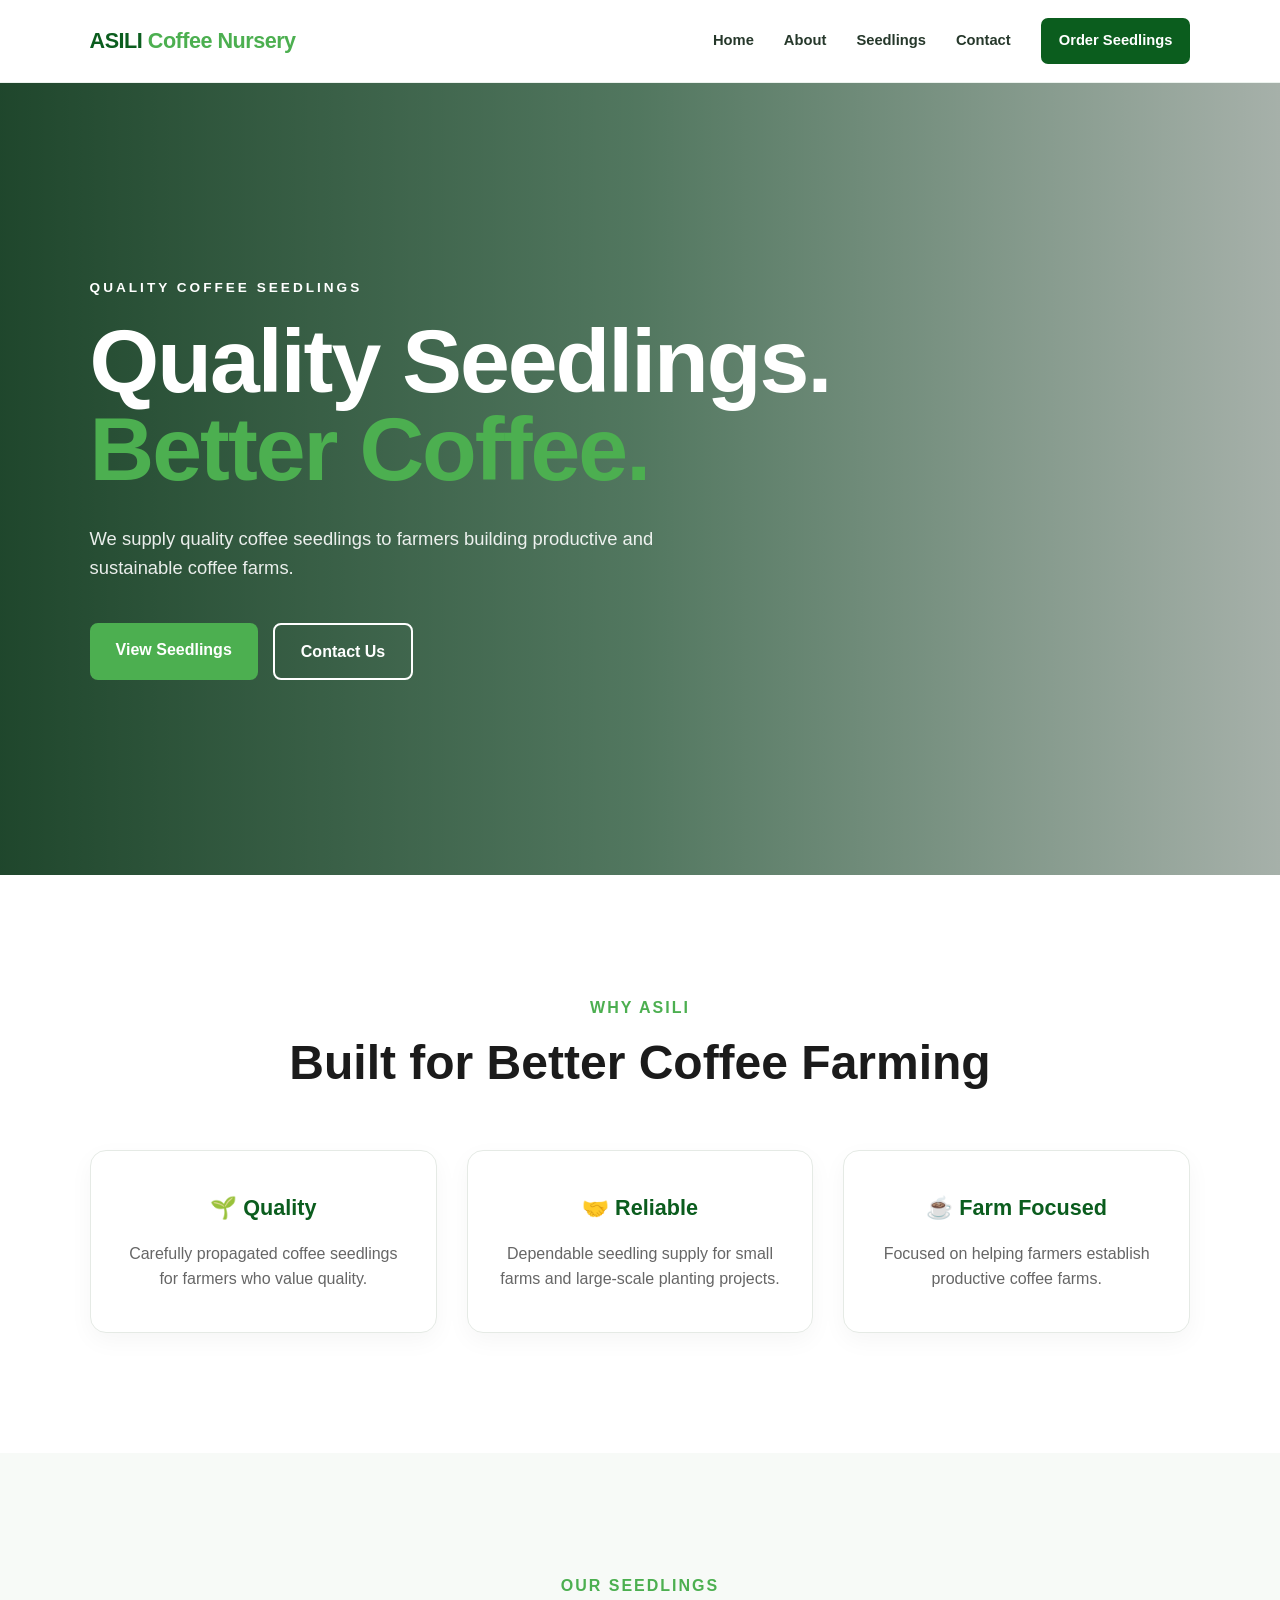
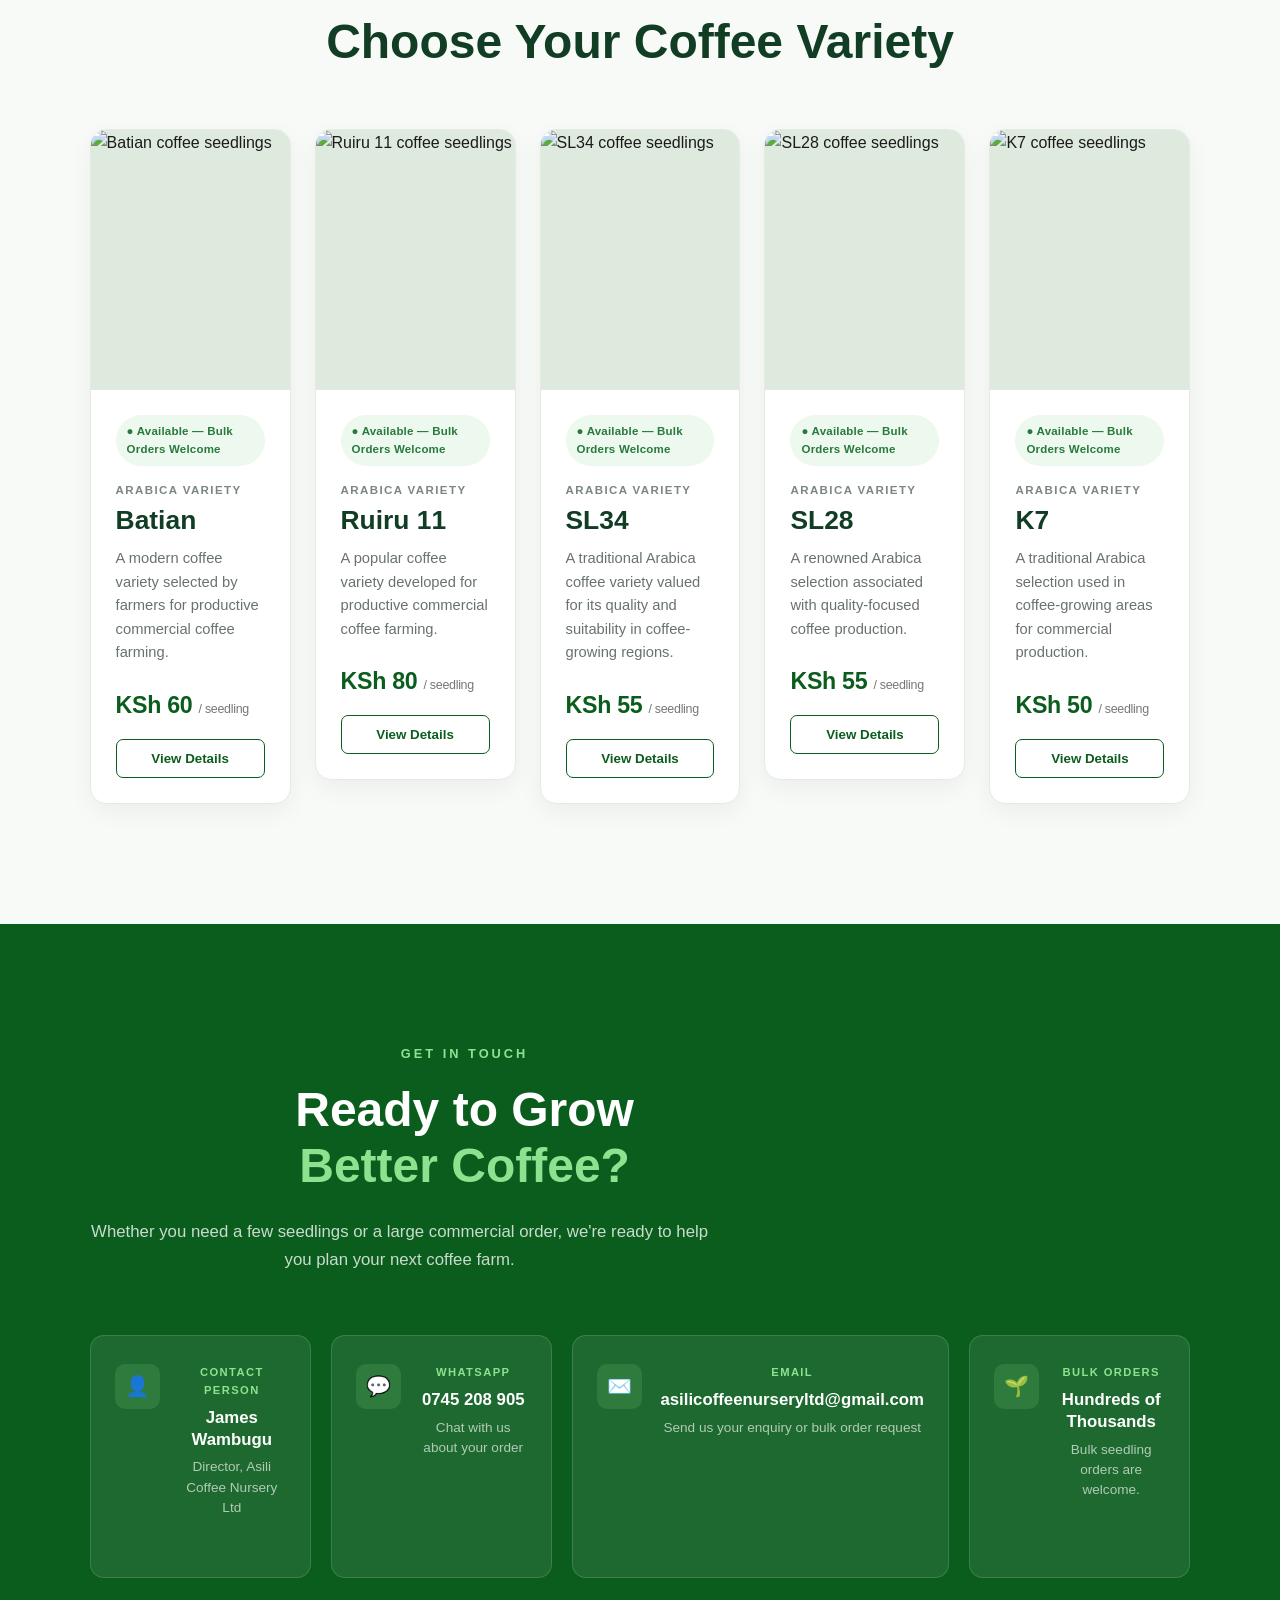
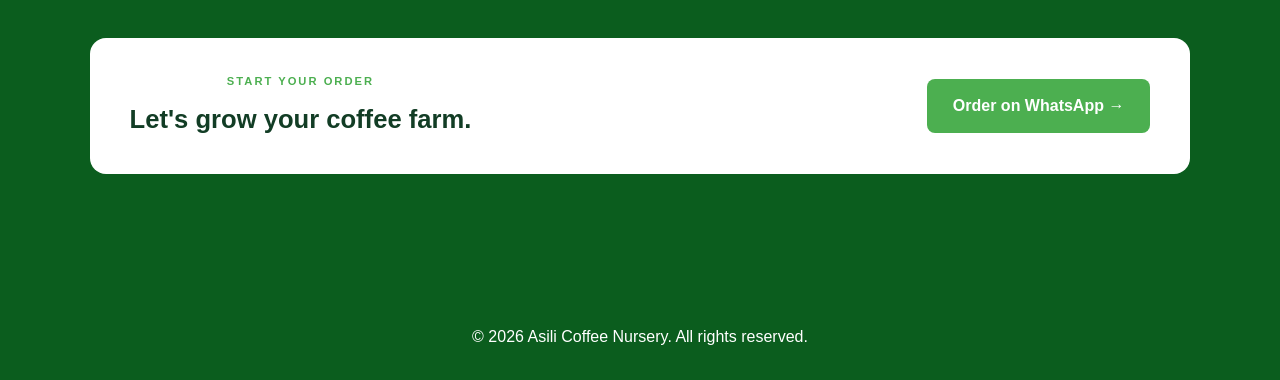
==== index.html @ 29f23409 "Complete responsive navigation and mobile menu" ====
<!DOCTYPE html>
<html lang="en">

<head>
    <meta charset="UTF-8">
    <meta name="viewport" content="width=device-width, initial-scale=1.0">

    <title>Asili Coffee Nursery | Quality Seedlings. Better Coffee.</title>

    <link rel="stylesheet" href="style.css">
</head>

<body>

    <!-- Navigation -->
    <nav class="navbar">

    <a href="#home" class="logo">
        ASILI <span>Coffee Nursery</span>
    </a>

    <div class="nav-links">

        <a href="#home">Home</a>
        <a href="#about">About</a>
        <a href="#products">Seedlings</a>
        <a href="#contact">Contact</a>

        <a href="#products" class="nav-order-btn">
            Order Seedlings
        </a>

    </div>

    <button class="menu-toggle" aria-label="Open navigation menu">
        ☰
    </button>

</nav>


    <!-- Hero Section -->
    <main>

        <section id="home" class="hero">

            <div class="hero-content">

                <p class="eyebrow">QUALITY COFFEE SEEDLINGS</p>

                <h1>
                    Quality Seedlings.<br>
                    <span>Better Coffee.</span>
                </h1>

                <p class="hero-text">
                    We supply quality coffee seedlings to farmers
                    building productive and sustainable coffee farms.
                </p>

                <div class="hero-buttons">
                    <a href="#products" class="btn primary">
                        View Seedlings
                    </a>

                    <a href="#contact" class="btn secondary">
                        Contact Us
                    </a>
                </div>

            </div>

        </section>


        <!-- Why Asili -->
        <section id="about" class="why-asili">

            <p class="eyebrow">WHY ASILI</p>

            <h2>Built for Better Coffee Farming</h2>

            <div class="features">

                <div class="feature">
                    <h3>🌱 Quality</h3>
                    <p>
                        Carefully propagated coffee seedlings
                        for farmers who value quality.
                    </p>
                </div>

                <div class="feature">
                    <h3>🤝 Reliable</h3>
                    <p>
                        Dependable seedling supply for small
                        farms and large-scale planting projects.
                    </p>
                </div>

                <div class="feature">
                    <h3>☕ Farm Focused</h3>
                    <p>
                        Focused on helping farmers establish
                        productive coffee farms.
                    </p>
                </div>

            </div>

        </section>


        <!-- Products -->
        <!-- Products -->
<section id="products" class="products">

    <p class="eyebrow">OUR SEEDLINGS</p>

    <h2>Choose Your Coffee Variety</h2>

    <div class="product-grid">

        <!-- Batian -->
        <article class="product-card">
            <div class="product-image">
                <img src="https://images.unsplash.com/photo-1524350876685-274059d2e891"
                     alt="Batian coffee seedlings">
            </div>

            <div class="product-content">

                <span class="product-status">
                    ● Available — Bulk Orders Welcome
                </span>

                <span class="variety-label">Arabica Variety</span>

                <h3>Batian</h3>

                <p>
                    A modern coffee variety selected by farmers
                    for productive commercial coffee farming.
                </p>

                <div class="product-bottom">
                    <span class="product-price">
                        KSh 60 <small>/ seedling</small>
                    </span>

                    <button class="expand-btn">
                        View Details
                    </button>
                </div>

                <div class="product-details">

    <p>
        Batian is a compact Arabica coffee variety
        developed for commercial coffee production.
        It is well suited to farmers looking to
        establish productive coffee farms.
    </p>

    <label for="quantity-batian">
        Quantity of seedlings
    </label>

    <input
        type="number"
        id="quantity-batian"
        class="quantity-input"
        min="1"
        placeholder="e.g. 1000"
    >

    <div class="order-summary">
    <span>Estimated total</span>
    <strong class="order-total">KSh 0</strong>
</div>

    <button
        class="btn primary order-btn"
        data-variety="Batian"
        data-price="60"
    >
        Order Batian
    </button>

</div>

            </div>
        </article>


        <!-- Ruiru 11 -->
        <article class="product-card">
            <div class="product-image">
                <img src="https://images.unsplash.com/photo-1495474472287-4d71bcdd2085"
                     alt="Ruiru 11 coffee seedlings">
            </div>

            <div class="product-content">

                <span class="product-status">
                    ● Available — Bulk Orders Welcome
                </span>

                <span class="variety-label">Arabica Variety</span>

                <h3>Ruiru 11</h3>

                <p>
                    A popular coffee variety developed for
                    productive commercial coffee farming.
                </p>

                <div class="product-bottom">
                    <span class="product-price">
                        KSh 80 <small>/ seedling</small>
                    </span>

                    <button class="expand-btn">
                        View Details
                    </button>
                </div>

                <div class="product-details">

    <p>
        Ruiru 11 is a widely grown Arabica coffee
        variety known for its suitability in
        commercial coffee production.
    </p>

    <label for="quantity-ruiru">
        Quantity of seedlings
    </label>

    <input
        type="number"
        id="quantity-ruiru"
        class="quantity-input"
        min="1"
        placeholder="e.g. 1000"
    >

    <div class="order-summary">
    <span>Estimated total</span>
    <strong class="order-total">KSh 0</strong>
</div>

    <button
        class="btn primary order-btn"
        data-variety="Ruiru 11"
        data-price="80"
    >
        Order Ruiru 11
    </button>

</div>
            </div>
        </article>


        <!-- SL34 -->
        <article class="product-card">
            <div class="product-image">
                <img src="https://images.unsplash.com/photo-1501339847302-ac426a4a7cbb"
                     alt="SL34 coffee seedlings">
            </div>

            <div class="product-content">

                <span class="product-status">
                    ● Available — Bulk Orders Welcome
                </span>

                <span class="variety-label">Arabica Variety</span>

                <h3>SL34</h3>

                <p>
                    A traditional Arabica coffee variety valued
                    for its quality and suitability in coffee-growing regions.
                </p>

                <div class="product-bottom">
                    <span class="product-price">
                        KSh 55 <small>/ seedling</small>
                    </span>

                    <button class="expand-btn">
                        View Details
                    </button>
                </div>

                <div class="product-details">

    <p>
        SL34 is a traditional Arabica selection
        associated with quality coffee production
        and established coffee-growing areas.
    </p>

    <label for="quantity-sl34">
        Quantity of seedlings
    </label>

    <input
        type="number"
        id="quantity-sl34"
        class="quantity-input"
        min="1"
        placeholder="e.g. 1000"
    >

    <div class="order-summary">
    <span>Estimated total</span>
    <strong class="order-total">KSh 0</strong>
</div>

    <button
        class="btn primary order-btn"
        data-variety="SL34"
        data-price="55"
    >
        Order SL34
    </button>

</div>

            </div>
        </article>


        <!-- SL28 -->
        <article class="product-card">
            <div class="product-image">
                <img src="https://images.unsplash.com/photo-1447933601403-0c6688de566e"
                     alt="SL28 coffee seedlings">
            </div>

            <div class="product-content">

                <span class="product-status">
                    ● Available — Bulk Orders Welcome
                </span>

                <span class="variety-label">Arabica Variety</span>

                <h3>SL28</h3>

                <p>
                    A renowned Arabica selection associated with
                    quality-focused coffee production.
                </p>

                <div class="product-bottom">
                    <span class="product-price">
                        KSh 55 <small>/ seedling</small>
                    </span>

                    <button class="expand-btn">
                        View Details
                    </button>
                </div>

                <div class="product-details">

    <p>
        SL28 is a well-known Arabica selection,
        particularly associated with quality-oriented
        coffee production.
    </p>

    <label for="quantity-sl28">
        Quantity of seedlings
    </label>

    <input
        type="number"
        id="quantity-sl28"
        class="quantity-input"
        min="1"
        placeholder="e.g. 1000"
    >

    <div class="order-summary">
    <span>Estimated total</span>
    <strong class="order-total">KSh 0</strong>
</div>

    <button
        class="btn primary order-btn"
        data-variety="SL28"
        data-price="55"
    >
        Order SL28
    </button>

</div>
            </div>
        </article>


        <!-- K7 -->
        <article class="product-card">
            <div class="product-image">
                <img src="https://images.unsplash.com/photo-1514432324607-a09d9b4aefdd"
                     alt="K7 coffee seedlings">
            </div>

            <div class="product-content">

                <span class="product-status">
                    ● Available — Bulk Orders Welcome
                </span>

                <span class="variety-label">Arabica Variety</span>

                <h3>K7</h3>

                <p>
                    A traditional Arabica selection used in
                    coffee-growing areas for commercial production.
                </p>

                <div class="product-bottom">
                    <span class="product-price">
                        KSh 50 <small>/ seedling</small>
                    </span>

                    <button class="expand-btn">
                        View Details
                    </button>
                </div>

                <div class="product-details">

    <p>
        K7 is a traditional Arabica coffee selection
        used by farmers as part of commercial coffee
        production systems.
    </p>

    <label for="quantity-k7">
        Quantity of seedlings
    </label>

    <input
        type="number"
        id="quantity-k7"
        class="quantity-input"
        min="1"
        placeholder="e.g. 1000"
    >

    <div class="order-summary">
    <span>Estimated total</span>
    <strong class="order-total">KSh 0</strong>
</div>

    <button
        class="btn primary order-btn"
        data-variety="K7"
        data-price="50"
    >
        Order K7
    </button>

</div>

            </div>
        </article>

    </div>

</section>


        <!-- Contact -->
        <section id="contact" class="contact">

    <div class="contact-heading">
        <span class="eyebrow">GET IN TOUCH</span>

        <h2>
            Ready to Grow<br>
            <span>Better Coffee?</span>
        </h2>

        <p>
            Whether you need a few seedlings or a large commercial order,
            we're ready to help you plan your next coffee farm.
        </p>
    </div>

    <div class="contact-grid">

        <!-- Contact Person -->
        <div class="contact-card">
            <div class="contact-icon">👤</div>

            <div>
                <span>CONTACT PERSON</span>
                <h3>James Wambugu</h3>
                <p>Director, Asili Coffee Nursery Ltd</p>
            </div>
        </div>

        <!-- WhatsApp -->
        <a
            href="https://wa.me/254745208905"
            target="_blank"
            class="contact-card contact-link"
        >
            <div class="contact-icon">💬</div>

            <div>
                <span>WHATSAPP</span>
                <h3>0745 208 905</h3>
                <p>Chat with us about your order</p>
            </div>
        </a>

        <!-- Email -->
        <a
            href="mailto:asilicoffeenurseryltd@gmail.com"
            class="contact-card contact-link"
        >
            <div class="contact-icon">✉️</div>

            <div>
                <span>EMAIL</span>
                <h3>asilicoffeenurseryltd@gmail.com</h3>
                <p>Send us your enquiry or bulk order request</p>
            </div>
        </a>

        <!-- Bulk Orders -->
        <div class="contact-card">
            <div class="contact-icon">🌱</div>

            <div>
                <span>BULK ORDERS</span>
                <h3>Hundreds of Thousands</h3>
                <p>Bulk seedling orders are welcome.</p>
            </div>
        </div>

    </div>

    <div class="contact-cta">

        <div>
            <span class="eyebrow">START YOUR ORDER</span>

            <h3>
                Let's grow your coffee farm.
            </h3>
        </div>

        <a
            href="https://wa.me/254745208905?text=Hello%20Asili%20Coffee%20Nursery%2C%20I%20would%20like%20to%20make%20an%20enquiry."
            target="_blank"
            class="btn primary"
        >
            Order on WhatsApp →
        </a>

    </div>

</section>

    </main>


    <!-- Footer -->
    <footer>

        <p>
            © 2026 Asili Coffee Nursery.
            All rights reserved.
        </p>

    </footer>


    <script src="script.js"></script>

</body>

</html>
---- style.css ----
/* =========================
   GENERAL
========================= */
html {
    scroll-behavior: smooth;
}

* {
    margin: 0;
    padding: 0;
    box-sizing: border-box;
}

html {
    scroll-behavior: smooth;
}

body {
    font-family: Arial, sans-serif;
    color: #1b1b1b;
    background: #ffffff;
    line-height: 1.6;
}

a {
    text-decoration: none;
}


/* ================================
   NAVBAR
================================ */

.navbar {
    position: sticky;
    top: 0;
    z-index: 1000;

    width: 100%;

    display: flex;
    align-items: center;
    justify-content: space-between;

    padding: 18px 7%;

    background: rgba(255, 255, 255, 0.96);
    backdrop-filter: blur(12px);

    border-bottom: 1px solid rgba(11, 93, 30, 0.08);

    transition: 0.3s ease;
}

.logo {
    color: #0B5D1E;
    font-size: 1.35rem;
    font-weight: 900;
    letter-spacing: -0.5px;
    text-decoration: none;
}

.logo span {
    color: #4CAF50;
}

.nav-links {
    display: flex;
    align-items: center;
    gap: 30px;
}

.nav-links a {
    position: relative;

    color: #26382b;
    font-size: 0.92rem;
    font-weight: 700;

    text-decoration: none;

    transition: 0.3s ease;
}

.nav-links a:hover {
    color: #0B5D1E;
}

/* Animated underline */

.nav-links a:not(.nav-order-btn)::after {
    content: "";

    position: absolute;
    left: 0;
    bottom: -7px;

    width: 0;
    height: 2px;

    background: #4CAF50;

    transition: width 0.3s ease;
}

.nav-links a:not(.nav-order-btn):hover::after {
    width: 100%;
}

/* ORDER BUTTON */

.nav-order-btn {
    background: #0B5D1E;
    color: white !important;

    padding: 11px 18px;

    border-radius: 7px;

    font-weight: 800 !important;

    transition: 0.3s ease;
}

.nav-order-btn:hover {
    background: #4CAF50;
    transform: translateY(-2px);
}


/* =========================
   HERO
========================= */

.hero {
    min-height: 88vh;

    display: flex;
    align-items: center;

    padding: 100px 7%;

    background:
        linear-gradient(
            90deg,
            rgba(0, 45, 15, 0.88) 0%,
            rgba(0, 55, 20, 0.68) 50%,
            rgba(0, 30, 10, 0.35) 100%
        ),
        url("https://images.unsplash.com/photo-1447933601403-0c6688de566e")
        center/cover;

    position: relative;
}

.hero-content {
    max-width: 780px;
    color: white;
    position: relative;
    z-index: 2;
}

.eyebrow {
    color: #4CAF50;
    font-weight: 800;
    letter-spacing: 2px;
    margin-bottom: 15px;
}

.hero .eyebrow {
    color: #ffffff;
    font-size: 0.85rem;
    letter-spacing: 3px;
    margin-bottom: 20px;
}

.hero h1 {
    font-size: clamp(3.2rem, 7vw, 6.5rem);
    line-height: 0.98;
    letter-spacing: -2px;
    margin-bottom: 30px;
}
.hero h1 span {
    color: #4CAF50;
    display: inline-block;
}

.hero-text {
    font-size: 1.15rem;
    max-width: 620px;
    margin-bottom: 40px;
    color: rgba(255, 255, 255, 0.9);
}


/* =========================
   BUTTONS
========================= */

.hero-buttons {
    display: flex;
    gap: 15px;
    flex-wrap: wrap;
}

.btn {
    display: inline-block;

    padding: 14px 26px;

    border-radius: 8px;

    font-weight: 700;

    transition: 0.3s ease;
}

.primary {
    background: #4CAF50;
    color: white;
}

.primary:hover {
    transform: translateY(-3px);
    box-shadow: 0 10px 25px rgba(0, 0, 0, 0.2);
}

.secondary {
    border: 2px solid white;
    color: white;
}

.secondary:hover {
    background: white;
    color: #0B5D1E;
    transform: translateY(-3px);
}


/* =========================
   WHY ASILI
========================= */

.why-asili {
    padding: 120px 7%;
    text-align: center;
    background: #ffffff;
}

.why-asili h2,
.products h2,
.contact h2 {
    font-size: clamp(2rem, 4vw, 3rem);
    line-height: 1.15;
    margin-bottom: 60px;
}

.features {
    display: grid;

    grid-template-columns:
        repeat(3, 1fr);

    gap: 30px;

    max-width: 1100px;

    margin: auto;
}

.feature {
    padding: 40px 30px;

    border: 1px solid #e5eae5;

    border-radius: 16px;

    background: #ffffff;

    transition: 0.3s ease;

    box-shadow: 0 8px 25px rgba(0, 0, 0, 0.04);
}
.feature:hover {
    transform: translateY(-8px);

    box-shadow: 0 18px 40px rgba(0, 0, 0, 0.08);

    border-color: #4CAF50;
}

.feature h3 {
    margin-bottom: 15px;

    color: #0B5D1E;

    font-size: 1.35rem;
}
.feature p {
    color: #666666;
    max-width: 280px;
    margin: auto;
}


/* =========================
   PRODUCTS
========================= */

.products {
    padding: 120px 7%;
    background: #f7faf7;
    text-align: center;
}

.products > .eyebrow {
    margin-bottom: 15px;
}

.products h2 {
    margin-bottom: 60px;
    color: #123d25;
}


/* PRODUCT GRID */

.product-grid {
    max-width: 1350px;
    margin: auto;

    display: grid;
    grid-template-columns: repeat(5, minmax(0, 1fr));

    gap: 24px;

    align-items: start;
}


/* PRODUCT CARD */

.product-card {
    position: relative;

    background: #ffffff;

    border-radius: 16px;

    overflow: hidden;

    border: 1px solid #e3ebe3;

    box-shadow: 0 8px 25px rgba(0, 0, 0, 0.05);

    text-align: left;

    transition:
        transform 0.35s ease,
        box-shadow 0.35s ease,
        border-color 0.35s ease;

    cursor: pointer;
}


/* CARD HOVER */

.product-card:hover {
    transform: translateY(-10px);

    box-shadow:
        0 20px 45px rgba(0, 0, 0, 0.10);

    border-color: #4CAF50;
}


/* PRODUCT IMAGE */

.product-image {
    width: 100%;
    height: 260px;

    overflow: hidden;

    background: #dfeadf;
}

.product-image img {
    width: 100%;
    height: 100%;

    object-fit: cover;

    display: block;

    transition:
        transform 0.6s ease,
        filter 0.6s ease;
}

.product-card:hover .product-image img {
    transform: scale(1.06);

    filter: saturate(1.08);
}


/* PRODUCT CONTENT */

.product-content {
    padding: 25px;
}


/* AVAILABILITY */

.product-status {
    display: inline-block;

    font-size: 0.72rem;

    font-weight: 700;

    color: #287a3d;

    background: #edf8ee;

    padding: 7px 11px;

    border-radius: 50px;

    margin-bottom: 15px;

    letter-spacing: 0.2px;
}


/* PRODUCT NAME */

.product-card h3 {
    color: #123d25;

    font-size: 1.65rem;

    line-height: 1.1;

    margin-bottom: 12px;
}


/* PRODUCT DESCRIPTION */

.product-card > .product-content > p {
    color: #68736b;

    font-size: 0.92rem;

    line-height: 1.6;

    margin-bottom: 22px;
}


/* PRICE + BUTTON ROW */

.product-bottom {
    display: flex;

    flex-direction: column;

    gap: 15px;
}


/* PRICE */

.product-price {
    color: #0B5D1E;

    font-size: 1.45rem;

    font-weight: 800;

    letter-spacing: -0.3px;
}

.product-price small {
    font-size: 0.78rem;

    color: #777;

    font-weight: 500;
}


/* VIEW DETAILS BUTTON */

.expand-btn {
    width: 100%;

    padding: 11px 15px;

    border: 1px solid #0B5D1E;

    border-radius: 7px;

    background: white;

    color: #0B5D1E;

    font-weight: 700;

    cursor: pointer;

    transition: 0.3s ease;
}

.expand-btn:hover {
    background: #0B5D1E;

    color: white;
}


/* EXPANDED DETAILS */

.product-details {
    max-height: 0;

    overflow: hidden;

    opacity: 0;

    transition:
        max-height 0.45s ease,
        opacity 0.3s ease,
        margin-top 0.3s ease;
}

.product-details p {
    color: #68736b;

    font-size: 0.9rem;

    line-height: 1.65;

    margin-bottom: 20px;
}
/* ORDER FORM */

.product-details label {
    display: block;

    margin-bottom: 7px;

    color: #123d25;

    font-size: 0.85rem;

    font-weight: 700;
}

.quantity-input {
    width: 100%;

    padding: 12px 14px;

    margin-bottom: 15px;

    border: 1px solid #d7e2d7;

    border-radius: 7px;

    background: #f9fbf9;

    color: #123d25;

    font-size: 0.95rem;

    outline: none;

    transition: 0.3s ease;
}

.quantity-input:focus {
    border-color: #4CAF50;

    background: white;

    box-shadow: 0 0 0 3px rgba(76, 175, 80, 0.12);
}

/* ORDER SUMMARY */

.order-summary {
    display: flex;
    justify-content: space-between;
    align-items: center;

    margin-bottom: 15px;
    padding: 12px 14px;

    background: #f1f8f2;

    border-radius: 8px;

    border: 1px solid #dcebdd;
}

.order-summary span {
    font-size: 0.8rem;
    color: #68736b;
}

.order-total {
    color: #0B5D1E;
    font-size: 1rem;
    font-weight: 800;
}

.order-btn {
    width: 100%;

    border: none;

    cursor: pointer;

    text-align: center;
}

.order-btn {
    display: block;

    width: 100%;

    padding: 14px 18px;

    border: none;

    border-radius: 8px;

    background: #0B5D1E;

    color: white;

    font-weight: 800;

    cursor: pointer;

    transition: 0.3s ease;
}

.order-btn:hover {
    background: #4CAF50;

    transform: translateY(-2px);

    box-shadow: 0 8px 20px rgba(0, 0, 0, 0.12);
}


/* ACTIVE / EXPANDED CARD */

.product-card.active {
    transform: translateY(-8px) scale(1.02);

    border-color: #4CAF50;

    box-shadow:
        0 25px 55px rgba(0, 0, 0, 0.12);

    z-index: 5;
}

.product-card.active .product-details {
    max-height: 600px;

    opacity: 1;

    margin-top: 20px;
}


/* ACTIVE BUTTON */

.product-card.active .expand-btn {
    background: #0B5D1E;

    color: white;
}


/* =========================
   PRODUCT MOBILE
========================= */

@media (max-width: 1100px) {

    .product-grid {
        grid-template-columns: repeat(3, 1fr);
    }

}


@media (max-width: 768px) {

    .products {
        padding: 90px 6%;
    }

    .product-grid {
        grid-template-columns: 1fr;
        max-width: 500px;
    }

    .product-image {
        height: 240px;
    }

    .product-card h3 {
        font-size: 1.6rem;
    }

} 


/* =========================
   CONTACT
========================= */

.contact {
    padding: 100px 7%;
    text-align: center;
}

.contact p {
    margin-bottom: 30px;
}


/* =========================
   FOOTER
========================= */

footer {
    padding: 30px;

    text-align: center;

    background: #0B5D1E;

    color: white;
}


/* =========================
   MOBILE
========================= */

@media (max-width: 768px) {
    .hero {
    min-height: 78vh;
    padding: 80px 7%;
}

.hero h1 {
    font-size: clamp(2.8rem, 13vw, 4.5rem);
    letter-spacing: -1px;
}

.hero-text {
    font-size: 1rem;
}

    .navbar {
        flex-direction: column;
        gap: 15px;
    }

    nav {
        gap: 15px;
        flex-wrap: wrap;
        justify-content: center;
    }

    .hero {
        min-height: 70vh;
    }

    .features {
        grid-template-columns: 1fr;
    }

    .product-card {
        flex-direction: column;
        align-items: flex-start;
    }

}

.variety-label {
    display: block;

    margin-bottom: 7px;

    color: #7b877e;

    font-size: 0.72rem;

    font-weight: 700;

    text-transform: uppercase;

    letter-spacing: 1.4px;
}

/* ================================
   CONTACT SECTION
================================ */

.contact {
    padding: 120px 7%;
    background: #0B5D1E;
    color: white;
}

.contact-heading {
    max-width: 750px;
    margin-bottom: 60px;
}

.contact-heading .eyebrow {
    display: block;
    margin-bottom: 18px;
    color: #8ee28f;
    font-size: 0.8rem;
    font-weight: 800;
    letter-spacing: 3px;
}

.contact-heading h2 {
    margin-bottom: 25px;
    color: white;
}

.contact-heading h2 span {
    color: #8ee28f;
}

.contact-heading p {
    max-width: 620px;
    color: rgba(255, 255, 255, 0.78);
    font-size: 1.05rem;
    line-height: 1.7;
}

/* CONTACT CARDS */

.contact-grid {
    max-width: 1350px;
    margin: auto;
    display: grid;
    grid-template-columns: repeat(4, 1fr);
    gap: 20px;
}

.contact-card {
    display: flex;
    align-items: flex-start;
    gap: 18px;
    padding: 28px 24px;
    min-height: 150px;

    background: rgba(255, 255, 255, 0.08);
    border: 1px solid rgba(255, 255, 255, 0.14);
    border-radius: 14px;

    color: white;
    transition: 0.3s ease;
}

.contact-card:hover {
    transform: translateY(-6px);
    background: rgba(255, 255, 255, 0.13);
    border-color: #8ee28f;
}

.contact-icon {
    width: 45px;
    height: 45px;

    display: flex;
    align-items: center;
    justify-content: center;

    flex-shrink: 0;

    background: rgba(142, 226, 143, 0.15);
    border-radius: 10px;

    font-size: 1.25rem;
}

.contact-card span {
    display: block;
    margin-bottom: 7px;

    color: #8ee28f;
    font-size: 0.7rem;
    font-weight: 800;
    letter-spacing: 1.4px;
}

.contact-card h3 {
    margin-bottom: 7px;

    color: white;
    font-size: 1.05rem;
    line-height: 1.3;
}

.contact-card p {
    color: rgba(255, 255, 255, 0.65);
    font-size: 0.85rem;
    line-height: 1.5;
}

.contact-link {
    text-decoration: none;
}

/* CTA */

.contact-cta {
    max-width: 1350px;
    margin: 60px auto 0;

    padding: 35px 40px;

    display: flex;
    align-items: center;
    justify-content: space-between;
    gap: 30px;

    background: white;
    border-radius: 16px;

    color: #123d25;
}

.contact-cta .eyebrow {
    display: block;
    margin-bottom: 8px;

    color: #4CAF50;
    font-size: 0.7rem;
    font-weight: 800;
    letter-spacing: 2px;
}

.contact-cta h3 {
    font-size: 1.6rem;
}

/* MOBILE */

@media (max-width: 1100px) {

    .contact-grid {
        grid-template-columns: repeat(2, 1fr);
    }

}

@media (max-width: 768px) {

    .contact {
        padding: 90px 6%;
    }

    .contact-heading h2 {
        font-size: 2.4rem;
    }

    .contact-grid {
        grid-template-columns: 1fr;
    }

    .contact-cta {
        padding: 28px;
        flex-direction: column;
        align-items: flex-start;
    }

    .contact-cta .btn {
        width: 100%;
        text-align: center;
    }

}

/* MOBILE MENU BUTTON */

.menu-toggle {
    display: none;

    background: transparent;
    border: none;

    color: #0B5D1E;
    font-size: 1.8rem;

    cursor: pointer;

    padding: 5px;
}


/* MOBILE NAVIGATION */

@media (max-width: 768px) {

    .navbar {
        padding: 16px 6%;
    }

    .logo {
        font-size: 1.05rem;
    }

    .menu-toggle {
        display: block;
    }

    .nav-links {
        position: absolute;

        top: 100%;
        left: 0;

        width: 100%;

        display: flex;
        flex-direction: column;
        align-items: stretch;

        gap: 0;

        background: white;

        border-bottom: 1px solid #e3ebe3;

        box-shadow: 0 15px 30px rgba(0, 0, 0, 0.08);

        max-height: 0;
        overflow: hidden;

        opacity: 0;

        transition:
            max-height 0.35s ease,
            opacity 0.25s ease;
    }

    .nav-links.active {
        max-height: 400px;
        opacity: 1;
    }

    .nav-links a {
        width: 100%;

        padding: 16px 6%;

        border-bottom: 1px solid #edf1ed;
    }

    .nav-links a:not(.nav-order-btn)::after {
        display: none;
    }

    .nav-order-btn {
        margin: 14px 6%;

        width: auto !important;

        text-align: center;
    }
}
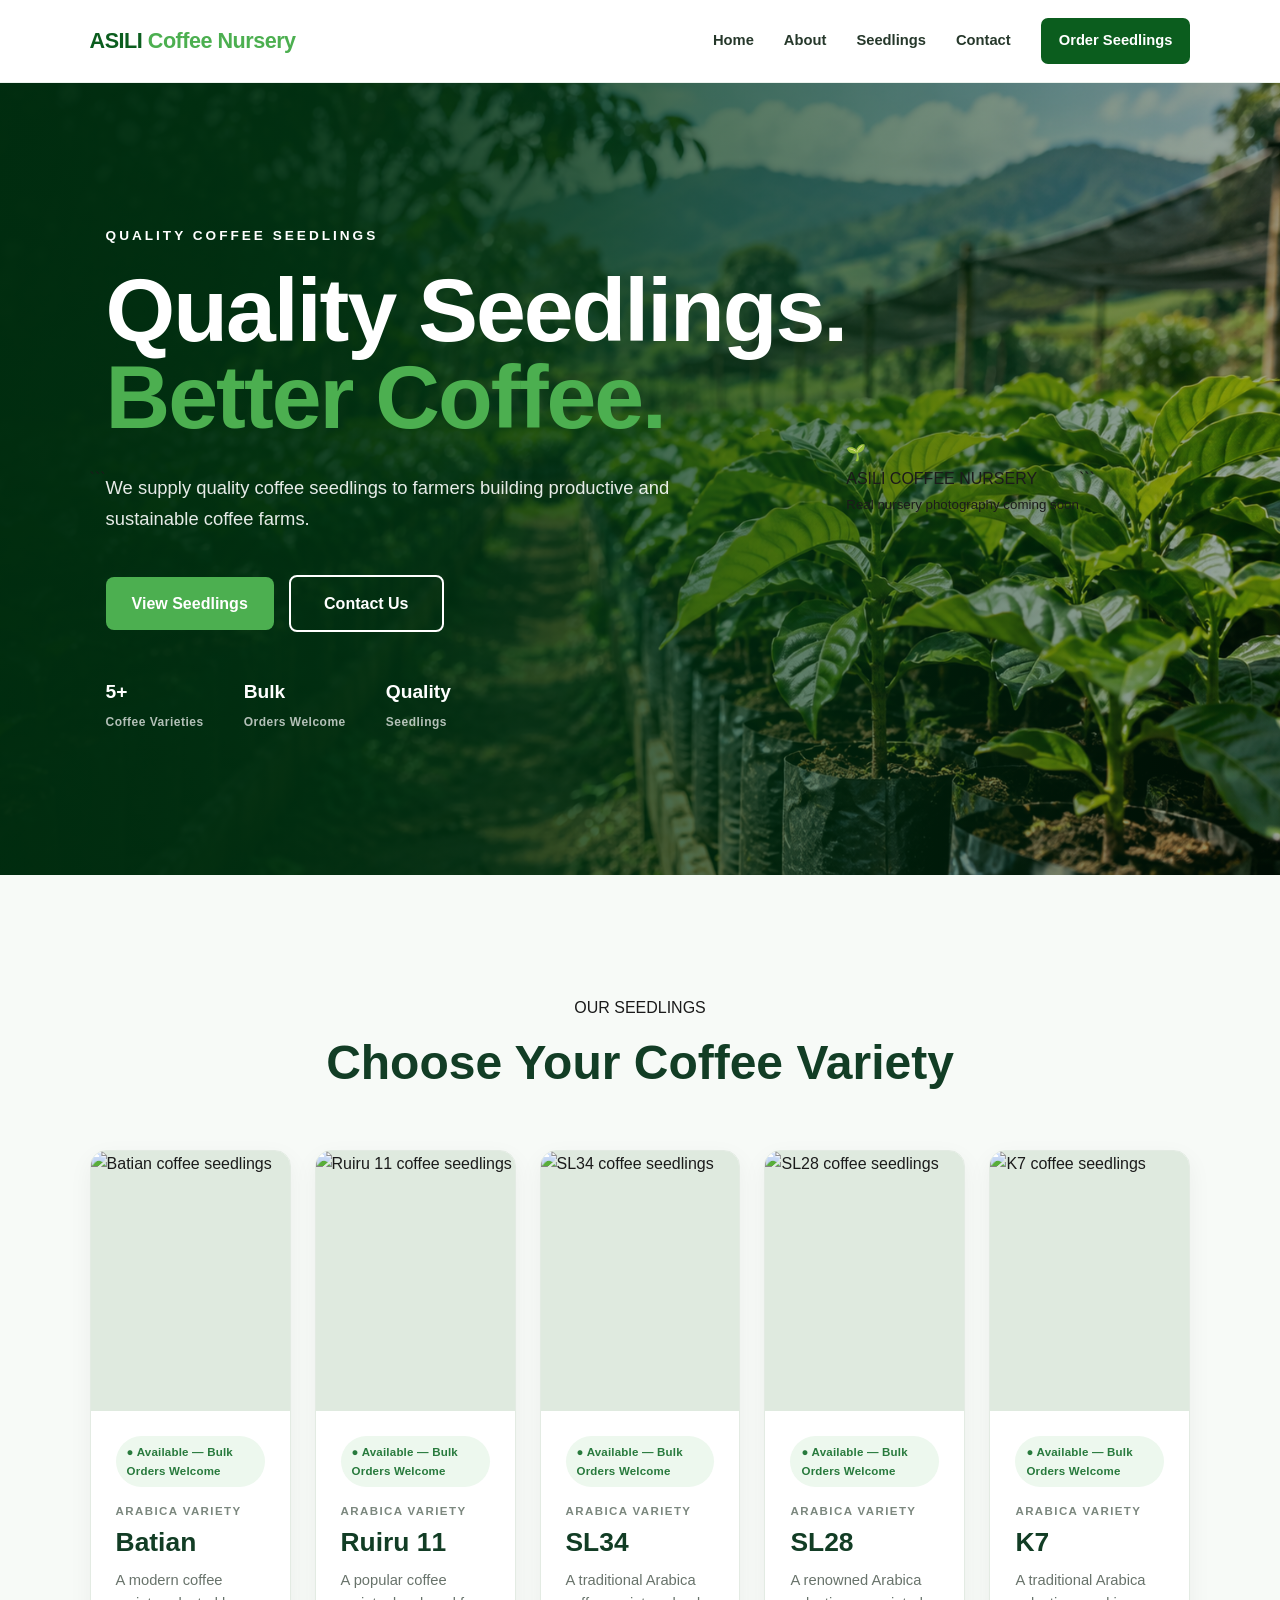
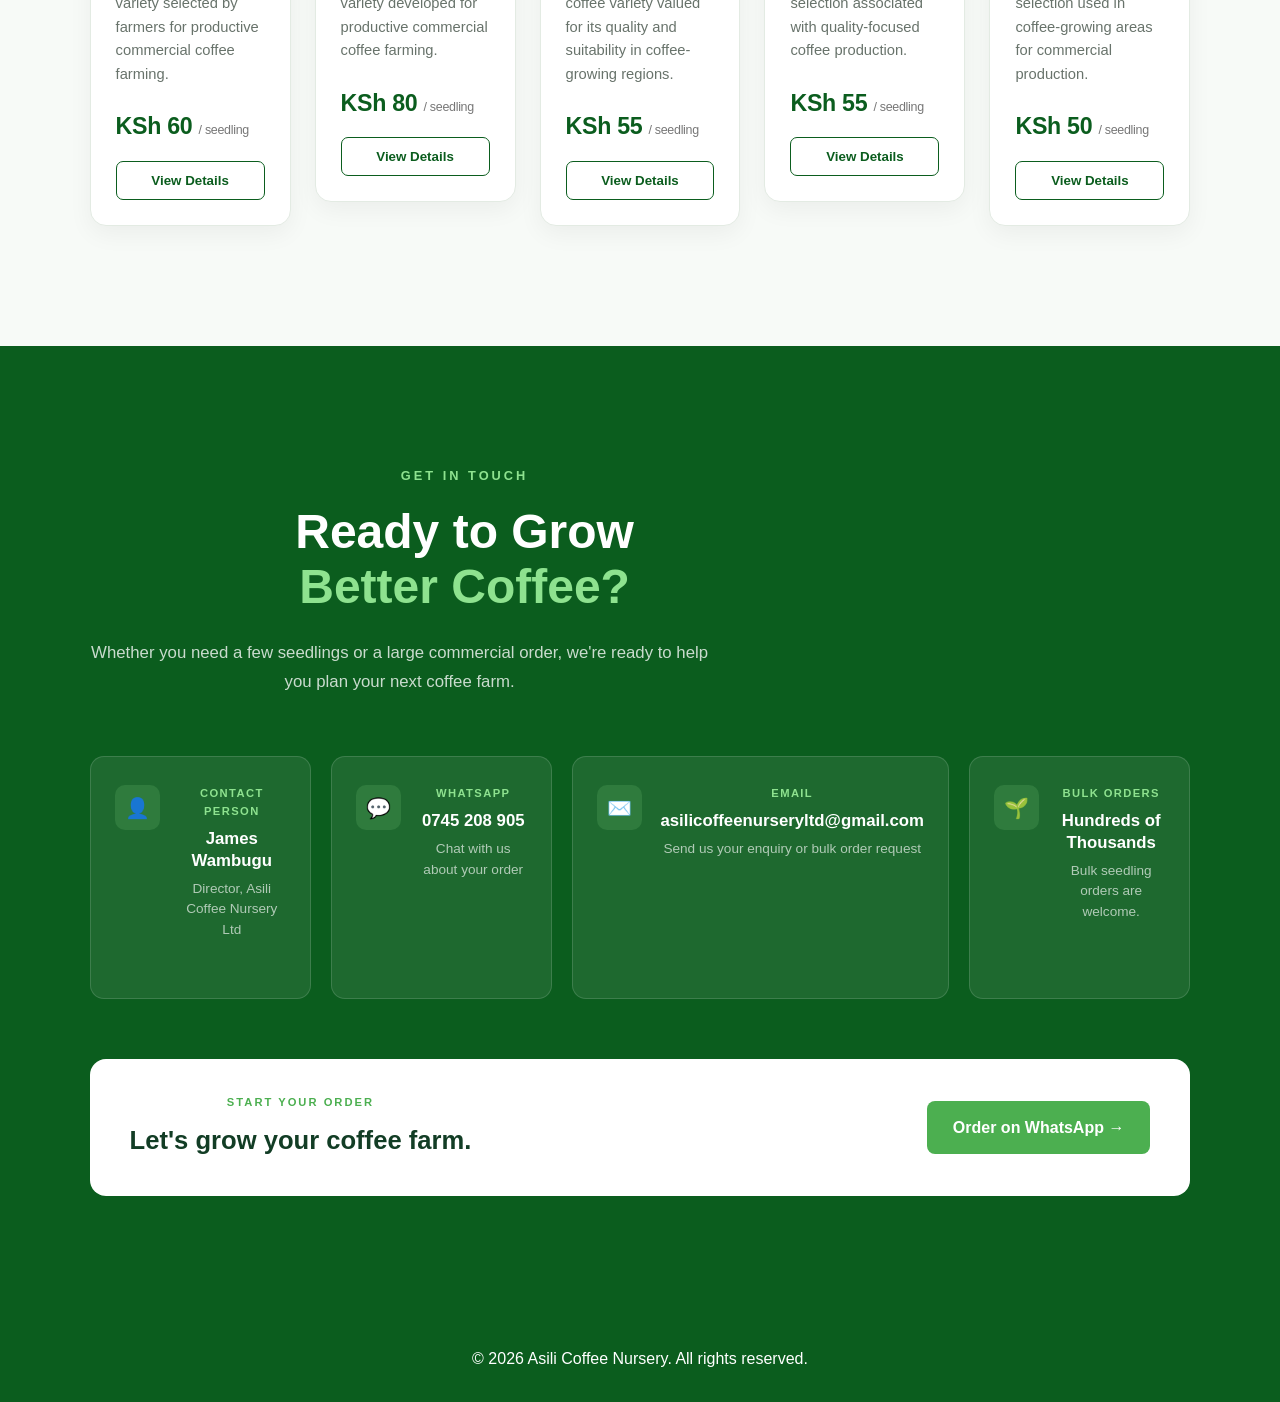
==== commit df6ac754: "Add professional coffee nursery hero image" ====
--- a/index.html
+++ b/index.html
@@ -39,76 +39,69 @@
 </nav>
 
 
-    <!-- Hero Section -->
-    <main>
-
-        <section id="home" class="hero">
-
-            <div class="hero-content">
-
-                <p class="eyebrow">QUALITY COFFEE SEEDLINGS</p>
-
-                <h1>
-                    Quality Seedlings.<br>
-                    <span>Better Coffee.</span>
-                </h1>
-
-                <p class="hero-text">
-                    We supply quality coffee seedlings to farmers
-                    building productive and sustainable coffee farms.
-                </p>
-
-                <div class="hero-buttons">
-                    <a href="#products" class="btn primary">
-                        View Seedlings
-                    </a>
-
-                    <a href="#contact" class="btn secondary">
-                        Contact Us
-                    </a>
-                </div>
-
-            </div>
-
-        </section>
-
-
-        <!-- Why Asili -->
-        <section id="about" class="why-asili">
-
-            <p class="eyebrow">WHY ASILI</p>
-
-            <h2>Built for Better Coffee Farming</h2>
-
-            <div class="features">
-
-                <div class="feature">
-                    <h3>🌱 Quality</h3>
-                    <p>
-                        Carefully propagated coffee seedlings
-                        for farmers who value quality.
-                    </p>
-                </div>
-
-                <div class="feature">
-                    <h3>🤝 Reliable</h3>
-                    <p>
-                        Dependable seedling supply for small
-                        farms and large-scale planting projects.
-                    </p>
-                </div>
-
-                <div class="feature">
-                    <h3>☕ Farm Focused</h3>
-                    <p>
-                        Focused on helping farmers establish
-                        productive coffee farms.
-                    </p>
-                </div>
-
-            </div>
-
-        </section>
+  <section id="home" class="hero">
+
+```
+<div class="hero-content">
+
+    <p class="eyebrow">QUALITY COFFEE SEEDLINGS</p>
+
+    <h1>
+        Quality Seedlings.<br>
+        <span>Better Coffee.</span>
+    </h1>
+
+    <p class="hero-text">
+        We supply quality coffee seedlings to farmers
+        building productive and sustainable coffee farms.
+    </p>
+
+    <div class="hero-buttons">
+
+        <a href="#products" class="btn primary">
+            View Seedlings
+        </a>
+
+        <a href="#contact" class="btn secondary">
+            Contact Us
+        </a>
+
+    </div>
+
+    <div class="hero-stats">
+
+        <div class="hero-stat">
+            <strong>5+</strong>
+            <span>Coffee Varieties</span>
+        </div>
+
+        <div class="hero-stat">
+            <strong>Bulk</strong>
+            <span>Orders Welcome</span>
+        </div>
+
+        <div class="hero-stat">
+            <strong>Quality</strong>
+            <span>Seedlings</span>
+        </div>
+
+    </div>
+
+</div>
+
+<div class="hero-visual">
+
+    <div class="hero-image-placeholder">
+        <span>🌱</span>
+        <p>ASILI COFFEE NURSERY</p>
+        <small>Real nursery photography coming soon</small>
+    </div>
+
+</div>
+```
+
+</section>
+
 
 
         <!-- Products -->
--- a/style.css
+++ b/style.css
@@ -132,6 +132,10 @@
    HERO
 ========================= */
 
+/* =========================
+   HERO SECTION
+========================= */
+
 .hero {
     min-height: 88vh;
 
@@ -143,53 +147,226 @@
     background:
         linear-gradient(
             90deg,
-            rgba(0, 45, 15, 0.88) 0%,
-            rgba(0, 55, 20, 0.68) 50%,
-            rgba(0, 30, 10, 0.35) 100%
+            rgba(0, 45, 15, 0.90) 0%,
+            rgba(0, 55, 20, 0.72) 48%,
+            rgba(0, 30, 10, 0.38) 100%
         ),
-        url("https://images.unsplash.com/photo-1447933601403-0c6688de566e")
+        url("hero-coffee-nursery.png")
         center/cover;
+
+    background-position: center;
+    background-repeat: no-repeat;
 
     position: relative;
 }
 
 .hero-content {
     max-width: 780px;
+
     color: white;
+
     position: relative;
     z-index: 2;
 }
 
-.eyebrow {
-    color: #4CAF50;
-    font-weight: 800;
-    letter-spacing: 2px;
-    margin-bottom: 15px;
-}
-
 .hero .eyebrow {
     color: #ffffff;
+
     font-size: 0.85rem;
+    font-weight: 800;
+
     letter-spacing: 3px;
+
     margin-bottom: 20px;
 }
 
 .hero h1 {
+    margin-bottom: 30px;
+
+    color: white;
+
     font-size: clamp(3.2rem, 7vw, 6.5rem);
+
+    font-weight: 900;
+
     line-height: 0.98;
+
     letter-spacing: -2px;
-    margin-bottom: 30px;
-}
+}
+
 .hero h1 span {
     color: #4CAF50;
+
     display: inline-block;
 }
 
 .hero-text {
+    max-width: 620px;
+
+    margin-bottom: 40px;
+
+    color: rgba(255, 255, 255, 0.9);
+
     font-size: 1.15rem;
-    max-width: 620px;
-    margin-bottom: 40px;
-    color: rgba(255, 255, 255, 0.9);
+
+    line-height: 1.7;
+}
+
+
+/* =========================
+   HERO BUTTONS
+========================= */
+
+.hero-buttons {
+    display: flex;
+    align-items: center;
+
+    gap: 15px;
+
+    margin-bottom: 45px;
+}
+
+.hero-buttons .btn {
+    min-width: 155px;
+
+    text-align: center;
+}
+
+
+/* =========================
+   HERO STATS
+========================= */
+
+.hero-stats {
+    display: flex;
+    align-items: center;
+
+    gap: 40px;
+}
+
+.hero-stat {
+    display: flex;
+    flex-direction: column;
+
+    gap: 5px;
+}
+
+.hero-stat strong {
+    color: white;
+
+    font-size: 1.2rem;
+    font-weight: 900;
+}
+
+.hero-stat span {
+    color: rgba(255, 255, 255, 0.7);
+
+    font-size: 0.75rem;
+    font-weight: 700;
+
+    letter-spacing: 0.5px;
+}
+
+
+/* =========================
+   HERO RESPONSIVE
+========================= */
+
+@media (max-width: 768px) {
+
+    .hero {
+        min-height: 82vh;
+
+        padding: 80px 6%;
+
+        background-position: center;
+    }
+
+    .hero-content {
+        max-width: 100%;
+    }
+
+    .hero h1 {
+        font-size: clamp(3rem, 12vw, 4.5rem);
+
+        letter-spacing: -2px;
+    }
+
+    .hero-text {
+        font-size: 1rem;
+
+        max-width: 550px;
+    }
+
+    .hero-buttons {
+        flex-direction: column;
+
+        align-items: stretch;
+
+        max-width: 320px;
+    }
+
+    .hero-buttons .btn {
+        width: 100%;
+    }
+
+    .hero-stats {
+        gap: 25px;
+
+        flex-wrap: wrap;
+    }
+}
+
+
+@media (max-width: 480px) {
+
+    .hero {
+        min-height: 85vh;
+
+        padding: 70px 6%;
+    }
+
+    .hero h1 {
+        font-size: 3rem;
+
+        line-height: 1;
+    }
+
+    .hero .eyebrow {
+        font-size: 0.72rem;
+
+        letter-spacing: 2px;
+    }
+
+    .hero-text {
+        font-size: 0.95rem;
+
+        line-height: 1.65;
+    }
+
+    .hero-buttons {
+        max-width: 100%;
+    }
+
+    .hero-stats {
+        width: 100%;
+
+        justify-content: space-between;
+
+        gap: 15px;
+    }
+
+    .hero-stat {
+        text-align: center;
+    }
+
+    .hero-stat strong {
+        font-size: 1rem;
+    }
+
+    .hero-stat span {
+        font-size: 0.65rem;
+    }
 }
 
 
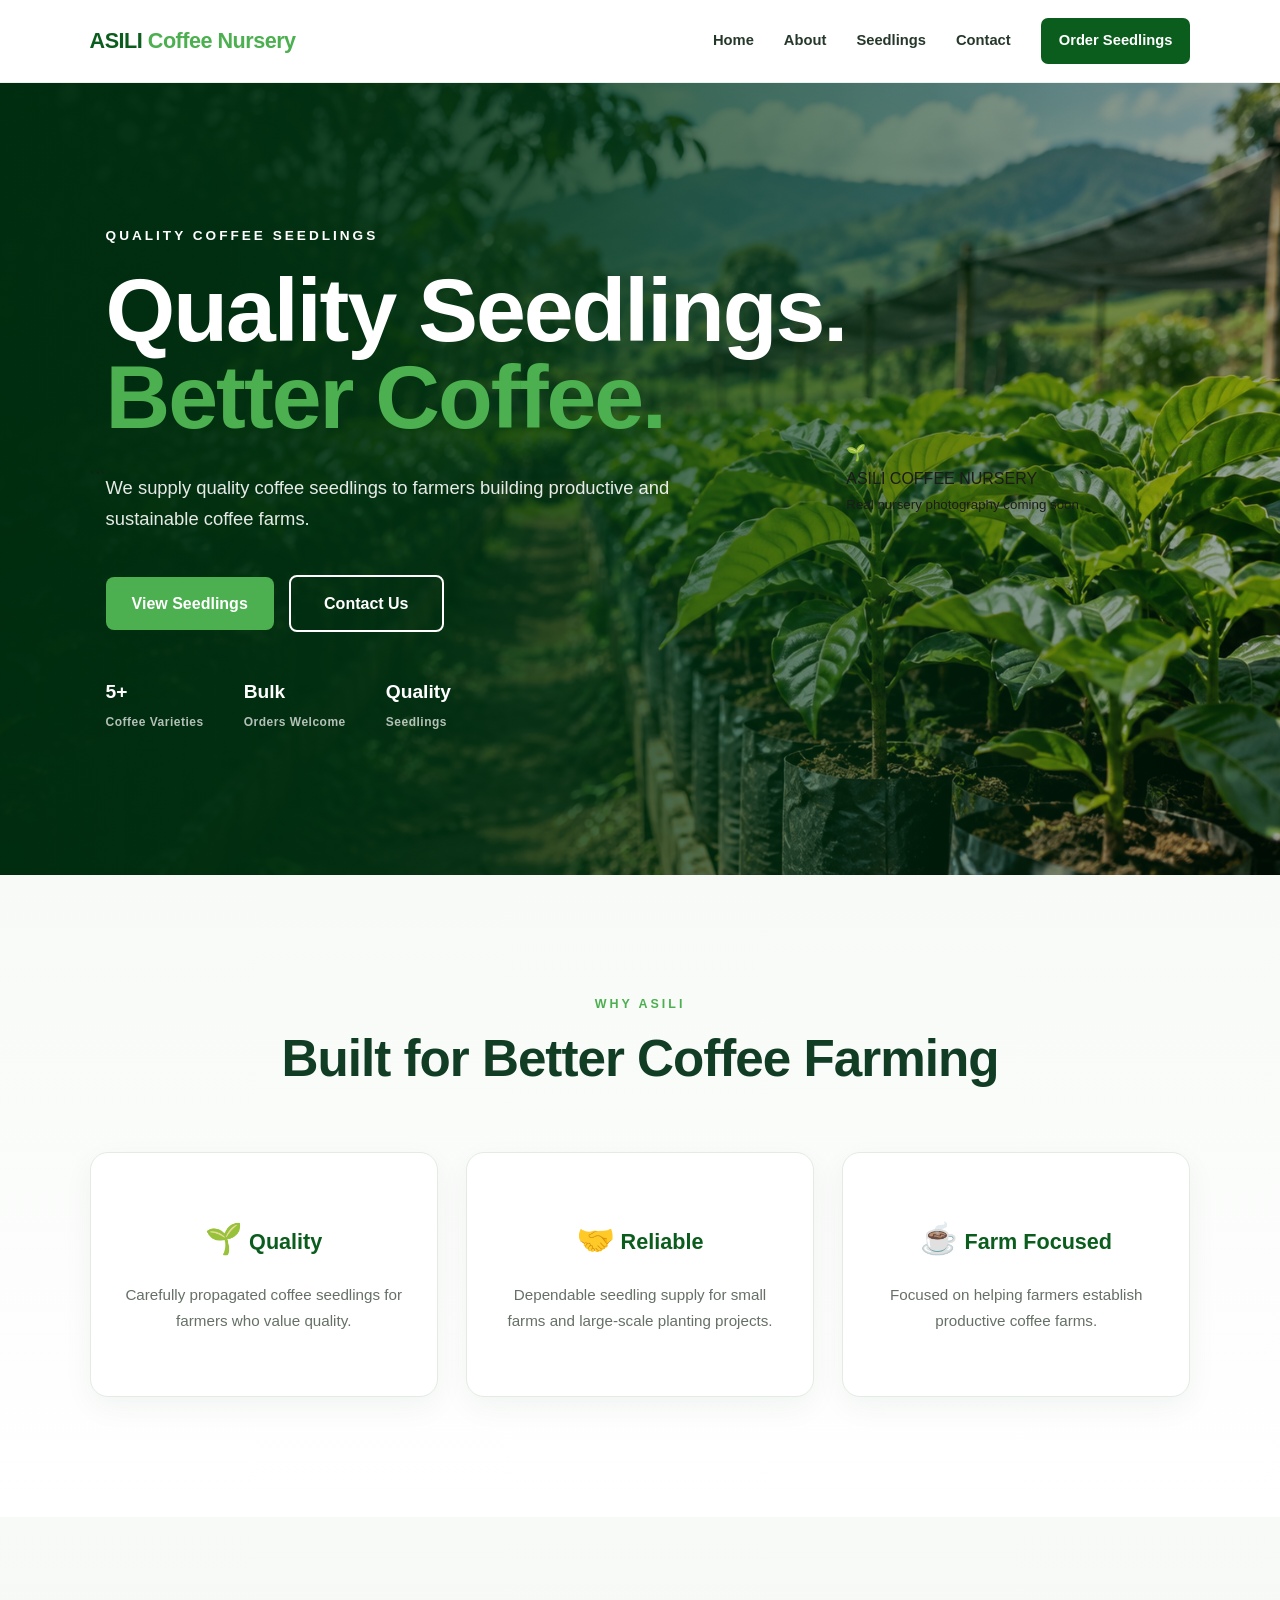
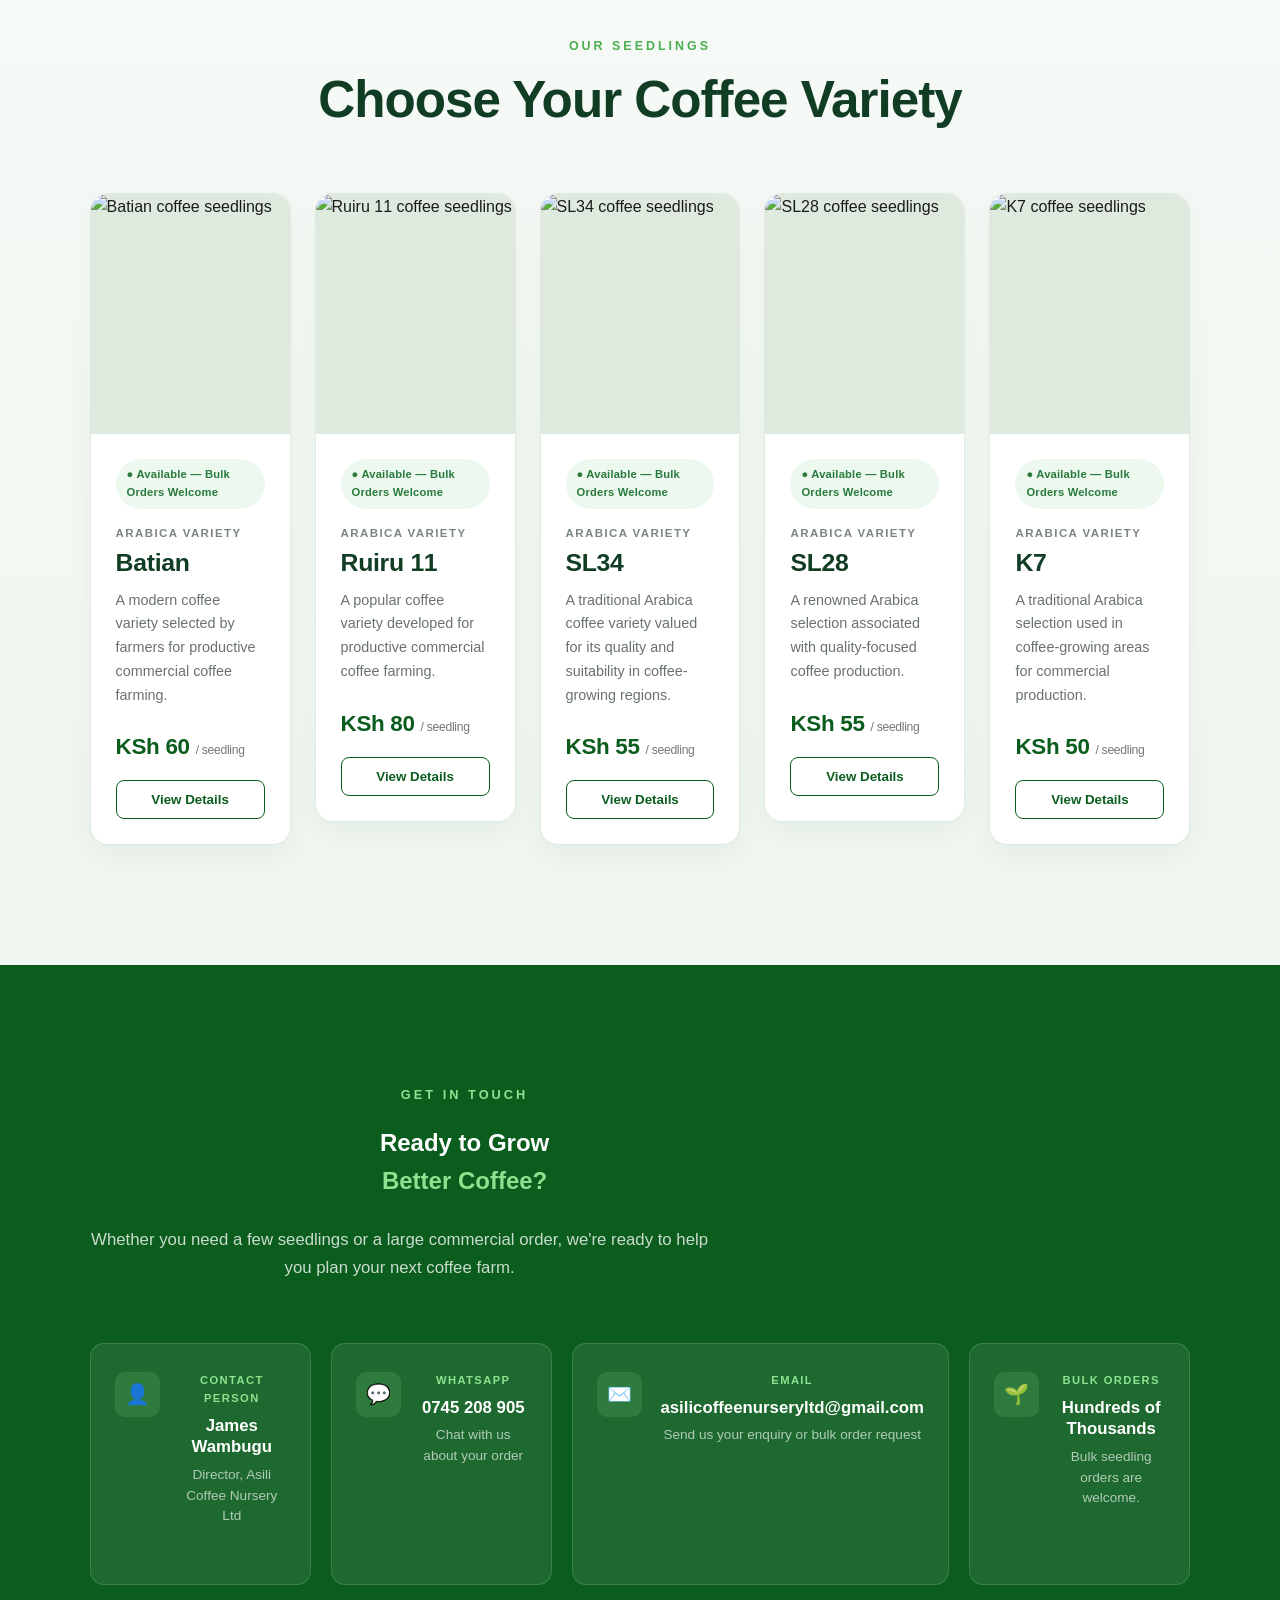
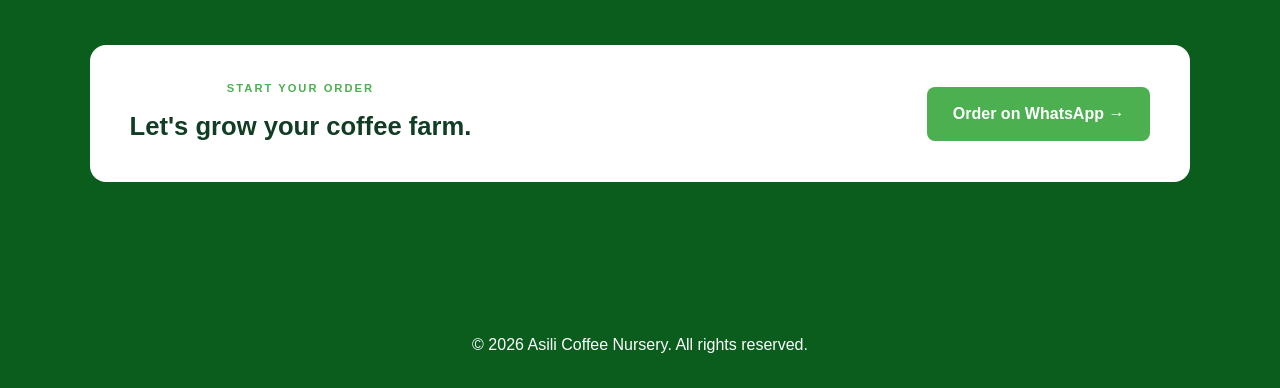
==== commit 26e668e1: "Upgrade products section styling" ====
--- a/index.html
+++ b/index.html
@@ -103,9 +103,45 @@
 </section>
 
 
-
-        <!-- Products -->
-        <!-- Products -->
+<!-- Why Asili -->
+<section id="about" class="why-asili">
+
+    <p class="eyebrow">WHY ASILI</p>
+
+    <h2>Built for Better Coffee Farming</h2>
+
+    <div class="features">
+
+        <div class="feature">
+            <h3>🌱 Quality</h3>
+            <p>
+                Carefully propagated coffee seedlings
+                for farmers who value quality.
+            </p>
+        </div>
+
+        <div class="feature">
+            <h3>🤝 Reliable</h3>
+            <p>
+                Dependable seedling supply for small
+                farms and large-scale planting projects.
+            </p>
+        </div>
+
+        <div class="feature">
+            <h3>☕ Farm Focused</h3>
+            <p>
+                Focused on helping farmers establish
+                productive coffee farms.
+            </p>
+        </div>
+
+    </div>
+
+</section>
+
+
+<!-- Products -->
 <section id="products" class="products">
 
     <p class="eyebrow">OUR SEEDLINGS</p>
--- a/style.css
+++ b/style.css
@@ -420,63 +420,202 @@
 
 .why-asili {
     padding: 120px 7%;
+
     text-align: center;
-    background: #ffffff;
-}
-
-.why-asili h2,
-.products h2,
-.contact h2 {
-    font-size: clamp(2rem, 4vw, 3rem);
-    line-height: 1.15;
-    margin-bottom: 60px;
-}
+
+    background:
+        linear-gradient(
+            180deg,
+            #f7faf7 0%,
+            #ffffff 100%
+        );
+}
+
+.why-asili .eyebrow {
+    display: block;
+
+    margin-bottom: 16px;
+
+    color: #4CAF50;
+
+    font-size: 0.78rem;
+    font-weight: 800;
+
+    letter-spacing: 3px;
+}
+
+.why-asili h2 {
+    max-width: 750px;
+
+    margin: 0 auto 65px;
+
+    color: #123d25;
+
+    font-size: clamp(2.2rem, 4vw, 3.4rem);
+
+    line-height: 1.1;
+
+    letter-spacing: -1px;
+}
+
+
+/* =========================
+   FEATURE GRID
+========================= */
 
 .features {
     display: grid;
 
-    grid-template-columns:
-        repeat(3, 1fr);
-
-    gap: 30px;
-
-    max-width: 1100px;
+    grid-template-columns: repeat(3, 1fr);
+
+    gap: 28px;
+
+    max-width: 1200px;
 
     margin: auto;
 }
 
+
+/* =========================
+   FEATURE CARD
+========================= */
+
 .feature {
-    padding: 40px 30px;
-
-    border: 1px solid #e5eae5;
-
-    border-radius: 16px;
+    position: relative;
+
+    padding: 45px 32px;
+
+    min-height: 245px;
+
+    display: flex;
+    flex-direction: column;
+    align-items: center;
+    justify-content: center;
 
     background: #ffffff;
 
-    transition: 0.3s ease;
-
-    box-shadow: 0 8px 25px rgba(0, 0, 0, 0.04);
-}
+    border: 1px solid #e3ebe3;
+
+    border-radius: 18px;
+
+    box-shadow:
+        0 10px 30px rgba(18, 61, 37, 0.05);
+
+    transition:
+        transform 0.3s ease,
+        box-shadow 0.3s ease,
+        border-color 0.3s ease;
+}
+
 .feature:hover {
     transform: translateY(-8px);
 
-    box-shadow: 0 18px 40px rgba(0, 0, 0, 0.08);
-
     border-color: #4CAF50;
-}
+
+    box-shadow:
+        0 20px 45px rgba(18, 61, 37, 0.10);
+}
+
+
+/* =========================
+   FEATURE ICON
+========================= */
 
 .feature h3 {
-    margin-bottom: 15px;
+    margin-bottom: 18px;
 
     color: #0B5D1E;
 
     font-size: 1.35rem;
-}
+
+    font-weight: 800;
+}
+
+.feature h3::first-letter {
+    font-size: 1.4em;
+}
+
+
+/* =========================
+   FEATURE DESCRIPTION
+========================= */
+
 .feature p {
-    color: #666666;
-    max-width: 280px;
-    margin: auto;
+    max-width: 290px;
+
+    margin: 0 auto;
+
+    color: #667067;
+
+    font-size: 0.95rem;
+
+    line-height: 1.7;
+}
+
+
+/* =========================
+   WHY ASILI RESPONSIVE
+========================= */
+
+@media (max-width: 900px) {
+
+    .features {
+        grid-template-columns: 1fr;
+
+        max-width: 650px;
+    }
+
+    .feature {
+        min-height: 210px;
+    }
+}
+
+
+@media (max-width: 768px) {
+
+    .why-asili {
+        padding: 90px 6%;
+    }
+
+    .why-asili h2 {
+        margin-bottom: 45px;
+
+        font-size: 2.4rem;
+    }
+
+    .features {
+        gap: 20px;
+    }
+
+    .feature {
+        padding: 38px 25px;
+    }
+}
+
+
+@media (max-width: 480px) {
+
+    .why-asili {
+        padding: 75px 6%;
+    }
+
+    .why-asili h2 {
+        font-size: 2.1rem;
+    }
+
+    .feature {
+        padding: 35px 22px;
+
+        min-height: 200px;
+    }
+
+    .feature h3 {
+        font-size: 1.2rem;
+    }
+
+    .feature p {
+        font-size: 0.9rem;
+    }
 }
 
 
@@ -486,27 +625,56 @@
 
 .products {
     padding: 120px 7%;
-    background: #f7faf7;
+
+    background:
+        linear-gradient(
+            180deg,
+            #f7faf7 0%,
+            #eef6ef 100%
+        );
+
     text-align: center;
 }
 
 .products > .eyebrow {
+    display: block;
+
     margin-bottom: 15px;
+
+    color: #4CAF50;
+
+    font-size: 0.78rem;
+    font-weight: 800;
+
+    letter-spacing: 3px;
 }
 
 .products h2 {
-    margin-bottom: 60px;
+    max-width: 800px;
+
+    margin: 0 auto 65px;
+
     color: #123d25;
-}
-
-
-/* PRODUCT GRID */
+
+    font-size: clamp(2.2rem, 4vw, 3.4rem);
+
+    line-height: 1.1;
+
+    letter-spacing: -1px;
+}
+
+
+/* =========================
+   PRODUCT GRID
+========================= */
 
 .product-grid {
     max-width: 1350px;
+
     margin: auto;
 
     display: grid;
+
     grid-template-columns: repeat(5, minmax(0, 1fr));
 
     gap: 24px;
@@ -515,20 +683,23 @@
 }
 
 
-/* PRODUCT CARD */
+/* =========================
+   PRODUCT CARD
+========================= */
 
 .product-card {
     position: relative;
 
     background: #ffffff;
 
-    border-radius: 16px;
+    border-radius: 18px;
 
     overflow: hidden;
 
-    border: 1px solid #e3ebe3;
-
-    box-shadow: 0 8px 25px rgba(0, 0, 0, 0.05);
+    border: 1px solid #e1e9e1;
+
+    box-shadow:
+        0 8px 25px rgba(18, 61, 37, 0.05);
 
     text-align: left;
 
@@ -540,28 +711,30 @@
     cursor: pointer;
 }
 
-
-/* CARD HOVER */
-
 .product-card:hover {
     transform: translateY(-10px);
 
+    border-color: #4CAF50;
+
     box-shadow:
-        0 20px 45px rgba(0, 0, 0, 0.10);
-
-    border-color: #4CAF50;
-}
-
-
-/* PRODUCT IMAGE */
+        0 22px 48px rgba(18, 61, 37, 0.11);
+}
+
+
+/* =========================
+   PRODUCT IMAGE
+========================= */
 
 .product-image {
     width: 100%;
-    height: 260px;
+
+    height: 240px;
 
     overflow: hidden;
 
     background: #dfeadf;
+
+    position: relative;
 }
 
 .product-image img {
@@ -578,69 +751,102 @@
 }
 
 .product-card:hover .product-image img {
-    transform: scale(1.06);
+    transform: scale(1.07);
 
     filter: saturate(1.08);
 }
 
 
-/* PRODUCT CONTENT */
+/* =========================
+   PRODUCT CONTENT
+========================= */
 
 .product-content {
     padding: 25px;
 }
 
 
-/* AVAILABILITY */
+/* =========================
+   VARIETY LABEL
+========================= */
+
+.variety-label {
+    display: block;
+
+    margin-bottom: 8px;
+
+    color: #4CAF50;
+
+    font-size: 0.68rem;
+
+    font-weight: 800;
+
+    letter-spacing: 1.5px;
+
+    text-transform: uppercase;
+}
+
+
+/* =========================
+   AVAILABILITY
+========================= */
 
 .product-status {
     display: inline-block;
 
-    font-size: 0.72rem;
+    margin-bottom: 15px;
+
+    padding: 7px 11px;
+
+    border-radius: 50px;
+
+    background: #edf8ee;
+
+    color: #287a3d;
+
+    font-size: 0.7rem;
 
     font-weight: 700;
 
-    color: #287a3d;
-
-    background: #edf8ee;
-
-    padding: 7px 11px;
-
-    border-radius: 50px;
-
-    margin-bottom: 15px;
-
     letter-spacing: 0.2px;
 }
 
 
-/* PRODUCT NAME */
+/* =========================
+   PRODUCT NAME
+========================= */
 
 .product-card h3 {
+    margin-bottom: 12px;
+
     color: #123d25;
 
-    font-size: 1.65rem;
+    font-size: 1.55rem;
 
     line-height: 1.1;
 
-    margin-bottom: 12px;
-}
-
-
-/* PRODUCT DESCRIPTION */
+    letter-spacing: -0.3px;
+}
+
+
+/* =========================
+   PRODUCT DESCRIPTION
+========================= */
 
 .product-card > .product-content > p {
+    margin-bottom: 22px;
+
     color: #68736b;
 
-    font-size: 0.92rem;
-
-    line-height: 1.6;
-
-    margin-bottom: 22px;
-}
-
-
-/* PRICE + BUTTON ROW */
+    font-size: 0.9rem;
+
+    line-height: 1.65;
+}
+
+
+/* =========================
+   PRICE + BUTTON AREA
+========================= */
 
 .product-bottom {
     display: flex;
@@ -651,12 +857,14 @@
 }
 
 
-/* PRICE */
+/* =========================
+   PRICE
+========================= */
 
 .product-price {
     color: #0B5D1E;
 
-    font-size: 1.45rem;
+    font-size: 1.4rem;
 
     font-weight: 800;
 
@@ -664,15 +872,17 @@
 }
 
 .product-price small {
-    font-size: 0.78rem;
-
     color: #777;
 
+    font-size: 0.76rem;
+
     font-weight: 500;
 }
 
 
-/* VIEW DETAILS BUTTON */
+/* =========================
+   VIEW DETAILS BUTTON
+========================= */
 
 .expand-btn {
     width: 100%;
@@ -681,9 +891,9 @@
 
     border: 1px solid #0B5D1E;
 
-    border-radius: 7px;
-
-    background: white;
+    border-radius: 8px;
+
+    background: #ffffff;
 
     color: #0B5D1E;
 
@@ -691,17 +901,24 @@
 
     cursor: pointer;
 
-    transition: 0.3s ease;
+    transition:
+        background 0.3s ease,
+        color 0.3s ease,
+        transform 0.3s ease;
 }
 
 .expand-btn:hover {
     background: #0B5D1E;
 
-    color: white;
-}
-
-
-/* EXPANDED DETAILS */
+    color: #ffffff;
+
+    transform: translateY(-2px);
+}
+
+
+/* =========================
+   EXPANDED DETAILS
+========================= */
 
 .product-details {
     max-height: 0;
@@ -717,15 +934,19 @@
 }
 
 .product-details p {
+    margin-bottom: 20px;
+
     color: #68736b;
 
     font-size: 0.9rem;
 
     line-height: 1.65;
-
-    margin-bottom: 20px;
-}
-/* ORDER FORM */
+}
+
+
+/* =========================
+   ORDER FORM
+========================= */
 
 .product-details label {
     display: block;
@@ -734,7 +955,7 @@
 
     color: #123d25;
 
-    font-size: 0.85rem;
+    font-size: 0.84rem;
 
     font-weight: 700;
 }
@@ -748,7 +969,7 @@
 
     border: 1px solid #d7e2d7;
 
-    border-radius: 7px;
+    border-radius: 8px;
 
     background: #f9fbf9;
 
@@ -764,48 +985,53 @@
 .quantity-input:focus {
     border-color: #4CAF50;
 
-    background: white;
-
-    box-shadow: 0 0 0 3px rgba(76, 175, 80, 0.12);
-}
-
-/* ORDER SUMMARY */
+    background: #ffffff;
+
+    box-shadow:
+        0 0 0 3px rgba(76, 175, 80, 0.12);
+}
+
+
+/* =========================
+   ORDER SUMMARY
+========================= */
 
 .order-summary {
     display: flex;
+
     justify-content: space-between;
+
     align-items: center;
 
     margin-bottom: 15px;
+
     padding: 12px 14px;
 
     background: #f1f8f2;
 
+    border: 1px solid #dcebdd;
+
     border-radius: 8px;
-
-    border: 1px solid #dcebdd;
 }
 
 .order-summary span {
-    font-size: 0.8rem;
     color: #68736b;
+
+    font-size: 0.78rem;
 }
 
 .order-total {
     color: #0B5D1E;
+
     font-size: 1rem;
+
     font-weight: 800;
 }
 
-.order-btn {
-    width: 100%;
-
-    border: none;
-
-    cursor: pointer;
-
-    text-align: center;
-}
+
+/* =========================
+   ORDER BUTTON
+========================= */
 
 .order-btn {
     display: block;
@@ -820,13 +1046,18 @@
 
     background: #0B5D1E;
 
-    color: white;
+    color: #ffffff;
 
     font-weight: 800;
 
     cursor: pointer;
 
-    transition: 0.3s ease;
+    text-align: center;
+
+    transition:
+        background 0.3s ease,
+        transform 0.3s ease,
+        box-shadow 0.3s ease;
 }
 
 .order-btn:hover {
@@ -834,11 +1065,14 @@
 
     transform: translateY(-2px);
 
-    box-shadow: 0 8px 20px rgba(0, 0, 0, 0.12);
-}
-
-
-/* ACTIVE / EXPANDED CARD */
+    box-shadow:
+        0 8px 20px rgba(18, 61, 37, 0.15);
+}
+
+
+/* =========================
+   ACTIVE / EXPANDED CARD
+========================= */
 
 .product-card.active {
     transform: translateY(-8px) scale(1.02);
@@ -846,13 +1080,13 @@
     border-color: #4CAF50;
 
     box-shadow:
-        0 25px 55px rgba(0, 0, 0, 0.12);
+        0 25px 55px rgba(18, 61, 37, 0.13);
 
     z-index: 5;
 }
 
 .product-card.active .product-details {
-    max-height: 600px;
+    max-height: 700px;
 
     opacity: 1;
 
@@ -860,17 +1094,19 @@
 }
 
 
-/* ACTIVE BUTTON */
+/* =========================
+   ACTIVE DETAILS BUTTON
+========================= */
 
 .product-card.active .expand-btn {
     background: #0B5D1E;
 
-    color: white;
-}
-
-
-/* =========================
-   PRODUCT MOBILE
+    color: #ffffff;
+}
+
+
+/* =========================
+   PRODUCT RESPONSIVE
 ========================= */
 
 @media (max-width: 1100px) {
@@ -888,20 +1124,48 @@
         padding: 90px 6%;
     }
 
+    .products h2 {
+        margin-bottom: 45px;
+
+        font-size: 2.4rem;
+    }
+
     .product-grid {
         grid-template-columns: 1fr;
+
         max-width: 500px;
+    }
+
+    .product-image {
+        height: 260px;
+    }
+
+    .product-card h3 {
+        font-size: 1.6rem;
+    }
+
+}
+
+
+@media (max-width: 480px) {
+
+    .products {
+        padding: 75px 6%;
+    }
+
+    .products h2 {
+        font-size: 2.1rem;
+    }
+
+    .product-content {
+        padding: 22px;
     }
 
     .product-image {
         height: 240px;
     }
 
-    .product-card h3 {
-        font-size: 1.6rem;
-    }
-
-} 
+}
 
 
 /* =========================
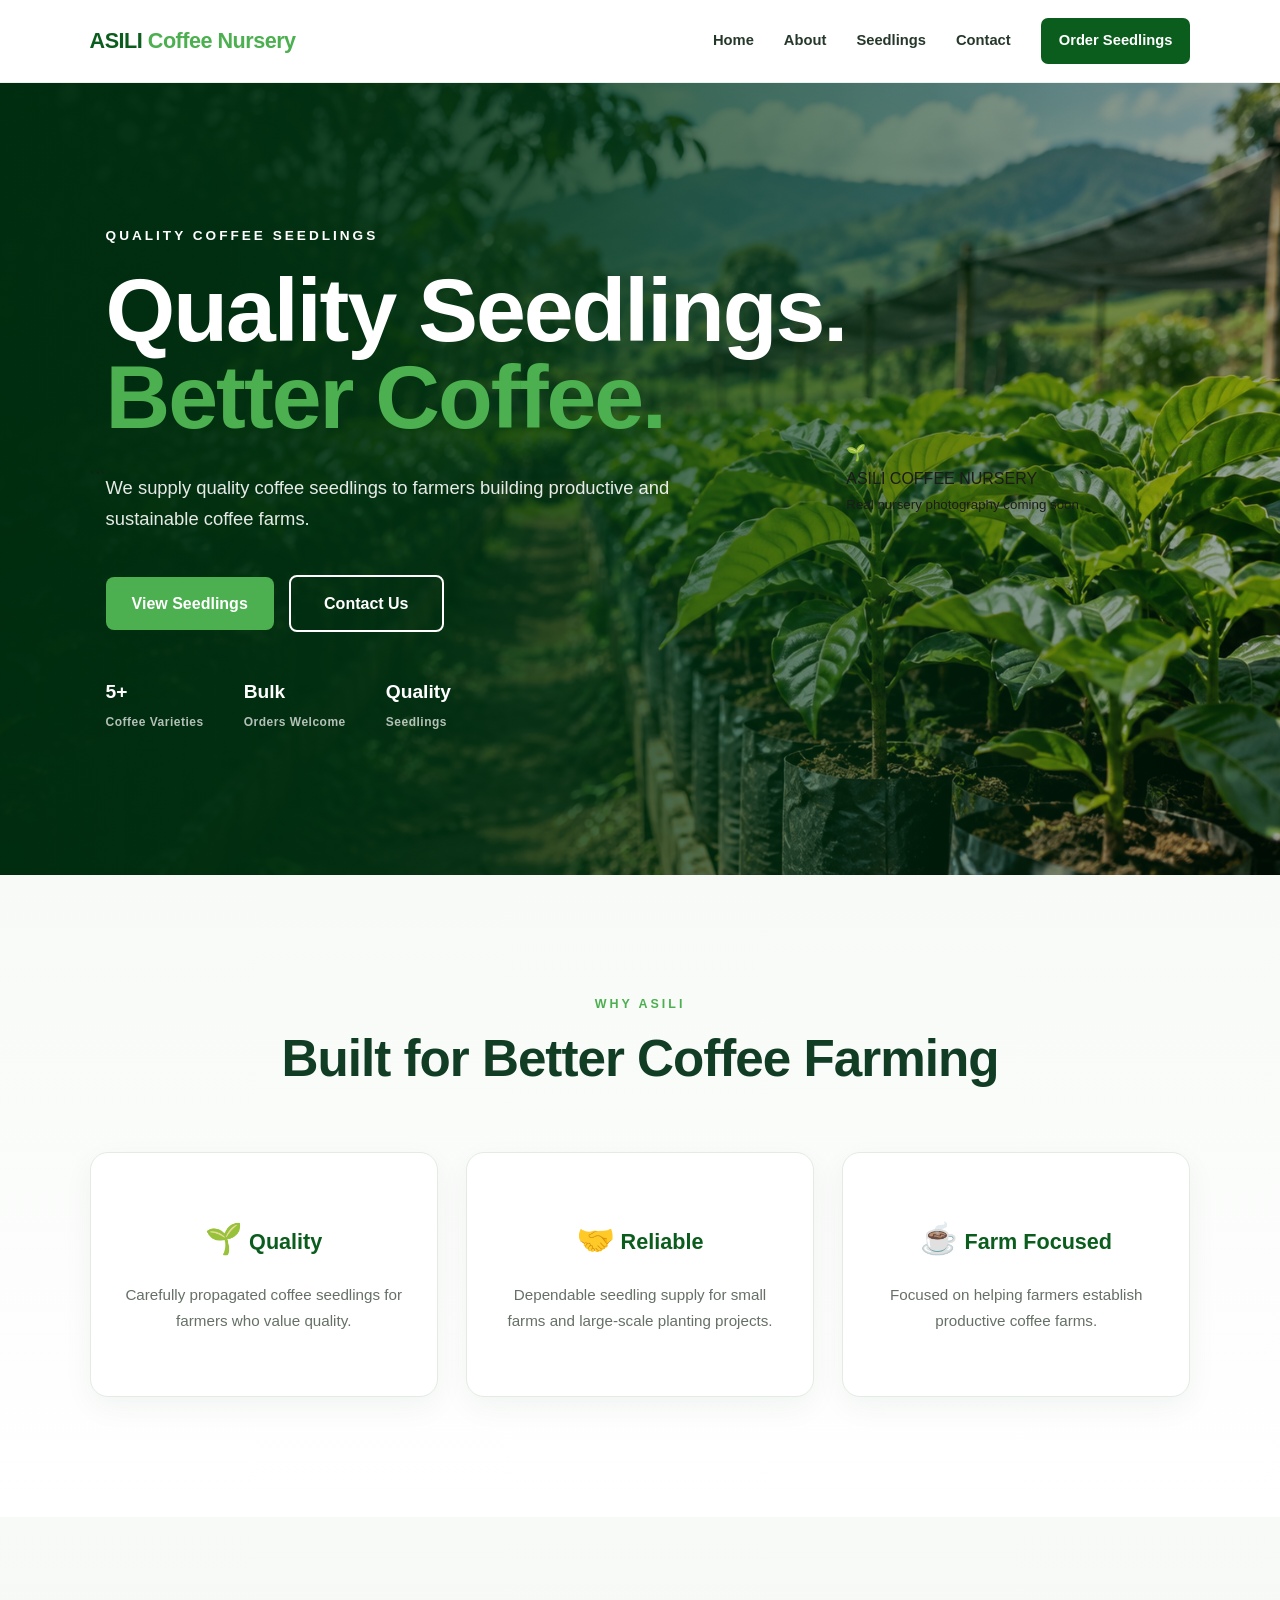
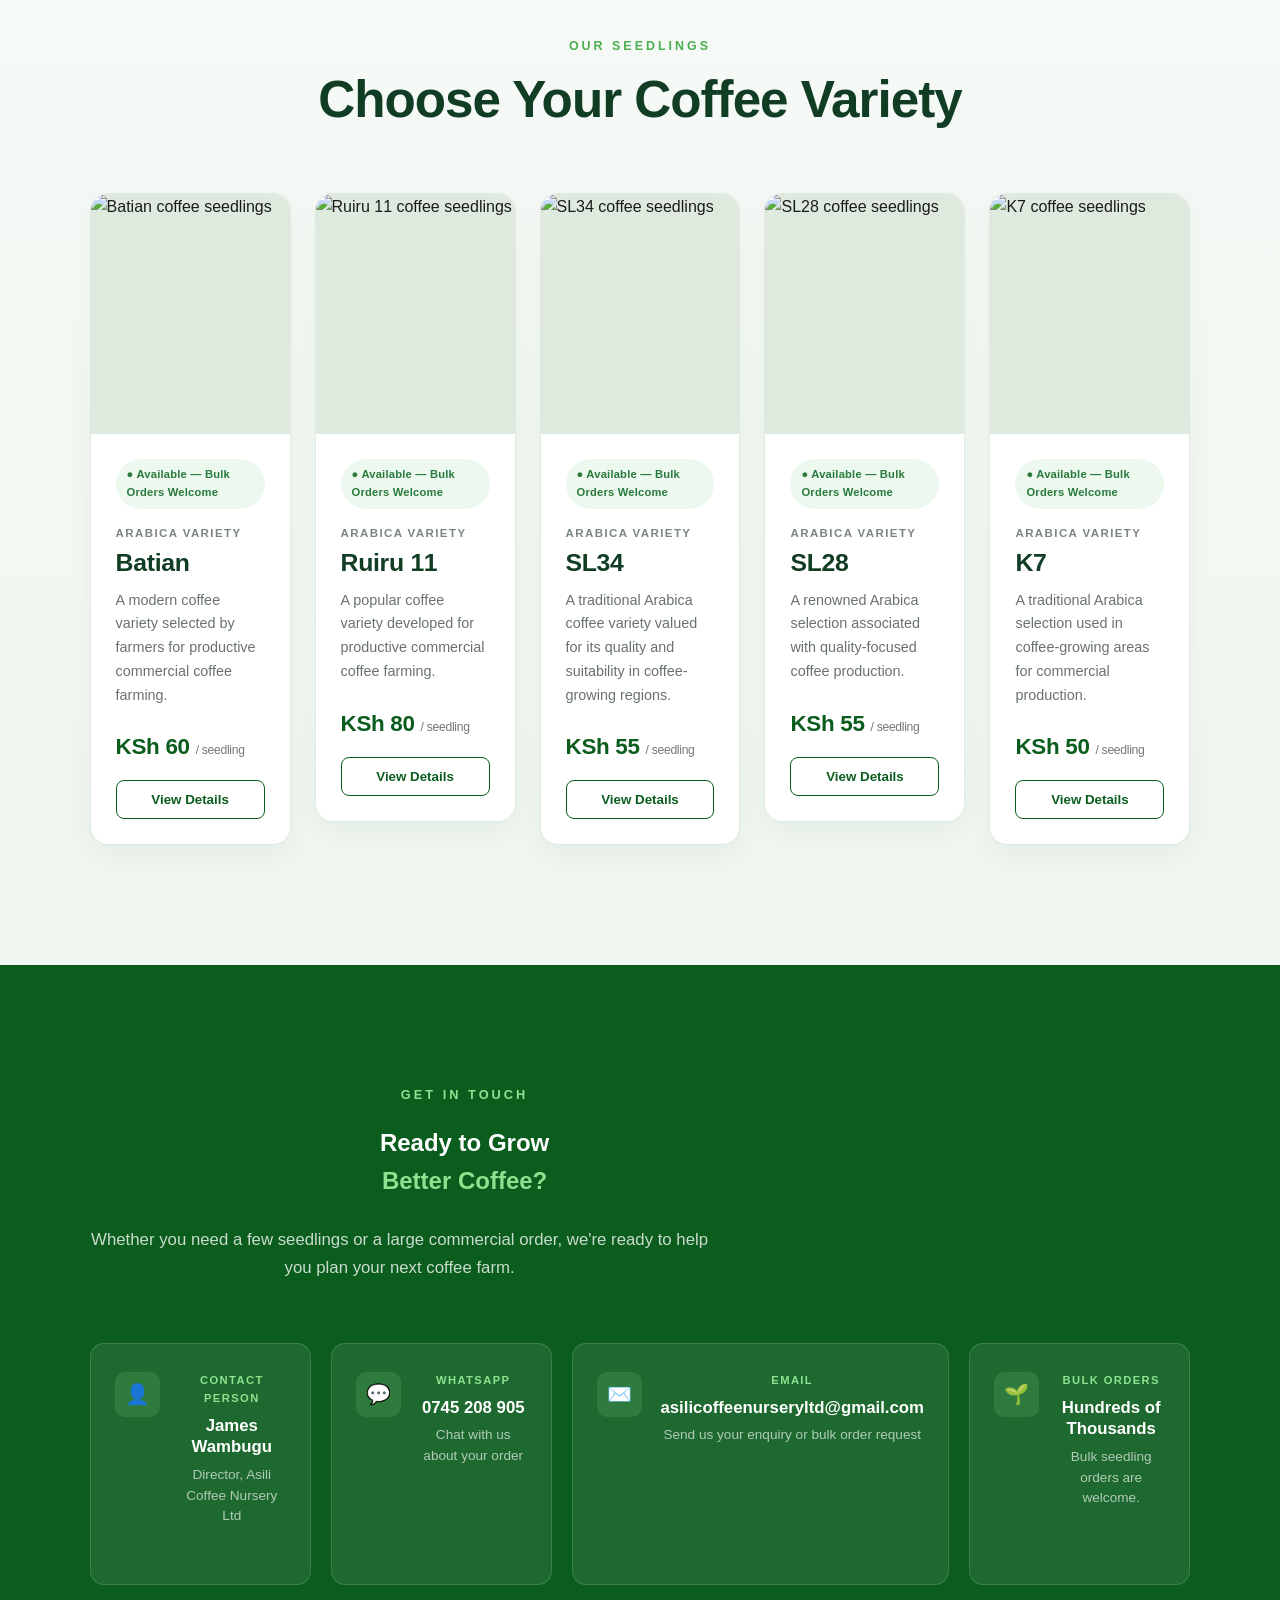
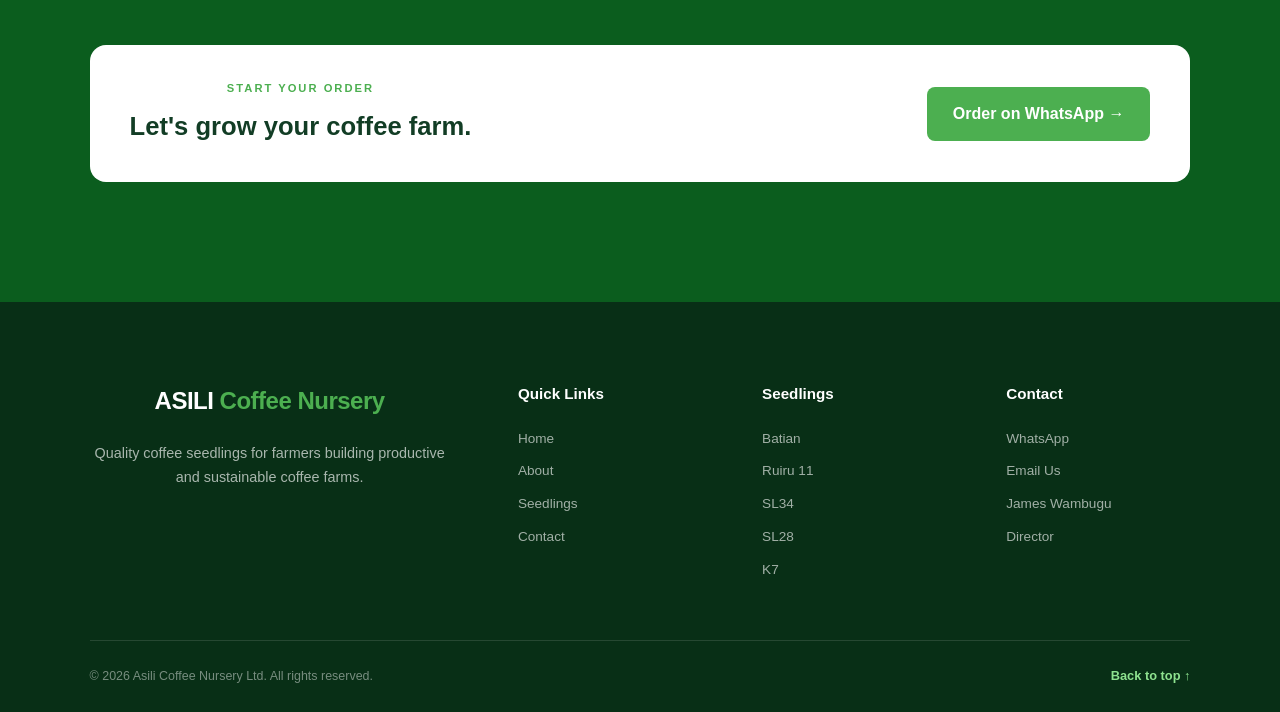
==== commit 4e0a648c: "Build professional footer" ====
--- a/index.html
+++ b/index.html
@@ -605,19 +605,92 @@
     </main>
 
 
-    <!-- Footer -->
-    <footer>
+<!-- Footer -->
+<footer class="footer">
+
+    <div class="footer-main">
+
+        <!-- Brand -->
+        <div class="footer-brand">
+
+            <a href="#home" class="footer-logo">
+                ASILI <span>Coffee Nursery</span>
+            </a>
+
+            <p>
+                Quality coffee seedlings for farmers
+                building productive and sustainable
+                coffee farms.
+            </p>
+
+        </div>
+
+
+        <!-- Quick Links -->
+        <div class="footer-column">
+
+            <h3>Quick Links</h3>
+
+            <a href="#home">Home</a>
+            <a href="#about">About</a>
+            <a href="#products">Seedlings</a>
+            <a href="#contact">Contact</a>
+
+        </div>
+
+
+        <!-- Seedlings -->
+        <div class="footer-column">
+
+            <h3>Seedlings</h3>
+
+            <a href="#products">Batian</a>
+            <a href="#products">Ruiru 11</a>
+            <a href="#products">SL34</a>
+            <a href="#products">SL28</a>
+            <a href="#products">K7</a>
+
+        </div>
+
+
+        <!-- Contact -->
+        <div class="footer-column">
+
+            <h3>Contact</h3>
+
+            <a
+                href="https://wa.me/254745208905"
+                target="_blank"
+            >
+                WhatsApp
+            </a>
+
+            <a href="mailto:asilicoffeenurseryltd@gmail.com">
+                Email Us
+            </a>
+
+            <span>James Wambugu</span>
+            <span>Director</span>
+
+        </div>
+
+    </div>
+
+
+    <!-- Footer Bottom -->
+    <div class="footer-bottom">
 
         <p>
-            © 2026 Asili Coffee Nursery.
-            All rights reserved.
+            © 2026 Asili Coffee Nursery Ltd. All rights reserved.
         </p>
 
-    </footer>
-
-
-    <script src="script.js"></script>
-
-</body>
-
-</html>+        <a href="#home">
+            Back to top ↑
+        </a>
+
+    </div>
+
+</footer>
+
+
+<script src="script.js"></script>
--- a/style.css
+++ b/style.css
@@ -1530,4 +1530,203 @@
 
         text-align: center;
     }
+}
+
+/* =========================
+   FOOTER
+========================= */
+
+.footer {
+    background: #082f16;
+
+    color: white;
+
+    padding: 80px 7% 25px;
+}
+
+
+/* =========================
+   FOOTER MAIN
+========================= */
+
+.footer-main {
+    max-width: 1350px;
+
+    margin: auto;
+
+    display: grid;
+
+    grid-template-columns: 2fr 1fr 1fr 1fr;
+
+    gap: 60px;
+
+    padding-bottom: 60px;
+}
+
+
+/* =========================
+   FOOTER BRAND
+========================= */
+
+.footer-brand {
+    max-width: 360px;
+}
+
+.footer-logo {
+    display: inline-block;
+
+    margin-bottom: 20px;
+
+    color: white;
+
+    font-size: 1.5rem;
+
+    font-weight: 900;
+
+    letter-spacing: -0.5px;
+
+    text-decoration: none;
+}
+
+.footer-logo span {
+    color: #4CAF50;
+}
+
+.footer-brand p {
+    color: rgba(255, 255, 255, 0.65);
+
+    font-size: 0.9rem;
+
+    line-height: 1.7;
+}
+
+
+/* =========================
+   FOOTER COLUMNS
+========================= */
+
+.footer-column {
+    display: flex;
+
+    flex-direction: column;
+
+    align-items: flex-start;
+
+    gap: 11px;
+}
+
+.footer-column h3 {
+    margin-bottom: 10px;
+
+    color: white;
+
+    font-size: 0.95rem;
+
+    font-weight: 800;
+}
+
+.footer-column a,
+.footer-column span {
+    color: rgba(255, 255, 255, 0.62);
+
+    font-size: 0.85rem;
+
+    text-decoration: none;
+
+    transition: 0.3s ease;
+}
+
+.footer-column a:hover {
+    color: #8ee28f;
+
+    transform: translateX(3px);
+}
+
+
+/* =========================
+   FOOTER BOTTOM
+========================= */
+
+.footer-bottom {
+    max-width: 1350px;
+
+    margin: auto;
+
+    padding-top: 25px;
+
+    display: flex;
+
+    align-items: center;
+
+    justify-content: space-between;
+
+    gap: 20px;
+
+    border-top: 1px solid rgba(255, 255, 255, 0.12);
+}
+
+.footer-bottom p {
+    color: rgba(255, 255, 255, 0.45);
+
+    font-size: 0.78rem;
+}
+
+.footer-bottom a {
+    color: #8ee28f;
+
+    font-size: 0.8rem;
+
+    font-weight: 700;
+
+    text-decoration: none;
+
+    transition: 0.3s ease;
+}
+
+.footer-bottom a:hover {
+    color: white;
+}
+
+
+/* =========================
+   FOOTER RESPONSIVE
+========================= */
+
+@media (max-width: 900px) {
+
+    .footer-main {
+        grid-template-columns: 1fr 1fr;
+
+        gap: 45px;
+    }
+
+}
+
+
+@media (max-width: 600px) {
+
+    .footer {
+        padding: 65px 6% 25px;
+    }
+
+    .footer-main {
+        grid-template-columns: 1fr;
+
+        gap: 35px;
+
+        padding-bottom: 45px;
+    }
+
+    .footer-brand {
+        max-width: 100%;
+    }
+
+    .footer-bottom {
+        flex-direction: column;
+
+        align-items: flex-start;
+
+        gap: 12px;
+    }
+
 }
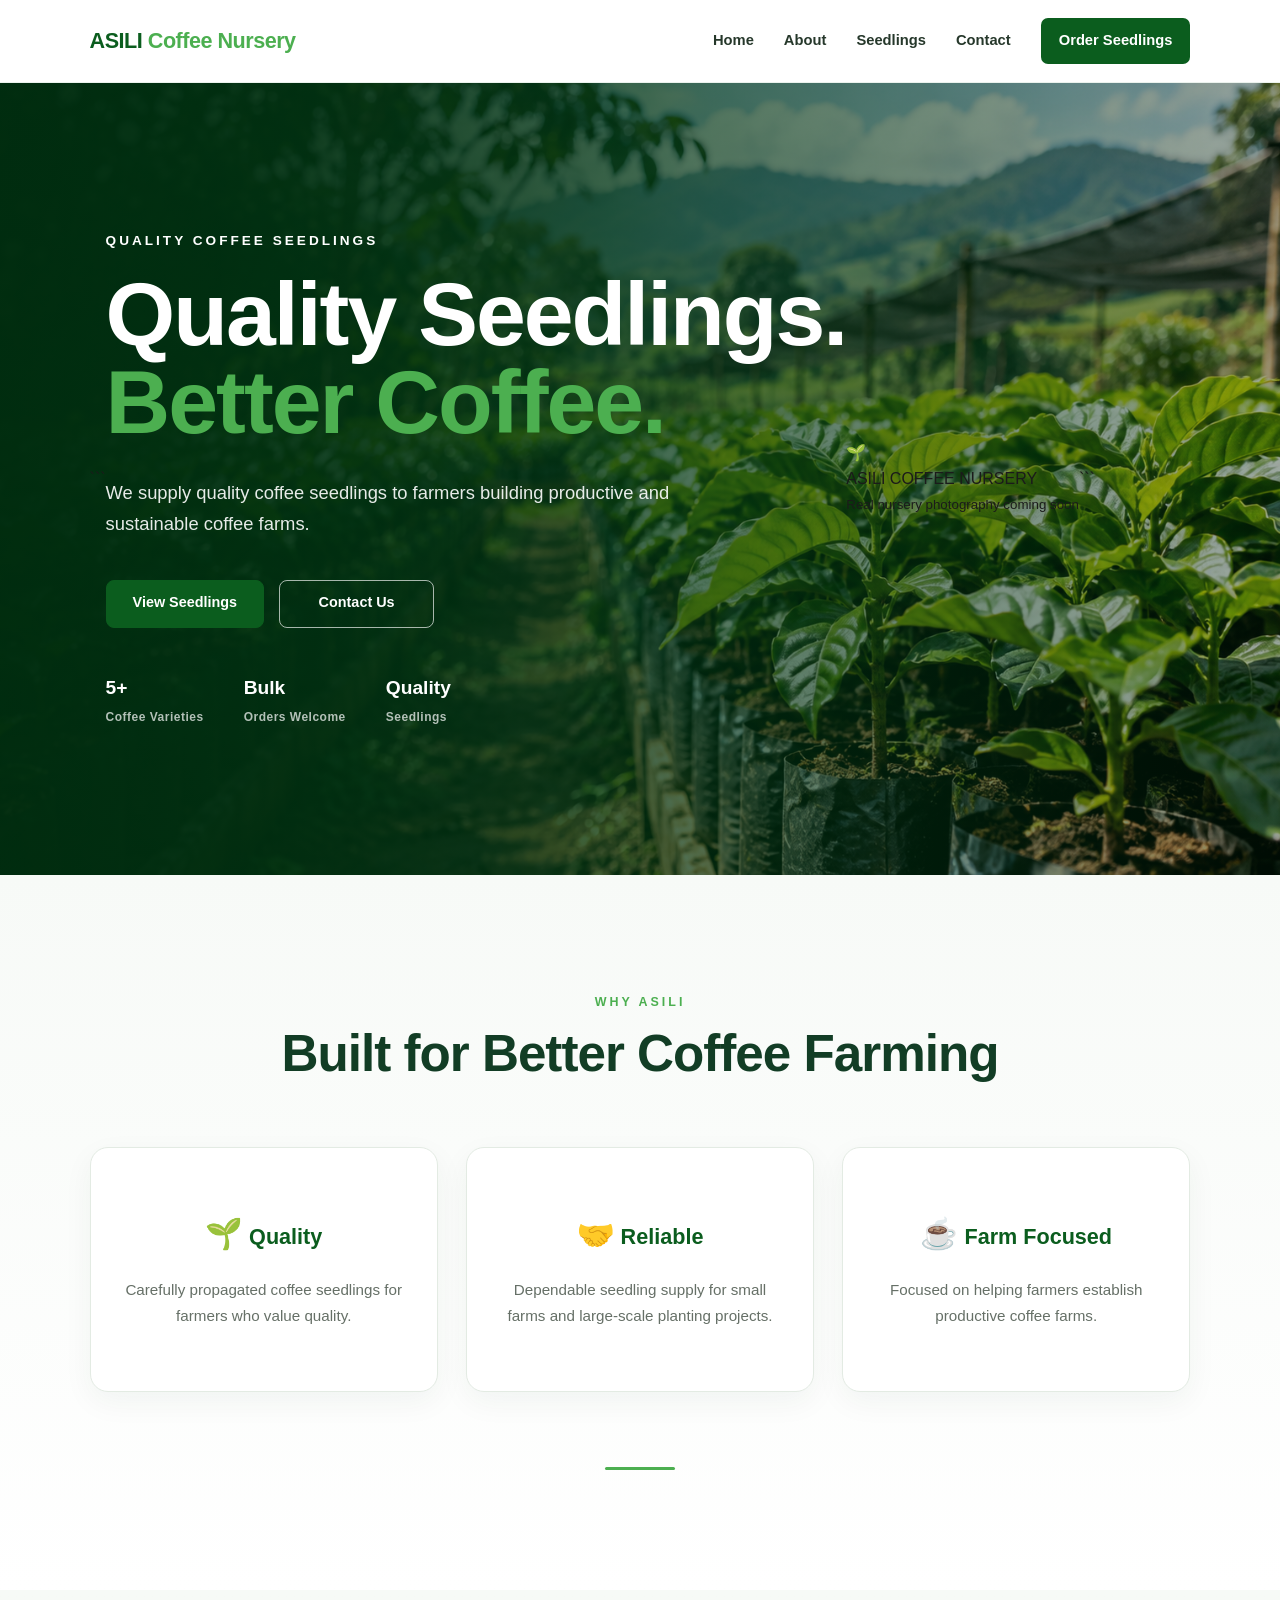
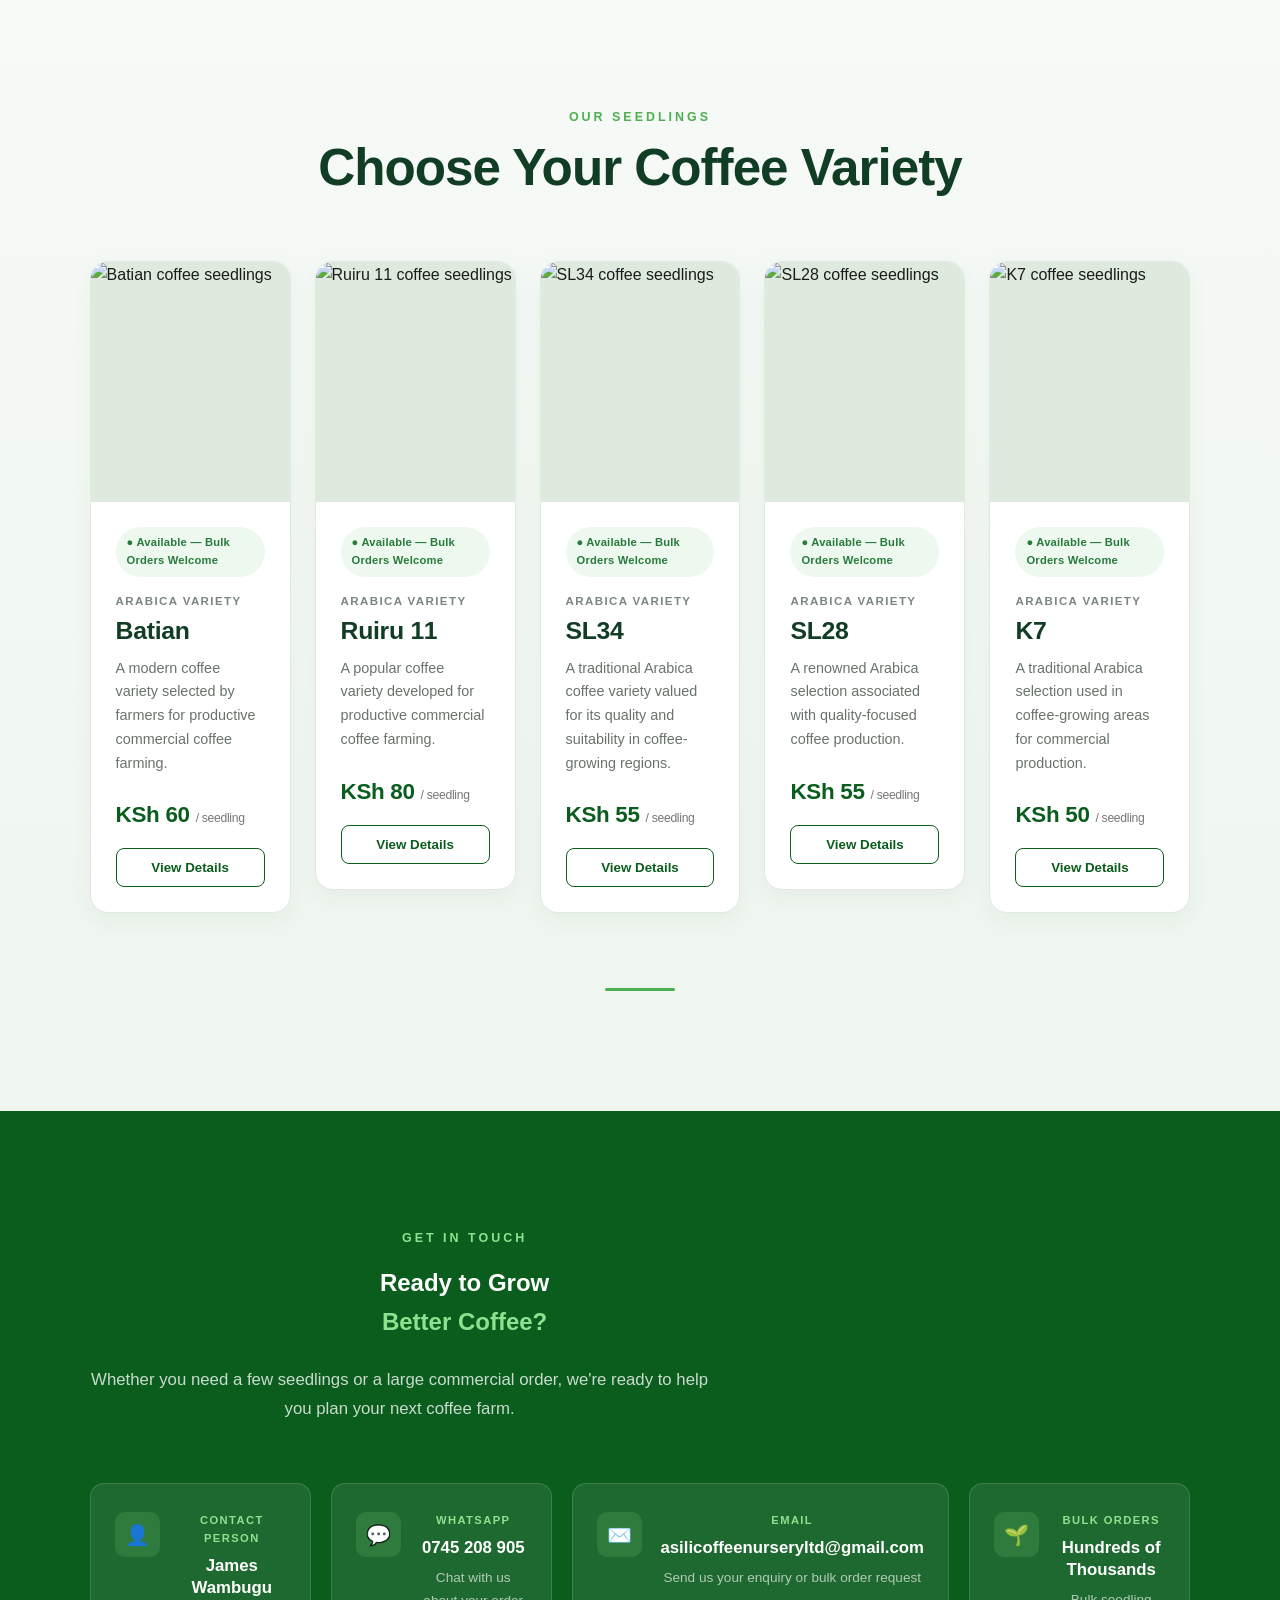
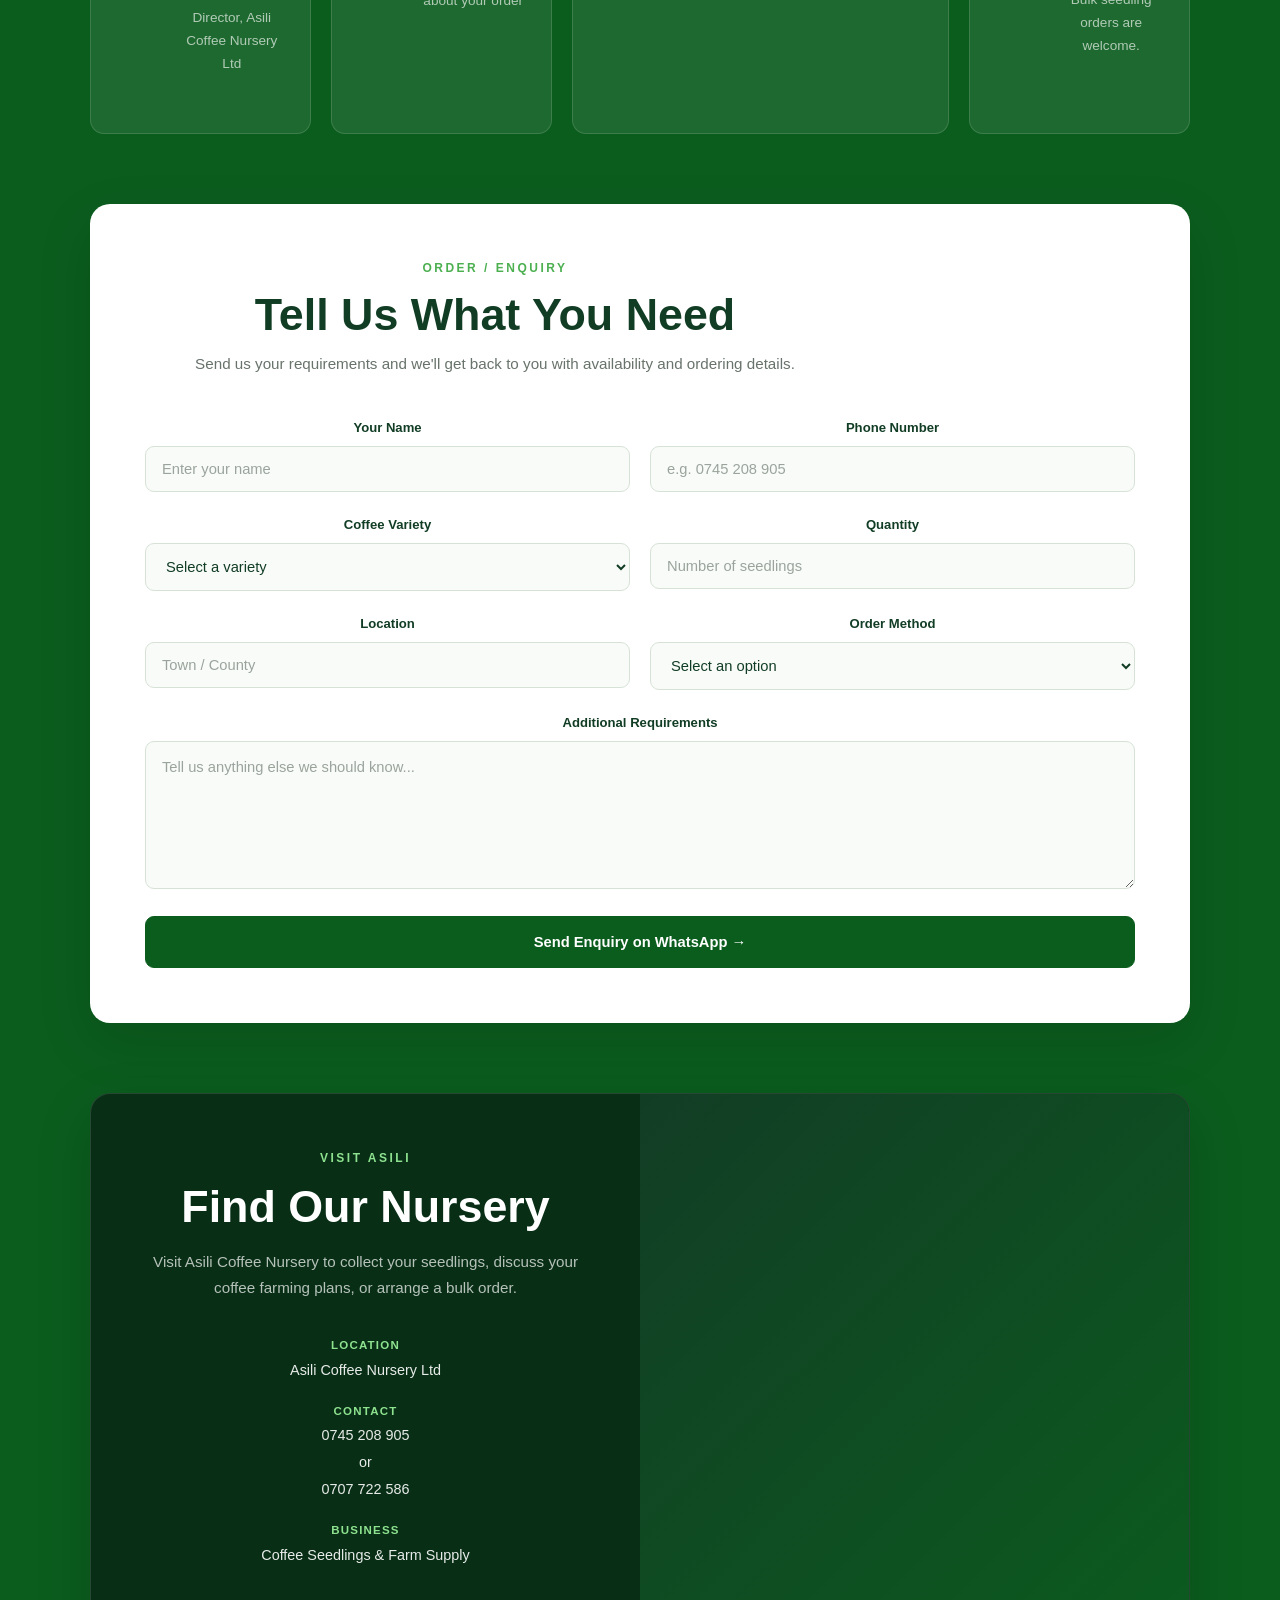
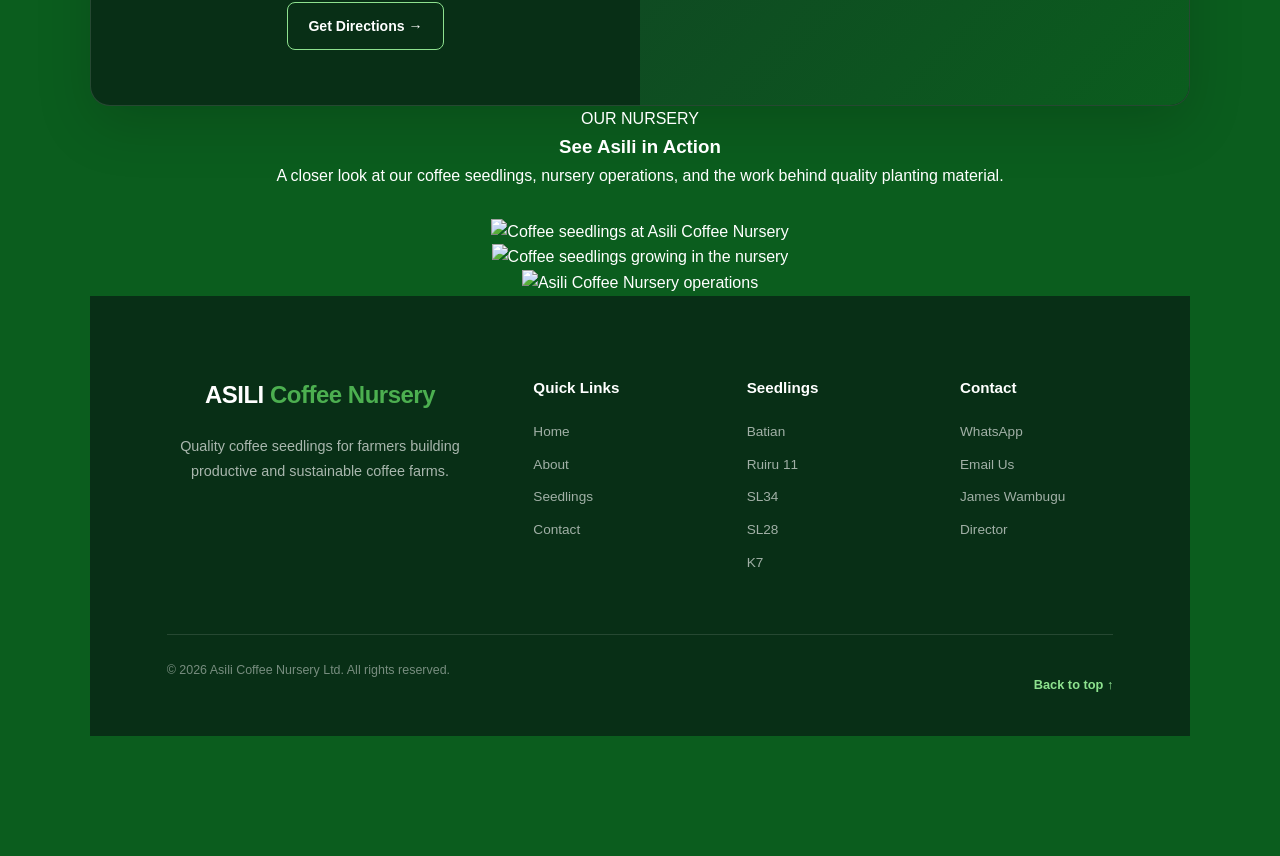
==== commit f6631e45: "Improve WhatsApp seedling orders" ====
--- a/index.html
+++ b/index.html
@@ -580,27 +580,346 @@
 
     </div>
 
-    <div class="contact-cta">
-
-        <div>
-            <span class="eyebrow">START YOUR ORDER</span>
+    <!-- Order Form -->
+    <div class="order-form-section">
+
+        <div class="order-form-heading">
+
+            <span class="eyebrow">ORDER / ENQUIRY</span>
+
+            <h3>Tell Us What You Need</h3>
+
+            <p>
+                Send us your requirements and we'll get back to you
+                with availability and ordering details.
+            </p>
+
+        </div>
+
+
+
+        <form id="orderForm" class="order-form">
+
+            <div class="form-row">
+
+                <div class="form-group">
+
+                    <label for="customerName">
+                        Your Name
+                    </label>
+
+                    <input
+                        type="text"
+                        id="customerName"
+                        name="customerName"
+                        placeholder="Enter your name"
+                        required
+                    >
+
+                </div>
+
+
+                <div class="form-group">
+
+                    <label for="customerPhone">
+                        Phone Number
+                    </label>
+
+                    <input
+                        type="tel"
+                        id="customerPhone"
+                        name="customerPhone"
+                        placeholder="e.g. 0745 208 905"
+                        required
+                    >
+
+                </div>
+
+            </div>
+
+
+            <div class="form-row">
+
+                <div class="form-group">
+
+                    <label for="customerVariety">
+                        Coffee Variety
+                    </label>
+
+                    <select
+                        id="customerVariety"
+                        name="customerVariety"
+                        required
+                    >
+
+                        <option value="">
+                            Select a variety
+                        </option>
+
+                        <option value="Batian">
+                            Batian — KSh 60
+                        </option>
+
+                        <option value="Ruiru 11">
+                            Ruiru 11 — KSh 80
+                        </option>
+
+                        <option value="SL34">
+                            SL34 — KSh 55
+                        </option>
+
+                        <option value="SL28">
+                            SL28 — KSh 55
+                        </option>
+
+                        <option value="K7">
+                            K7 — KSh 50
+                        </option>
+
+                    </select>
+
+                </div>
+
+
+                <div class="form-group">
+
+                    <label for="customerQuantity">
+                        Quantity
+                    </label>
+
+                    <input
+                        type="number"
+                        id="customerQuantity"
+                        name="customerQuantity"
+                        min="1"
+                        placeholder="Number of seedlings"
+                        required
+                    >
+
+                </div>
+
+            </div>
+
+
+            <div class="form-row">
+
+                <div class="form-group">
+
+                    <label for="customerLocation">
+                        Location
+                    </label>
+
+                    <input
+                        type="text"
+                        id="customerLocation"
+                        name="customerLocation"
+                        placeholder="Town / County"
+                        required
+                    >
+
+                </div>
+
+
+                <div class="form-group">
+
+                    <label for="orderMethod">
+                        Order Method
+                    </label>
+
+                    <select
+                        id="orderMethod"
+                        name="orderMethod"
+                        required
+                    >
+
+                        <option value="">
+                            Select an option
+                        </option>
+
+                        <option value="Delivery">
+                            Delivery
+                        </option>
+
+                        <option value="Pickup">
+                            Pickup from nursery
+                        </option>
+
+                        <option value="Not sure yet">
+                            Not sure yet
+                        </option>
+
+                    </select>
+
+                </div>
+
+            </div>
+
+
+            <div class="form-group">
+
+                <label for="customerMessage">
+                    Additional Requirements
+                </label>
+
+                <textarea
+                    id="customerMessage"
+                    name="customerMessage"
+                    rows="5"
+                    placeholder="Tell us anything else we should know..."
+                ></textarea>
+
+            </div>
+
+
+            <button
+                type="submit"
+                class="order-form-btn"
+            >
+                Send Enquiry on WhatsApp →
+            </button>
+
+        </form>
+
+    </div>
+
+        <!-- Nursery Location -->
+    <div class="nursery-location">
+
+        <div class="location-content">
+
+            <span class="eyebrow">
+                VISIT ASILI
+            </span>
 
             <h3>
-                Let's grow your coffee farm.
+                Find Our Nursery
             </h3>
-        </div>
-
-        <a
-            href="https://wa.me/254745208905?text=Hello%20Asili%20Coffee%20Nursery%2C%20I%20would%20like%20to%20make%20an%20enquiry."
-            target="_blank"
-            class="btn primary"
-        >
-            Order on WhatsApp →
-        </a>
-
-    </div>
-
-</section>
+
+            <p>
+                Visit Asili Coffee Nursery to collect your seedlings,
+                discuss your coffee farming plans, or arrange a bulk order.
+            </p>
+
+
+            <div class="location-details">
+
+                <div class="location-detail">
+
+                    <strong>Location</strong>
+
+                    <span>
+                        Asili Coffee Nursery Ltd
+                    </span>
+
+                </div>
+
+
+                <div class="location-detail">
+
+                    <strong>Contact</strong>
+
+                    <span>
+                        0745 208 905
+                    </span>
+                    <span>
+                       or
+                    </span>
+                    <span>
+                        0707 722 586
+                    </span>
+
+                </div>
+
+
+                <div class="location-detail">
+
+                    <strong>Business</strong>
+
+                    <span>
+                        Coffee Seedlings &amp; Farm Supply
+                    </span>
+
+                </div>
+
+            </div>
+
+
+            <a
+    href="https://www.google.com/maps/dir/?api=1&destination=0.366732,36.283859"
+    target="_blank"
+    rel="noopener noreferrer"
+    class="location-btn"
+    id="mapButton"
+>
+    Get Directions →
+</a>
+
+        </div>
+
+
+        <div class="location-visual">
+
+    <iframe
+        src="https://www.google.com/maps?q=0.366732,36.283859&z=15&output=embed"
+        width="100%"
+        height="100%"
+        style="border:0;"
+        allowfullscreen=""
+        loading="lazy"
+        referrerpolicy="no-referrer-when-downgrade"
+        title="Asili Coffee Nursery location"
+    ></iframe>
+
+</div>
+
+    </div>
+
+    <!-- Nursery Gallery -->
+<div class="nursery-gallery">
+
+    <div class="gallery-heading">
+
+        <span class="eyebrow">
+            OUR NURSERY
+        </span>
+
+        <h3>
+            See Asili in Action
+        </h3>
+
+        <p>
+            A closer look at our coffee seedlings, nursery operations,
+            and the work behind quality planting material.
+        </p>
+
+    </div>
+
+    <div class="gallery-grid">
+
+        <div class="gallery-item gallery-large">
+            <img
+                src="nrsery-1.jpg"
+                alt="Coffee seedlings at Asili Coffee Nursery"
+            >
+        </div>
+
+        <div class="gallery-item">
+            <img
+                src="nursery-2.jpg"
+                alt="Coffee seedlings growing in the nursery"
+            >
+        </div>
+
+        <div class="gallery-item">
+            <img
+                src="nursery-3.jpg"
+                alt="Asili Coffee Nursery operations"
+            >
+        </div>
+
+    </div>
+
+</div>
 
     </main>
 
--- a/style.css
+++ b/style.css
@@ -4,26 +4,139 @@
 html {
     scroll-behavior: smooth;
 }
+
+/* =========================
+   GLOBAL STYLES
+========================= */
 
 * {
     margin: 0;
     padding: 0;
+
     box-sizing: border-box;
 }
 
 html {
     scroll-behavior: smooth;
+
+    scroll-padding-top: 85px;
 }
 
 body {
     font-family: Arial, sans-serif;
+
     color: #1b1b1b;
+
     background: #ffffff;
+
     line-height: 1.6;
+
+    overflow-x: hidden;
+}
+
+
+/* =========================
+   TYPOGRAPHY
+========================= */
+
+h1,
+h2,
+h3,
+p {
+    margin-top: 0;
+}
+
+h1,
+h2,
+h3 {
+    font-weight: 800;
+}
+
+p {
+    margin-bottom: 0;
 }
 
 a {
     text-decoration: none;
+
+    color: inherit;
+}
+
+
+/* =========================
+   BUTTON FOUNDATION
+========================= */
+
+.btn {
+    display: inline-flex;
+
+    align-items: center;
+
+    justify-content: center;
+
+    min-height: 48px;
+
+    padding: 12px 22px;
+
+    border-radius: 8px;
+
+    font-size: 0.9rem;
+
+    font-weight: 800;
+
+    line-height: 1;
+
+    cursor: pointer;
+
+    transition:
+        background 0.3s ease,
+        color 0.3s ease,
+        border-color 0.3s ease,
+        transform 0.3s ease,
+        box-shadow 0.3s ease;
+}
+
+
+/* PRIMARY BUTTON */
+
+.btn.primary {
+    background: #0B5D1E;
+
+    color: #ffffff;
+
+    border: 1px solid #0B5D1E;
+}
+
+.btn.primary:hover {
+    background: #4CAF50;
+
+    border-color: #4CAF50;
+
+    transform: translateY(-2px);
+
+    box-shadow:
+        0 8px 20px rgba(18, 61, 37, 0.15);
+}
+
+
+/* SECONDARY BUTTON */
+
+.btn.secondary {
+    background: transparent;
+
+    color: #ffffff;
+
+    border: 1px solid rgba(255, 255, 255, 0.65);
+}
+
+.btn.secondary:hover {
+    background: #ffffff;
+
+    color: #0B5D1E;
+
+    border-color: #ffffff;
+
+    transform: translateY(-2px);
 }
 
 
@@ -1729,4 +1842,867 @@
         gap: 12px;
     }
 
+}
+
+/* =========================
+   STEP 17B
+   TYPOGRAPHY & TRANSITIONS
+========================= */
+
+
+/* =========================
+   SHARED SECTION EYEBROWS
+========================= */
+
+.why-asili > .eyebrow,
+.products > .eyebrow,
+.contact-heading > .eyebrow {
+    display: block;
+
+    font-size: 0.78rem;
+
+    font-weight: 800;
+
+    letter-spacing: 3px;
+
+    line-height: 1.2;
+}
+
+
+/* =========================
+   SHARED BODY TEXT
+========================= */
+
+.why-asili p,
+.products p,
+.contact p {
+    line-height: 1.7;
+}
+
+
+/* =========================
+   SECTION TRANSITIONS
+========================= */
+
+/* About → Products */
+
+.why-asili {
+    position: relative;
+}
+
+.why-asili::after {
+    content: "";
+
+    display: block;
+
+    width: 70px;
+    height: 3px;
+
+    margin: 75px auto 0;
+
+    background: #4CAF50;
+
+    border-radius: 50px;
+}
+
+
+/* Products → Contact */
+
+.products {
+    position: relative;
+}
+
+.products::after {
+    content: "";
+
+    display: block;
+
+    width: 70px;
+    height: 3px;
+
+    margin: 75px auto 0;
+
+    background: #4CAF50;
+
+    border-radius: 50px;
+}
+
+
+/* =========================
+   SECTION RHYTHM
+========================= */
+
+.why-asili,
+.products,
+.contact {
+    scroll-margin-top: 85px;
+}
+
+
+/* =========================
+   MOBILE REFINEMENT
+========================= */
+
+@media (max-width: 768px) {
+
+    .why-asili::after,
+    .products::after {
+        margin-top: 55px;
+    }
+
+    .why-asili p,
+    .products p,
+    .contact p {
+        line-height: 1.65;
+    }
+
+}
+
+/* =========================
+   STEP 17C
+   MOBILE POLISH
+========================= */
+
+@media (max-width: 768px) {
+
+    /* =========================
+       GLOBAL MOBILE SPACING
+    ========================= */
+
+    .btn {
+        min-height: 50px;
+
+        padding: 13px 20px;
+
+        font-size: 0.9rem;
+    }
+
+
+    /* =========================
+       HERO
+    ========================= */
+
+    .hero {
+        min-height: 82vh;
+
+        padding-top: 75px;
+        padding-bottom: 75px;
+    }
+
+    .hero-content {
+        width: 100%;
+    }
+
+    .hero h1 {
+        max-width: 650px;
+
+        margin-bottom: 24px;
+    }
+
+    .hero-text {
+        max-width: 560px;
+
+        margin-bottom: 32px;
+    }
+
+    .hero-buttons {
+        width: 100%;
+
+        max-width: 360px;
+
+        gap: 12px;
+
+        margin-bottom: 40px;
+    }
+
+    .hero-stats {
+        width: 100%;
+
+        max-width: 500px;
+    }
+
+
+    /* =========================
+       ABOUT
+    ========================= */
+
+    .why-asili {
+        padding-left: 6%;
+        padding-right: 6%;
+    }
+
+    .feature {
+        width: 100%;
+    }
+
+
+    /* =========================
+       PRODUCTS
+    ========================= */
+
+    .products {
+        padding-left: 6%;
+        padding-right: 6%;
+    }
+
+    .product-card {
+        width: 100%;
+    }
+
+    .product-content {
+        padding: 24px;
+    }
+
+    .product-details {
+        width: 100%;
+    }
+
+    .quantity-input,
+    .order-btn,
+    .expand-btn {
+        min-height: 48px;
+    }
+
+
+    /* =========================
+       CONTACT
+    ========================= */
+
+    .contact {
+        padding-left: 6%;
+        padding-right: 6%;
+    }
+
+    .contact-card {
+        width: 100%;
+    }
+
+    .contact-card h3 {
+        overflow-wrap: anywhere;
+    }
+
+    .contact-cta {
+        width: 100%;
+    }
+
+
+    /* =========================
+       FOOTER
+    ========================= */
+
+    .footer {
+        padding-left: 6%;
+        padding-right: 6%;
+    }
+
+    .footer-brand {
+        width: 100%;
+    }
+
+    .footer-column {
+        width: 100%;
+    }
+
+    .footer-bottom {
+        width: 100%;
+    }
+
+}
+
+
+/* =========================
+   SMALL PHONES
+========================= */
+
+@media (max-width: 480px) {
+
+    /* NAVBAR */
+
+    .navbar {
+        padding: 15px 6%;
+    }
+
+    .logo {
+        font-size: 1rem;
+    }
+
+    .menu-toggle {
+        font-size: 1.7rem;
+    }
+
+
+    /* HERO */
+
+    .hero {
+        min-height: 86vh;
+
+        padding-top: 65px;
+        padding-bottom: 65px;
+    }
+
+    .hero h1 {
+        font-size: 3rem;
+
+        line-height: 1;
+
+        letter-spacing: -1.5px;
+    }
+
+    .hero-text {
+        font-size: 0.95rem;
+
+        line-height: 1.65;
+    }
+
+    .hero-buttons {
+        max-width: 100%;
+    }
+
+    .hero-stats {
+        display: grid;
+
+        grid-template-columns:
+            repeat(3, 1fr);
+
+        gap: 12px;
+    }
+
+    .hero-stat {
+        min-width: 0;
+    }
+
+    .hero-stat strong {
+        font-size: 0.95rem;
+    }
+
+    .hero-stat span {
+        font-size: 0.62rem;
+
+        line-height: 1.3;
+    }
+
+
+    /* ABOUT */
+
+    .why-asili h2 {
+        max-width: 350px;
+    }
+
+    .feature {
+        min-height: 190px;
+
+        padding: 32px 20px;
+    }
+
+
+    /* PRODUCTS */
+
+    .product-image {
+        height: 230px;
+    }
+
+    .product-content {
+        padding: 22px;
+    }
+
+    .product-card h3 {
+        font-size: 1.5rem;
+    }
+
+
+    /* CONTACT */
+
+    .contact-heading h2 {
+        font-size: 2.15rem;
+    }
+
+    .contact-card {
+        padding: 24px 20px;
+    }
+
+    .contact-card h3 {
+        font-size: 1rem;
+    }
+
+    .contact-cta {
+        padding: 25px 22px;
+    }
+
+    .contact-cta h3 {
+        font-size: 1.4rem;
+    }
+
+
+    /* FOOTER */
+
+    .footer {
+        padding-top: 60px;
+    }
+
+    .footer-logo {
+        font-size: 1.3rem;
+    }
+
+    .footer-bottom {
+        align-items: flex-start;
+    }
+
+}
+
+/* =========================
+   STEP 18B
+   ORDER / ENQUIRY FORM
+========================= */
+
+.order-form-section {
+    max-width: 1100px;
+    margin: 70px auto 0;
+    padding: 55px;
+    background: #ffffff;
+    border-radius: 20px;
+    color: #123d25;
+    box-shadow:
+        0 20px 55px rgba(0, 0, 0, 0.12);
+}
+
+.order-form-heading {
+    max-width: 700px;
+    margin-bottom: 40px;
+}
+
+.order-form-heading .eyebrow {
+    display: block;
+    margin-bottom: 12px;
+    color: #4CAF50;
+    font-size: 0.75rem;
+    font-weight: 800;
+    letter-spacing: 2.5px;
+}
+
+.order-form-heading h3 {
+    margin-bottom: 12px;
+    color: #123d25;
+    font-size: clamp(2rem, 4vw, 2.8rem);
+    line-height: 1.1;
+}
+
+.order-form-heading p {
+    color: #68736b;
+    font-size: 0.95rem;
+    line-height: 1.7;
+}
+
+.order-form {
+    display: flex;
+    flex-direction: column;
+    gap: 22px;
+}
+
+.form-row {
+    display: grid;
+    grid-template-columns: repeat(2, 1fr);
+    gap: 20px;
+}
+
+.form-group {
+    display: flex;
+    flex-direction: column;
+}
+
+.form-group label {
+    margin-bottom: 8px;
+    color: #123d25;
+    font-size: 0.82rem;
+    font-weight: 800;
+}
+
+.form-group input,
+.form-group select,
+.form-group textarea {
+    width: 100%;
+    padding: 14px 16px;
+    border: 1px solid #d7e2d7;
+    border-radius: 9px;
+    background: #f9fbf9;
+    color: #123d25;
+    font-family: inherit;
+    font-size: 0.92rem;
+    outline: none;
+    transition:
+        border-color 0.3s ease,
+        background 0.3s ease,
+        box-shadow 0.3s ease;
+}
+
+.form-group input::placeholder,
+.form-group textarea::placeholder {
+    color: #9aa49c;
+}
+
+.form-group input:focus,
+.form-group select:focus,
+.form-group textarea:focus {
+    border-color: #4CAF50;
+    background: #ffffff;
+    box-shadow:
+        0 0 0 3px rgba(76, 175, 80, 0.12);
+}
+
+.form-group textarea {
+    min-height: 130px;
+    resize: vertical;
+    line-height: 1.6;
+}
+
+.form-group select {
+    cursor: pointer;
+}
+
+.order-form-btn {
+    width: 100%;
+    min-height: 52px;
+    margin-top: 5px;
+    padding: 14px 22px;
+    border: 1px solid #0B5D1E;
+    border-radius: 9px;
+    background: #0B5D1E;
+    color: #ffffff;
+    font-family: inherit;
+    font-size: 0.92rem;
+    font-weight: 800;
+    cursor: pointer;
+    transition:
+        background 0.3s ease,
+        border-color 0.3s ease,
+        transform 0.3s ease,
+        box-shadow 0.3s ease;
+}
+
+.order-form-btn:hover {
+    background: #4CAF50;
+    border-color: #4CAF50;
+    transform: translateY(-2px);
+    box-shadow:
+        0 10px 25px rgba(18, 61, 37, 0.16);
+}
+
+.order-form-btn:active {
+    transform: translateY(0);
+}
+
+
+/* =========================
+   ORDER FORM RESPONSIVE
+========================= */
+
+@media (max-width: 768px) {
+
+    .order-form-section {
+        margin-top: 50px;
+        padding: 35px 25px;
+        border-radius: 16px;
+    }
+
+    .order-form-heading {
+        margin-bottom: 30px;
+    }
+
+    .order-form-heading h3 {
+        font-size: 2.2rem;
+    }
+
+    .form-row {
+        grid-template-columns: 1fr;
+        gap: 22px;
+    }
+
+    .order-form {
+        gap: 20px;
+    }
+
+    .form-group input,
+    .form-group select,
+    .form-group textarea {
+        min-height: 50px;
+    }
+
+    .form-group textarea {
+        min-height: 140px;
+    }
+
+    .order-form-btn {
+        min-height: 54px;
+    }
+}
+
+
+@media (max-width: 480px) {
+
+    .order-form-section {
+        margin-top: 40px;
+        padding: 30px 20px;
+    }
+
+    .order-form-heading h3 {
+        font-size: 2rem;
+    }
+
+    .order-form-heading p {
+        font-size: 0.9rem;
+    }
+
+    .form-group input,
+    .form-group select,
+    .form-group textarea {
+        font-size: 0.9rem;
+    }
+
+}
+
+/* =========================
+   STEP 18C
+   NURSERY LOCATION
+========================= */
+
+.nursery-location {
+    max-width: 1100px;
+    margin: 70px auto 0;
+    display: grid;
+    grid-template-columns: 1fr 1fr;
+    overflow: hidden;
+    background: #082f16;
+    border: 1px solid rgba(255, 255, 255, 0.12);
+    border-radius: 20px;
+    box-shadow:
+        0 20px 55px rgba(0, 0, 0, 0.15);
+}
+
+.location-content {
+    padding: 55px;
+}
+
+.location-content .eyebrow {
+    display: block;
+    margin-bottom: 14px;
+    color: #8ee28f;
+    font-size: 0.75rem;
+    font-weight: 800;
+    letter-spacing: 2.5px;
+}
+
+.location-content h3 {
+    margin-bottom: 18px;
+    color: #ffffff;
+    font-size: clamp(2rem, 4vw, 2.8rem);
+    line-height: 1.1;
+}
+
+.location-content > p {
+    max-width: 500px;
+    margin-bottom: 35px;
+    color: rgba(255, 255, 255, 0.7);
+    font-size: 0.95rem;
+    line-height: 1.7;
+}
+
+.location-details {
+    display: flex;
+    flex-direction: column;
+    gap: 20px;
+    margin-bottom: 35px;
+}
+
+.location-detail {
+    display: flex;
+    flex-direction: column;
+    gap: 4px;
+}
+
+.location-detail strong {
+    color: #8ee28f;
+    font-size: 0.72rem;
+    font-weight: 800;
+    letter-spacing: 1.2px;
+    text-transform: uppercase;
+}
+
+.location-detail span {
+    color: rgba(255, 255, 255, 0.9);
+    font-size: 0.9rem;
+}
+
+.location-btn {
+    display: inline-flex;
+    align-items: center;
+    justify-content: center;
+    min-height: 48px;
+    padding: 12px 20px;
+    border: 1px solid #8ee28f;
+    border-radius: 8px;
+    background: transparent;
+    color: #ffffff;
+    font-size: 0.88rem;
+    font-weight: 800;
+    text-decoration: none;
+    transition:
+        background 0.3s ease,
+        color 0.3s ease,
+        transform 0.3s ease;
+}
+
+.location-btn:hover {
+    background: #8ee28f;
+    color: #082f16;
+    transform: translateY(-2px);
+}
+
+
+/* LOCATION VISUAL */
+
+.location-visual {
+    min-height: 100%;
+    background:
+        linear-gradient(
+            135deg,
+            #123d25 0%,
+            #0B5D1E 100%
+        );
+}
+
+.location-placeholder {
+    height: 100%;
+    min-height: 420px;
+    display: flex;
+    flex-direction: column;
+    align-items: center;
+    justify-content: center;
+    padding: 40px;
+    text-align: center;
+}
+
+.location-pin {
+    width: 70px;
+    height: 70px;
+    display: flex;
+    align-items: center;
+    justify-content: center;
+    margin-bottom: 22px;
+    border: 2px solid #8ee28f;
+    border-radius: 50%;
+    color: #8ee28f;
+    font-size: 1.2rem;
+}
+
+.location-placeholder h4 {
+    margin-bottom: 8px;
+    color: #ffffff;
+    font-size: 1.25rem;
+}
+
+.location-placeholder p {
+    color: rgba(255, 255, 255, 0.6);
+    font-size: 0.85rem;
+}
+
+
+/* =========================
+   LOCATION RESPONSIVE
+========================= */
+
+@media (max-width: 768px) {
+
+    .nursery-location {
+        margin-top: 50px;
+        grid-template-columns: 1fr;
+        border-radius: 16px;
+    }
+
+    .location-content {
+        padding: 35px 25px;
+    }
+
+    .location-content h3 {
+        font-size: 2.2rem;
+    }
+
+    .location-visual {
+        min-height: 300px;
+    }
+
+    .location-placeholder {
+        min-height: 300px;
+        padding: 35px 25px;
+    }
+
+    .location-btn {
+        width: 100%;
+    }
+
+}
+
+
+@media (max-width: 480px) {
+
+    .nursery-location {
+        margin-top: 40px;
+    }
+
+    .location-content {
+        padding: 30px 20px;
+    }
+
+    .location-content h3 {
+        font-size: 2rem;
+    }
+
+    .location-content > p {
+        font-size: 0.9rem;
+    }
+
+    .location-placeholder {
+        min-height: 260px;
+    }
+
+}
+
+/* =========================
+   STEP 18D
+   GOOGLE MAP
+========================= */
+
+.location-visual {
+    min-height: 420px;
+    overflow: hidden;
+}
+
+.location-visual iframe {
+    display: block;
+    width: 100%;
+    height: 100%;
+    min-height: 420px;
+    border: 0;
+}
+
+@media (max-width: 768px) {
+
+    .location-visual {
+        min-height: 300px;
+    }
+
+    .location-visual iframe {
+        min-height: 300px;
+    }
+
+}
+
+@media (max-width: 480px) {
+
+    .location-visual {
+        min-height: 260px;
+    }
+
+    .location-visual iframe {
+        min-height: 260px;
+    }
+
 }
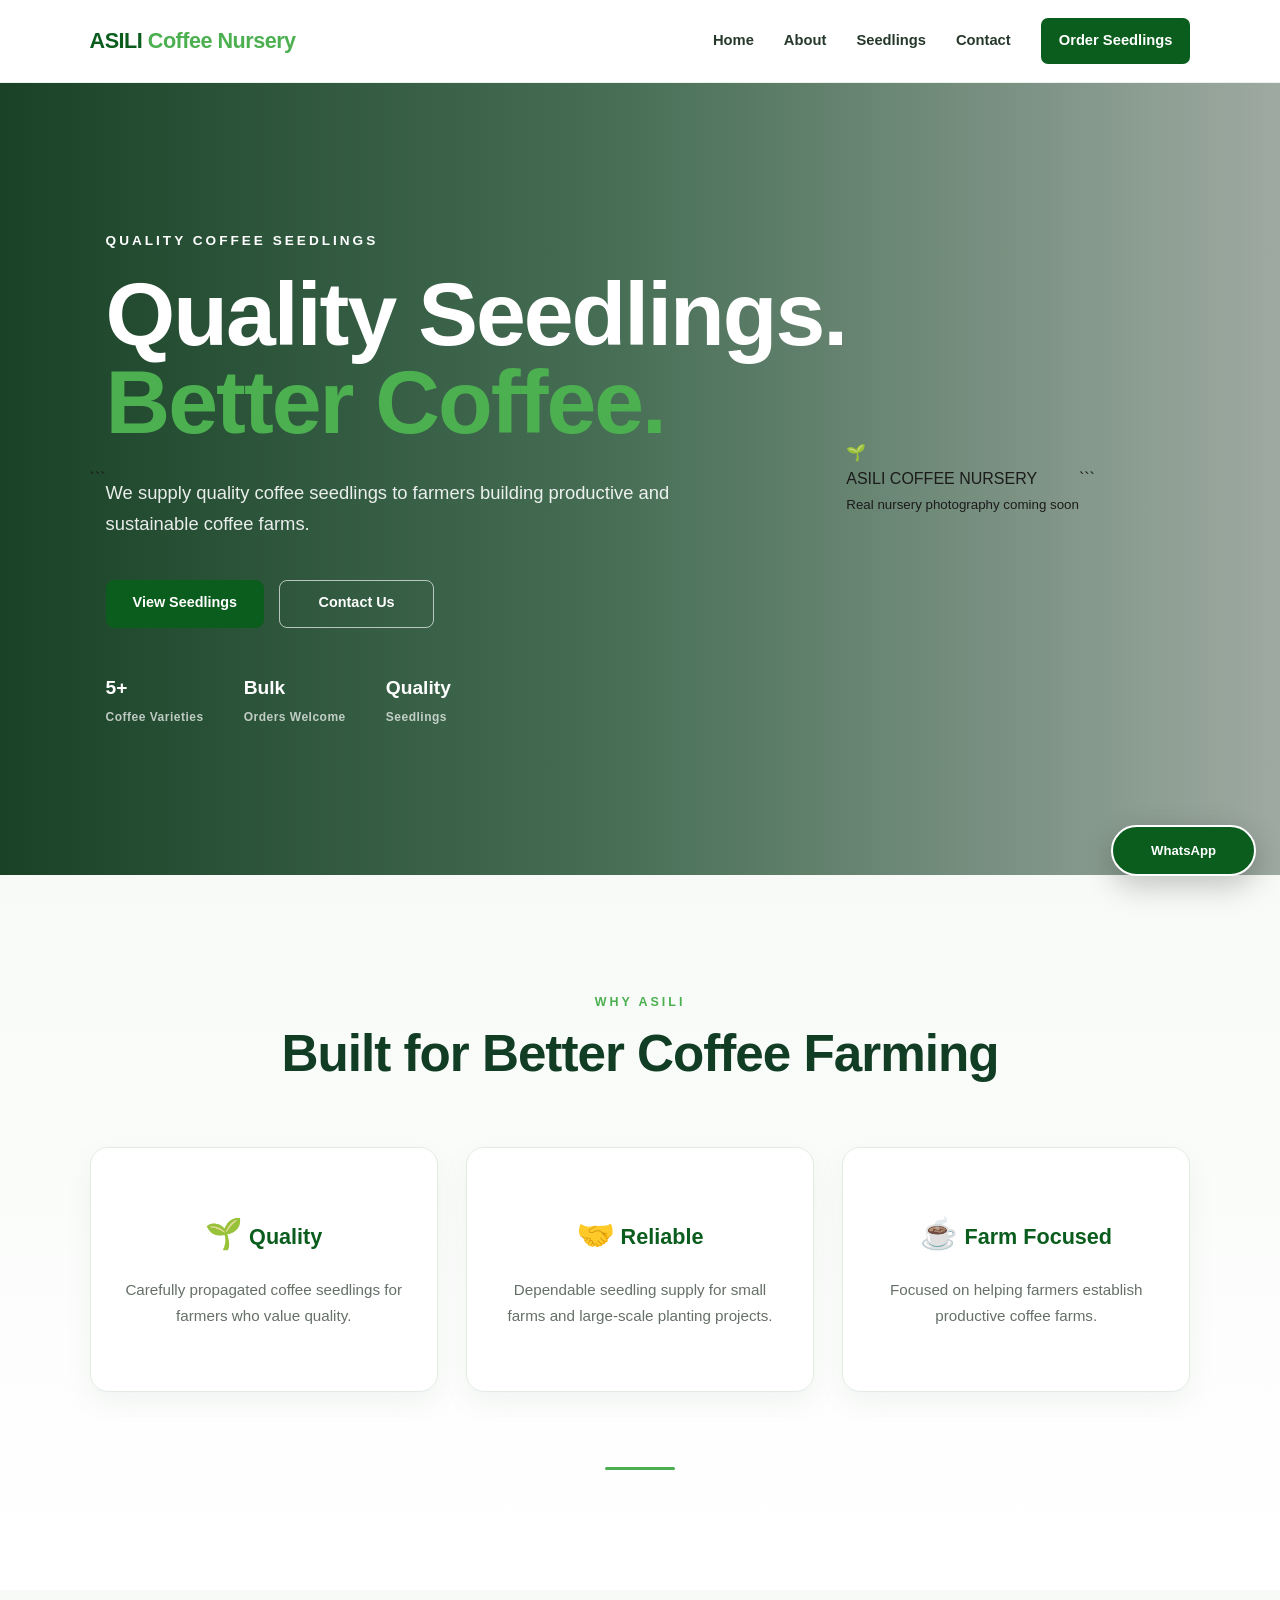
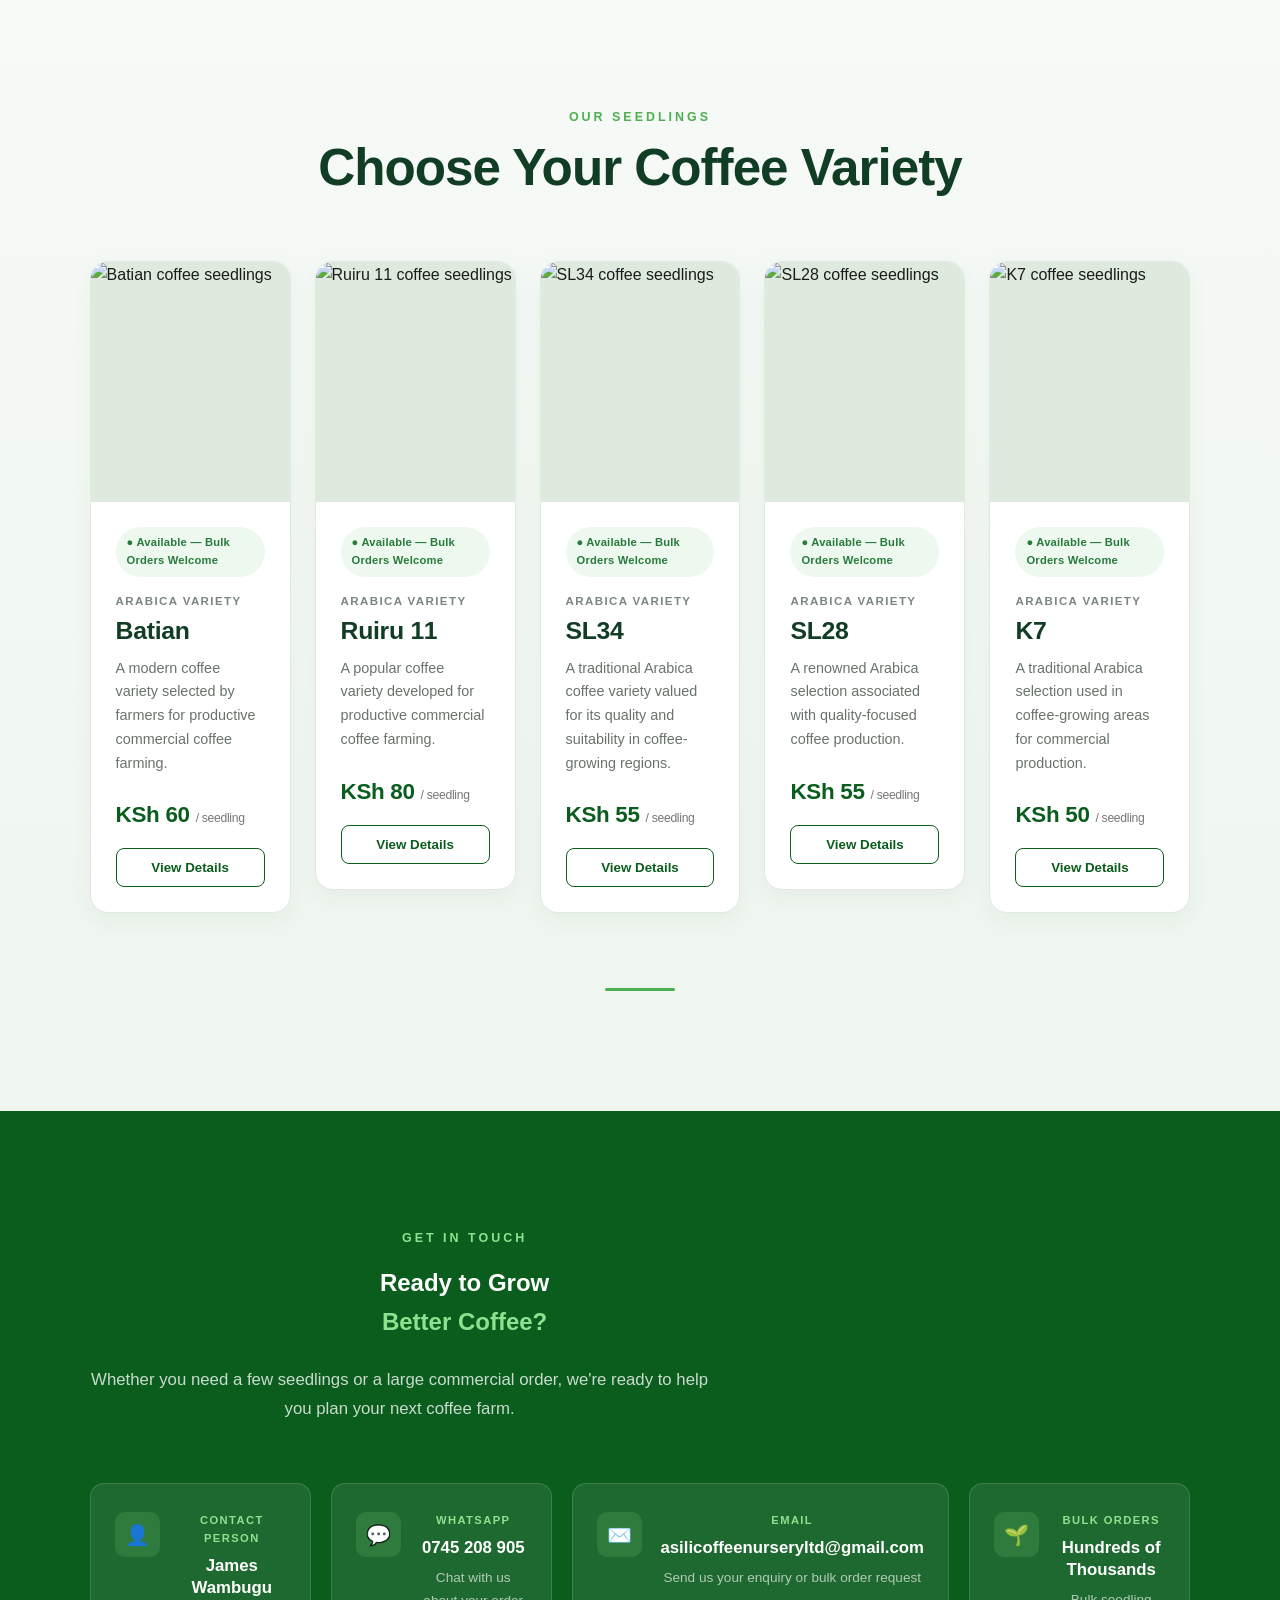
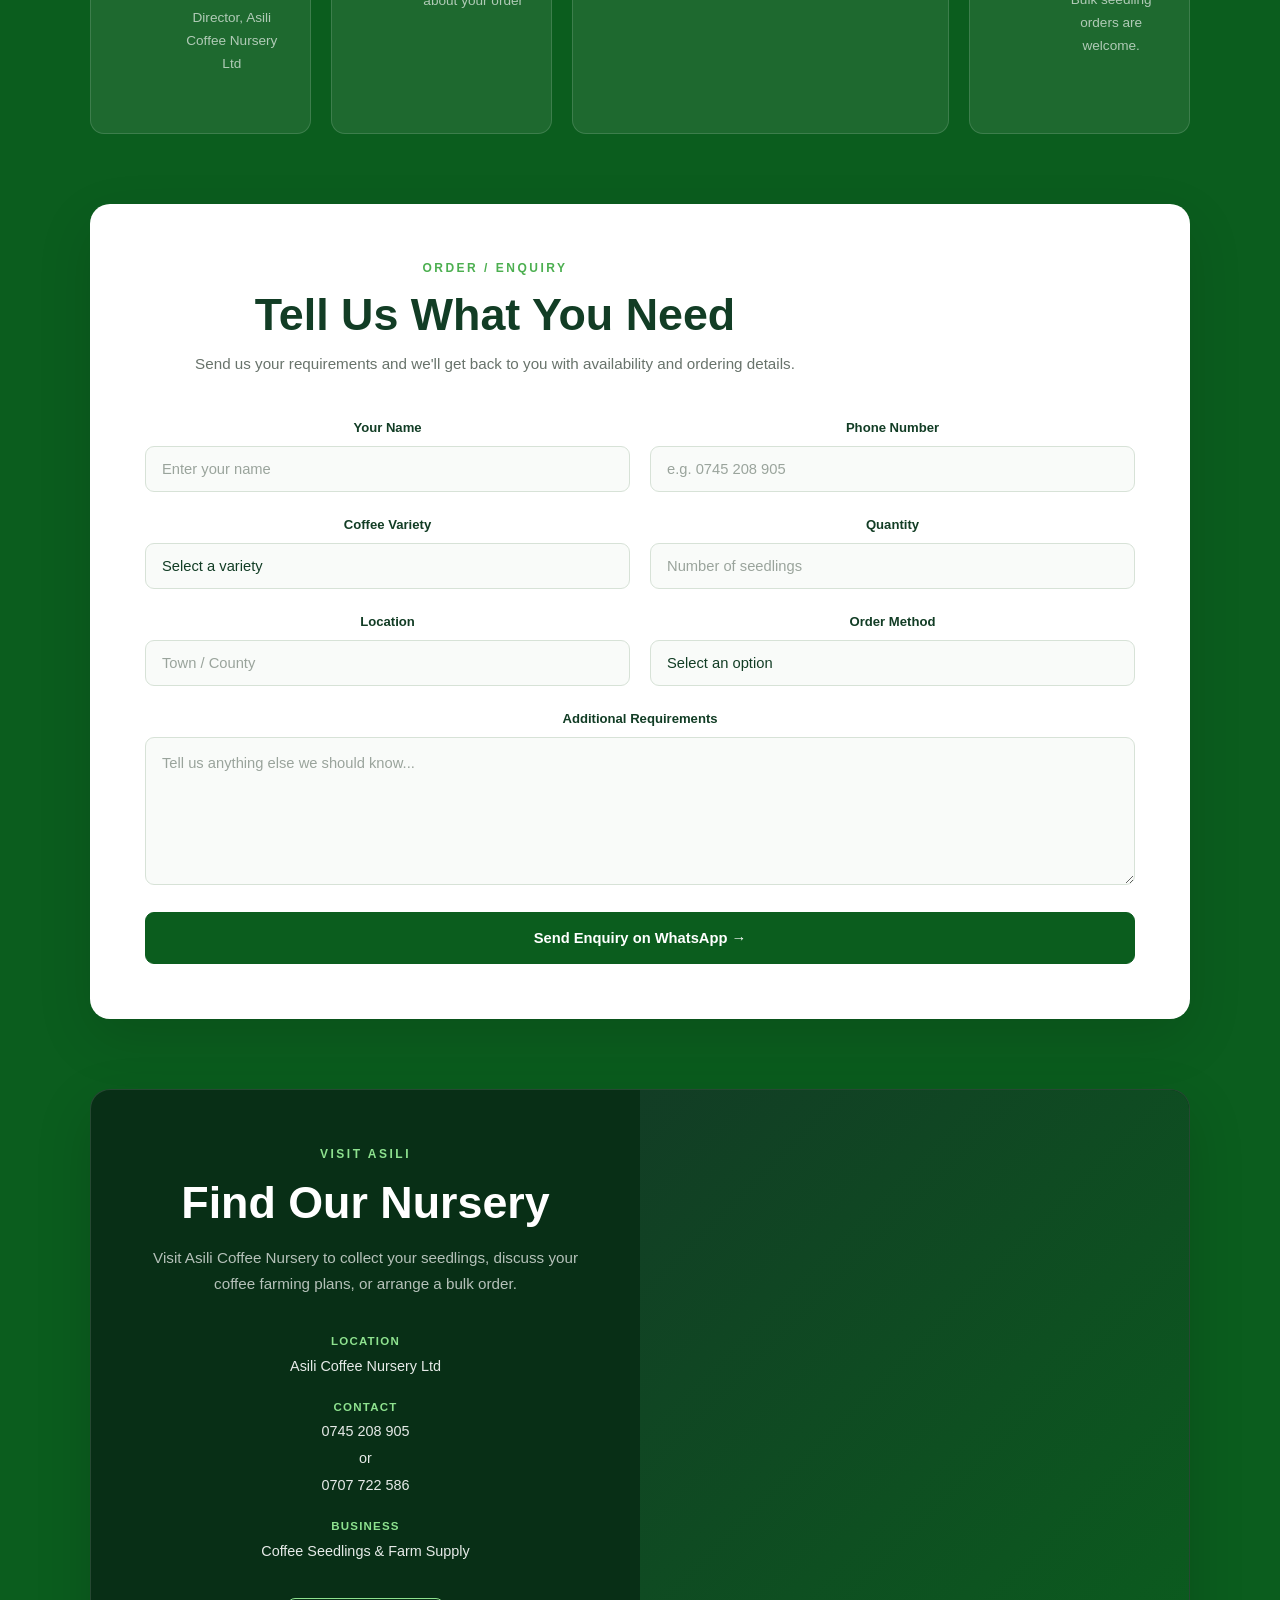
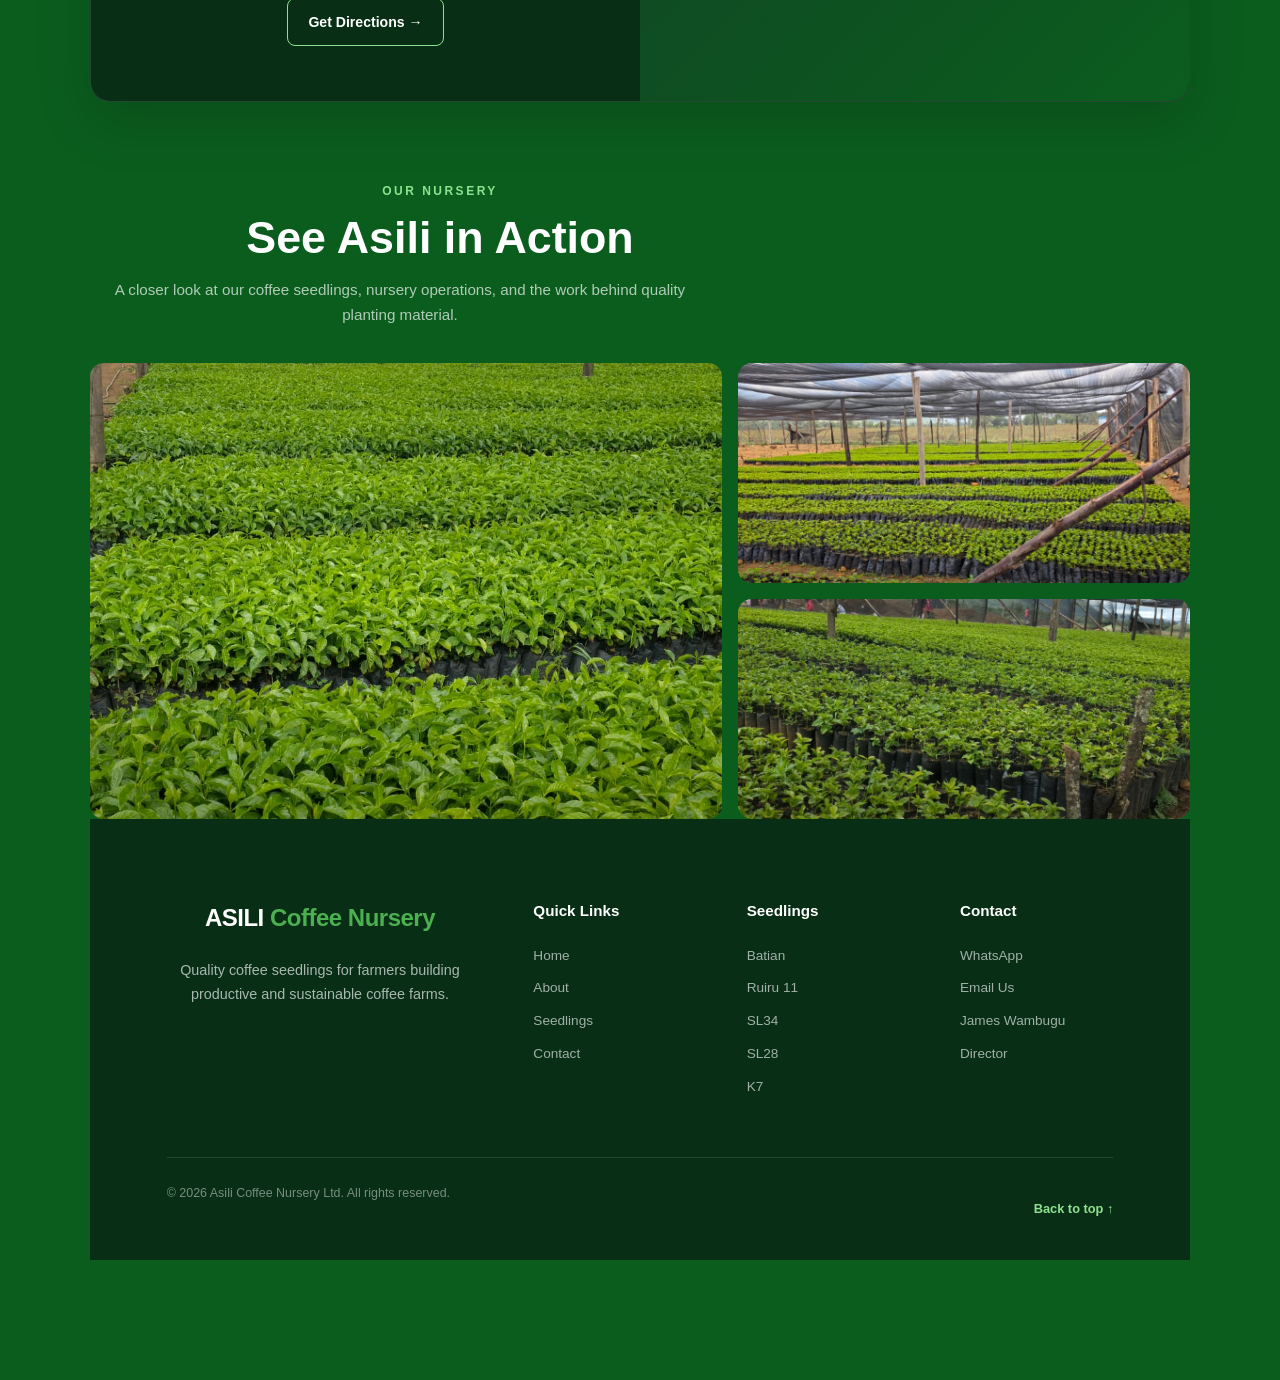
==== commit c432cd03: "Complete Phase 1 customer experience" ====
--- a/index.html
+++ b/index.html
@@ -898,21 +898,21 @@
 
         <div class="gallery-item gallery-large">
             <img
-                src="nrsery-1.jpg"
+                src="Nursery Gallery/Coffee seedlings at Asili Coffee Nursery.jpg.jpeg"
                 alt="Coffee seedlings at Asili Coffee Nursery"
             >
         </div>
 
         <div class="gallery-item">
             <img
-                src="nursery-2.jpg"
+                src="Nursery Gallery/Coffee seedlings growing in the nursery.jpg.jpeg"
                 alt="Coffee seedlings growing in the nursery"
             >
         </div>
 
         <div class="gallery-item">
             <img
-                src="nursery-3.jpg"
+                src="Nursery Gallery/Asili Coffee Nursery operations.jpeg"
                 alt="Asili Coffee Nursery operations"
             >
         </div>
@@ -1011,5 +1011,20 @@
 
 </footer>
 
+</footer>
+
+<!-- Floating WhatsApp Button -->
+<a
+    href="https://wa.me/254745208905?text=Hello%20Asili%20Coffee%20Nursery%2C%20I%20would%20like%20to%20make%20an%20enquiry."
+    target="_blank"
+    rel="noopener noreferrer"
+    class="floating-whatsapp"
+    aria-label="Contact Asili Coffee Nursery on WhatsApp"
+>
+    <span>WhatsApp</span>
+</a>
+
+</body>
+
 
 <script src="script.js"></script>
--- a/style.css
+++ b/style.css
@@ -2705,4 +2705,288 @@
         min-height: 260px;
     }
 
+}
+
+/* =========================
+   STEP 18E
+   NURSERY GALLERY
+========================= */
+
+.nursery-gallery {
+    max-width: 1100px;
+    margin: 80px auto 0;
+}
+
+.gallery-heading {
+    max-width: 700px;
+    margin-bottom: 35px;
+}
+
+.gallery-heading .eyebrow {
+    display: block;
+    margin-bottom: 12px;
+    color: #8ee28f;
+    font-size: 0.75rem;
+    font-weight: 800;
+    letter-spacing: 2.5px;
+}
+
+.gallery-heading h3 {
+    margin-bottom: 14px;
+    color: #ffffff;
+    font-size: clamp(2rem, 4vw, 2.8rem);
+    line-height: 1.1;
+}
+
+.gallery-heading p {
+    max-width: 620px;
+    color: rgba(255, 255, 255, 0.68);
+    font-size: 0.95rem;
+    line-height: 1.7;
+}
+
+
+/* =========================
+   GALLERY GRID
+========================= */
+
+.gallery-grid {
+    display: grid;
+    grid-template-columns: 1.4fr 1fr;
+    grid-template-rows: 220px 220px;
+    gap: 16px;
+}
+
+.gallery-item {
+    position: relative;
+    overflow: hidden;
+    border-radius: 14px;
+    background: #123d25;
+}
+
+.gallery-item.gallery-large {
+    grid-row: span 2;
+}
+
+.gallery-item img {
+    display: block;
+    width: 100%;
+    height: 100%;
+    object-fit: cover;
+    transition:
+        transform 0.5s ease,
+        filter 0.5s ease;
+}
+
+.gallery-item:hover img {
+    transform: scale(1.05);
+    filter: brightness(0.92);
+}
+
+
+/* =========================
+   GALLERY OVERLAY
+========================= */
+
+.gallery-item::after {
+    content: "";
+    position: absolute;
+    inset: 0;
+    background:
+        linear-gradient(
+            180deg,
+            transparent 55%,
+            rgba(0, 0, 0, 0.22) 100%
+        );
+    pointer-events: none;
+}
+
+
+/* =========================
+   GALLERY RESPONSIVE
+========================= */
+
+@media (max-width: 768px) {
+
+    .nursery-gallery {
+        margin-top: 55px;
+    }
+
+    .gallery-heading {
+        margin-bottom: 28px;
+    }
+
+    .gallery-heading h3 {
+        font-size: 2.2rem;
+    }
+
+    .gallery-grid {
+        grid-template-columns: 1fr;
+        grid-template-rows: auto;
+        gap: 14px;
+    }
+
+    .gallery-item,
+    .gallery-item.gallery-large {
+        grid-row: auto;
+        height: 260px;
+    }
+
+}
+
+@media (max-width: 480px) {
+
+    .nursery-gallery {
+        margin-top: 45px;
+    }
+
+    .gallery-heading h3 {
+        font-size: 2rem;
+    }
+
+    .gallery-heading p {
+        font-size: 0.9rem;
+    }
+
+    .gallery-item,
+    .gallery-item.gallery-large {
+        height: 220px;
+        border-radius: 12px;
+    }
+
+}
+
+/* =========================
+   STEP 18F
+   FLOATING WHATSAPP
+========================= */
+
+.floating-whatsapp {
+    position: fixed;
+    right: 24px;
+    bottom: 24px;
+    z-index: 999;
+    display: inline-flex;
+    align-items: center;
+    justify-content: center;
+    min-width: 145px;
+    min-height: 50px;
+    padding: 13px 20px;
+    border-radius: 50px;
+    background: #0B5D1E;
+    border: 2px solid #ffffff;
+    color: #ffffff;
+    font-size: 0.82rem;
+    font-weight: 800;
+    text-decoration: none;
+    box-shadow:
+        0 10px 30px rgba(0, 0, 0, 0.22);
+    transition:
+        transform 0.3s ease,
+        background 0.3s ease,
+        box-shadow 0.3s ease;
+}
+
+.floating-whatsapp:hover {
+    background: #4CAF50;
+    transform: translateY(-4px);
+    box-shadow:
+        0 15px 35px rgba(0, 0, 0, 0.25);
+}
+
+.floating-whatsapp:active {
+    transform: translateY(-1px);
+}
+
+@media (max-width: 768px) {
+
+    .floating-whatsapp {
+        right: 18px;
+        bottom: 18px;
+        min-width: 125px;
+        min-height: 46px;
+        padding: 11px 17px;
+        font-size: 0.78rem;
+    }
+
+}
+
+@media (max-width: 480px) {
+
+    .floating-whatsapp {
+        right: 14px;
+        bottom: 14px;
+        min-width: 115px;
+        min-height: 44px;
+        padding: 10px 15px;
+        font-size: 0.75rem;
+    }
+
+}
+
+/* =========================
+   STEP 18F2
+   INTERACTION POLISH
+========================= */
+
+/* Keyboard accessibility */
+
+a:focus-visible,
+button:focus-visible,
+input:focus-visible,
+select:focus-visible,
+textarea:focus-visible {
+    outline: 3px solid #8ee28f;
+    outline-offset: 3px;
+}
+
+
+/* Button press feedback */
+
+.btn:active,
+.order-form-btn:active,
+.order-btn:active,
+.expand-btn:active,
+.location-btn:active {
+    transform: scale(0.98);
+}
+
+
+/* Navigation link interaction */
+
+.nav-links a {
+    transition:
+        color 0.3s ease,
+        transform 0.3s ease;
+}
+
+
+/* Make clickable cards feel interactive */
+
+.contact-link {
+    cursor: pointer;
+}
+
+
+/* Improve form usability */
+
+.form-group input,
+.form-group select,
+.form-group textarea {
+    appearance: none;
+    -webkit-appearance: none;
+}
+
+
+/* Prevent mobile browsers from zooming
+   unnecessarily into form fields */
+
+@media (max-width: 768px) {
+
+    .form-group input,
+    .form-group select,
+    .form-group textarea {
+        font-size: 16px;
+    }
+
 }
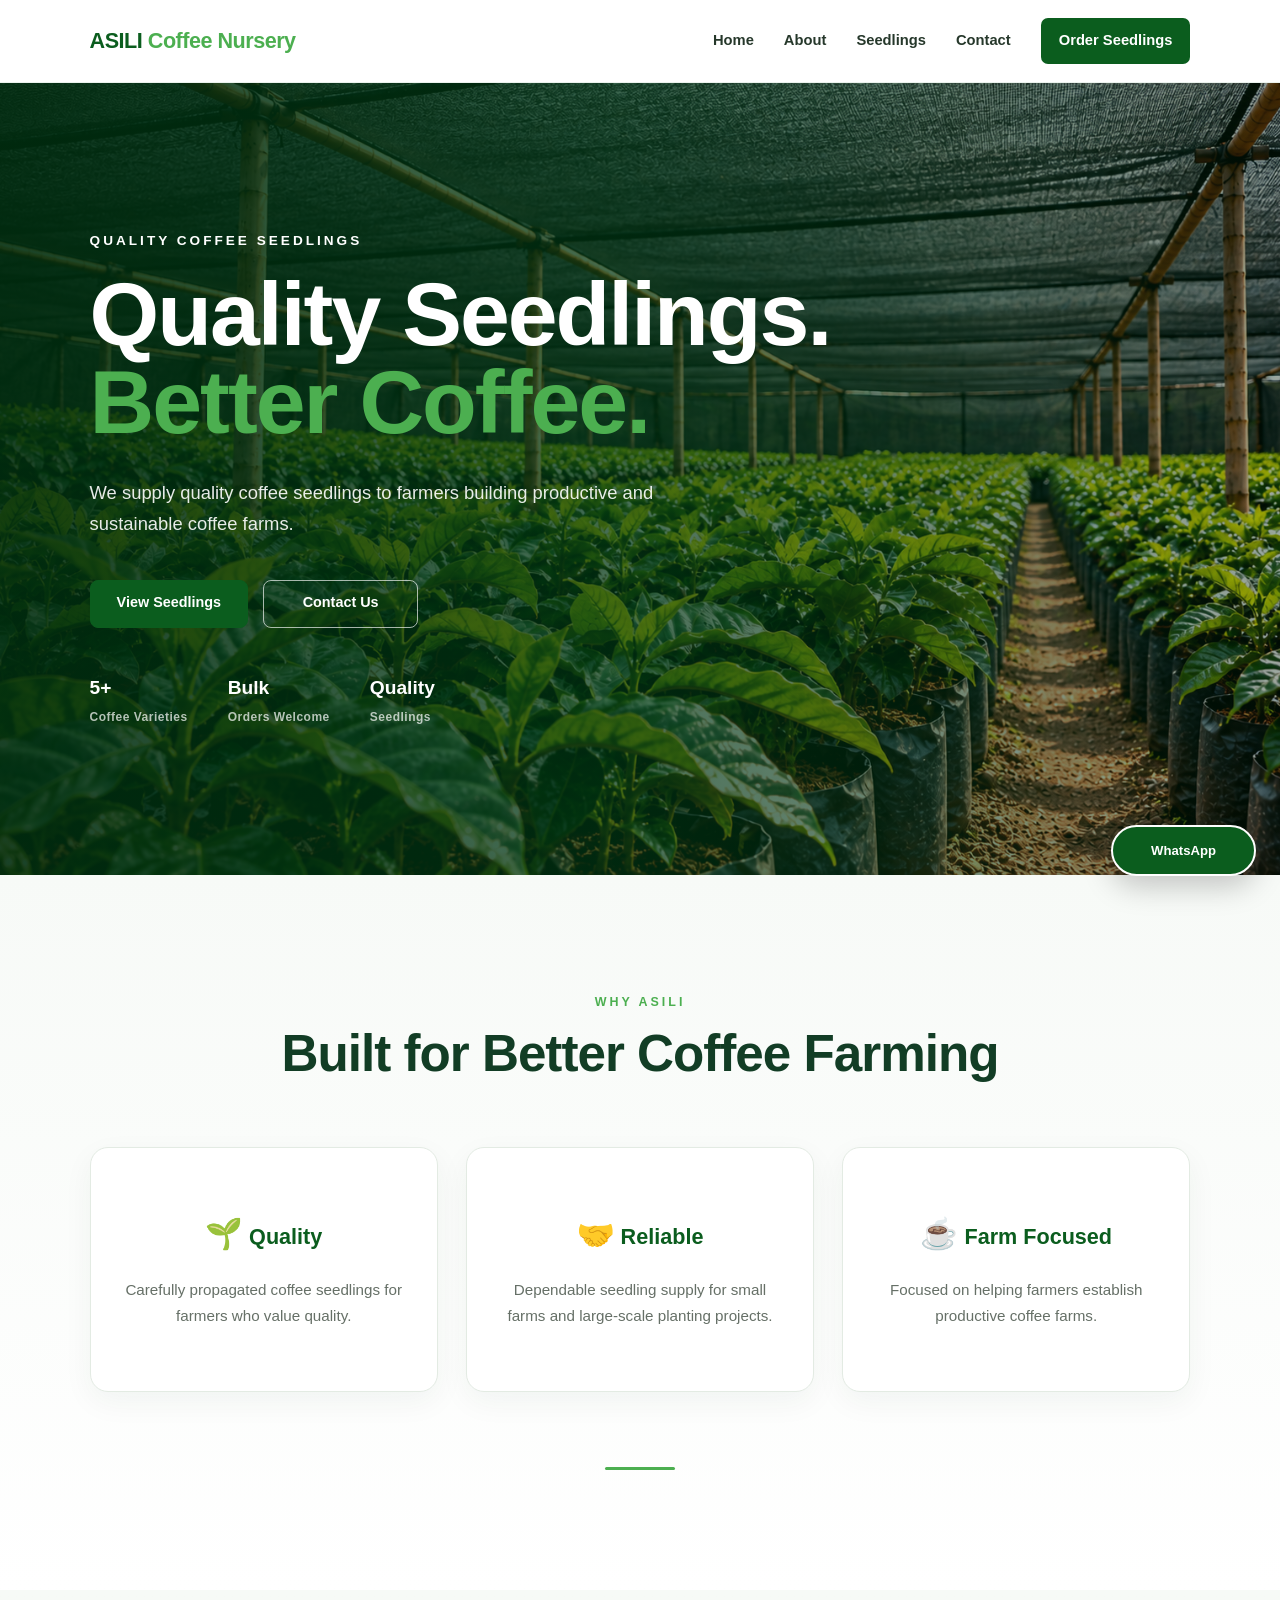
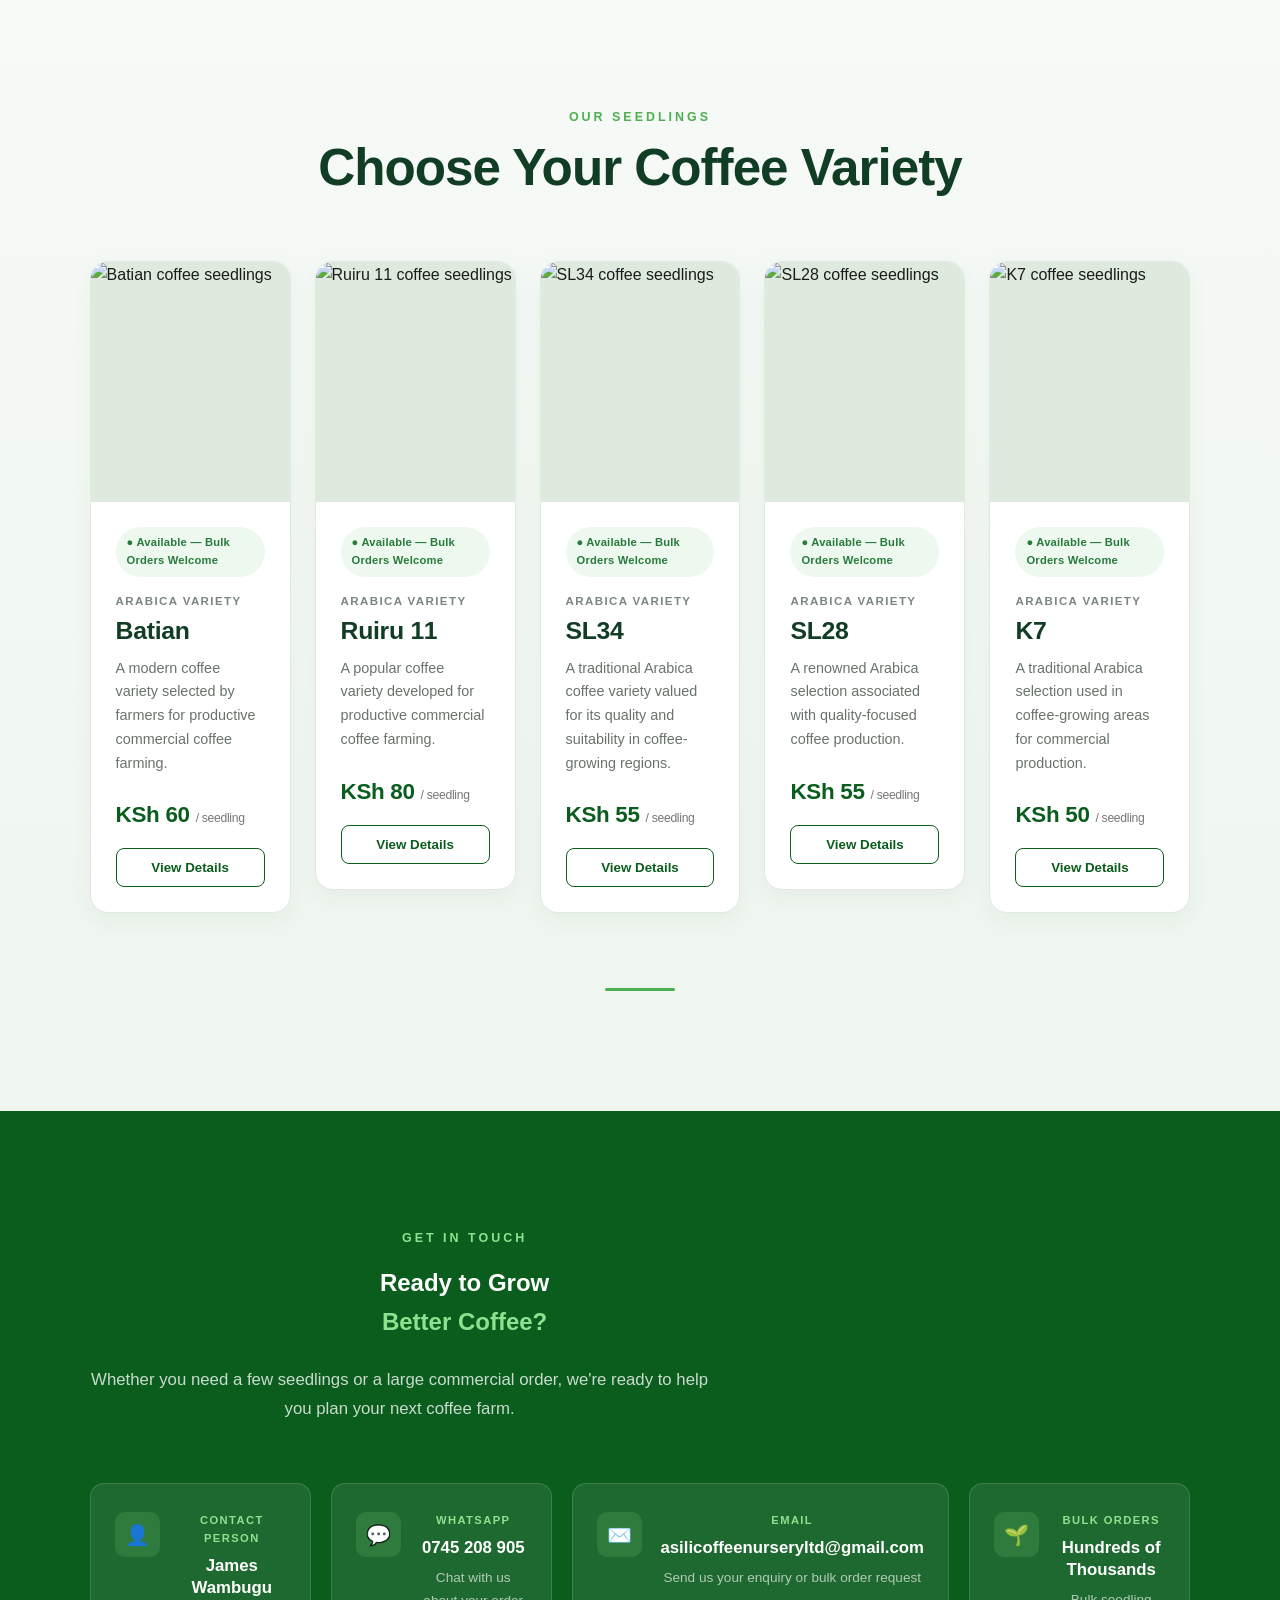
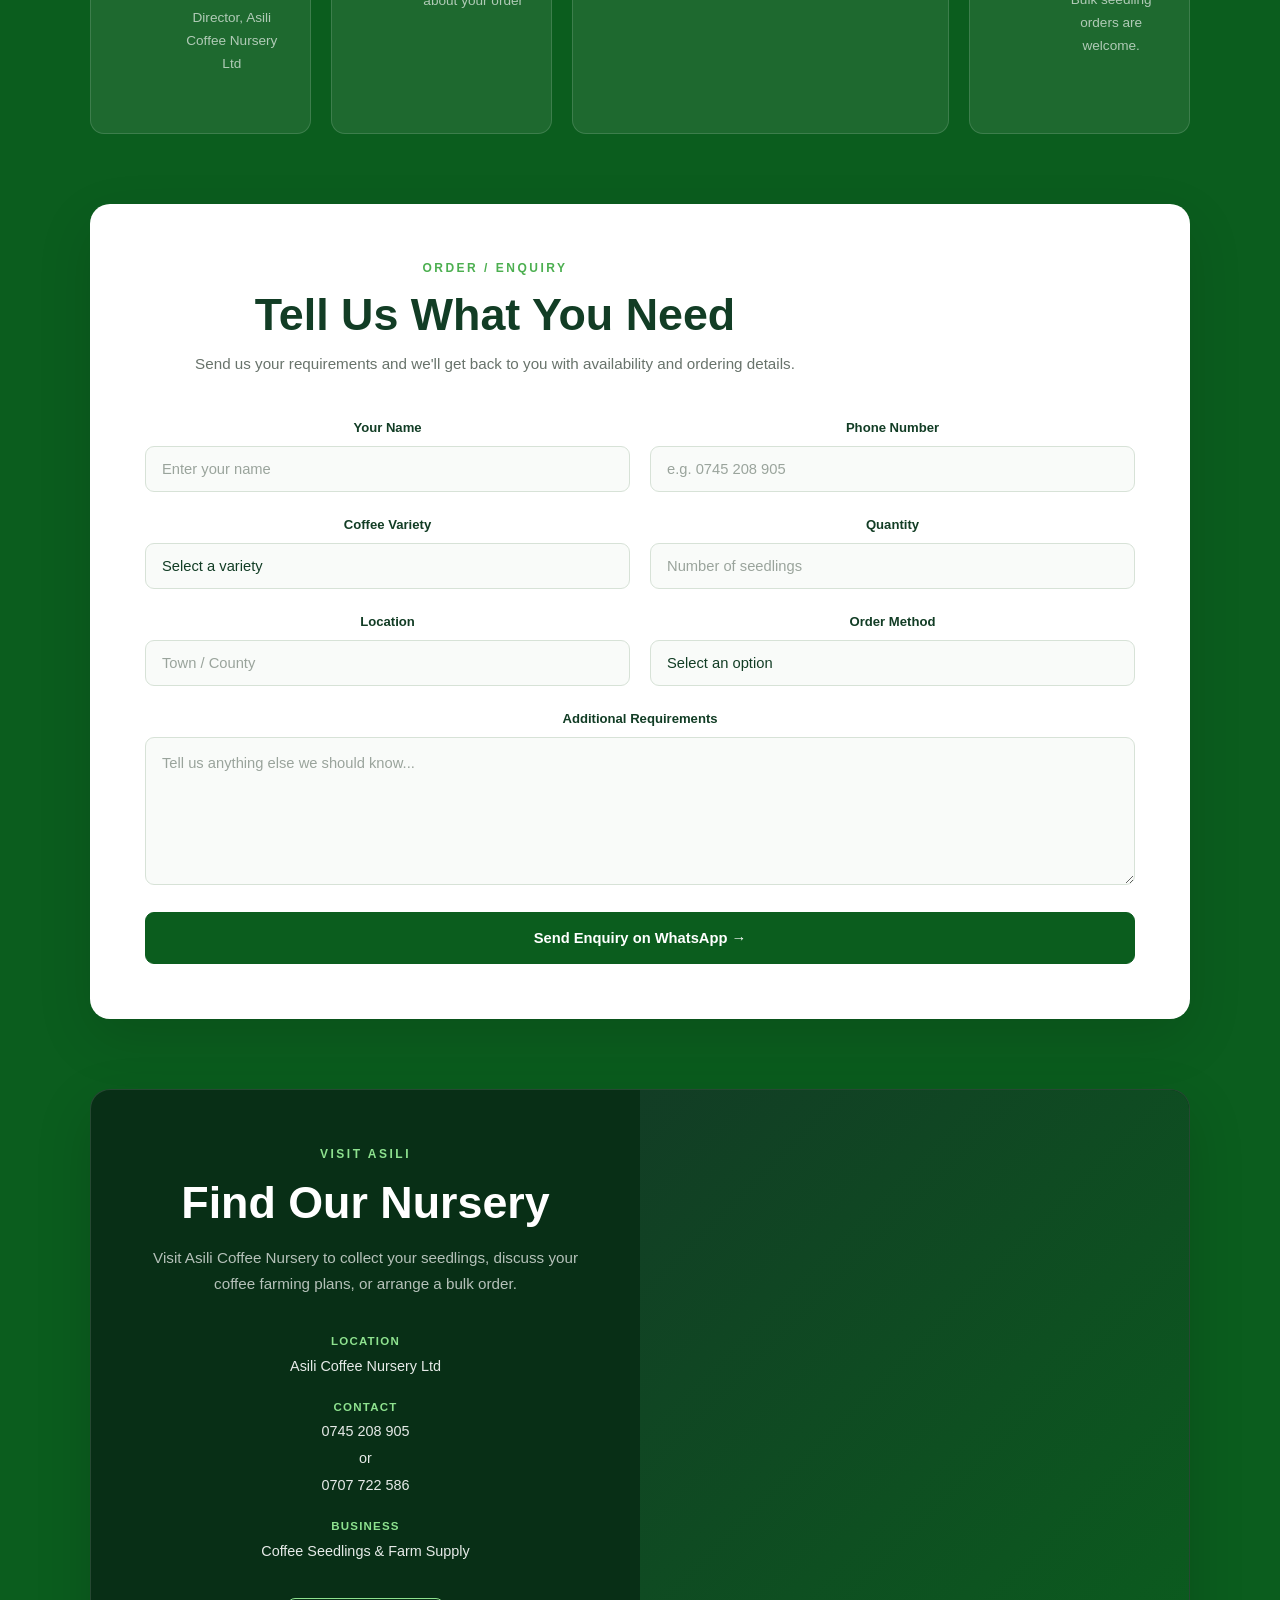
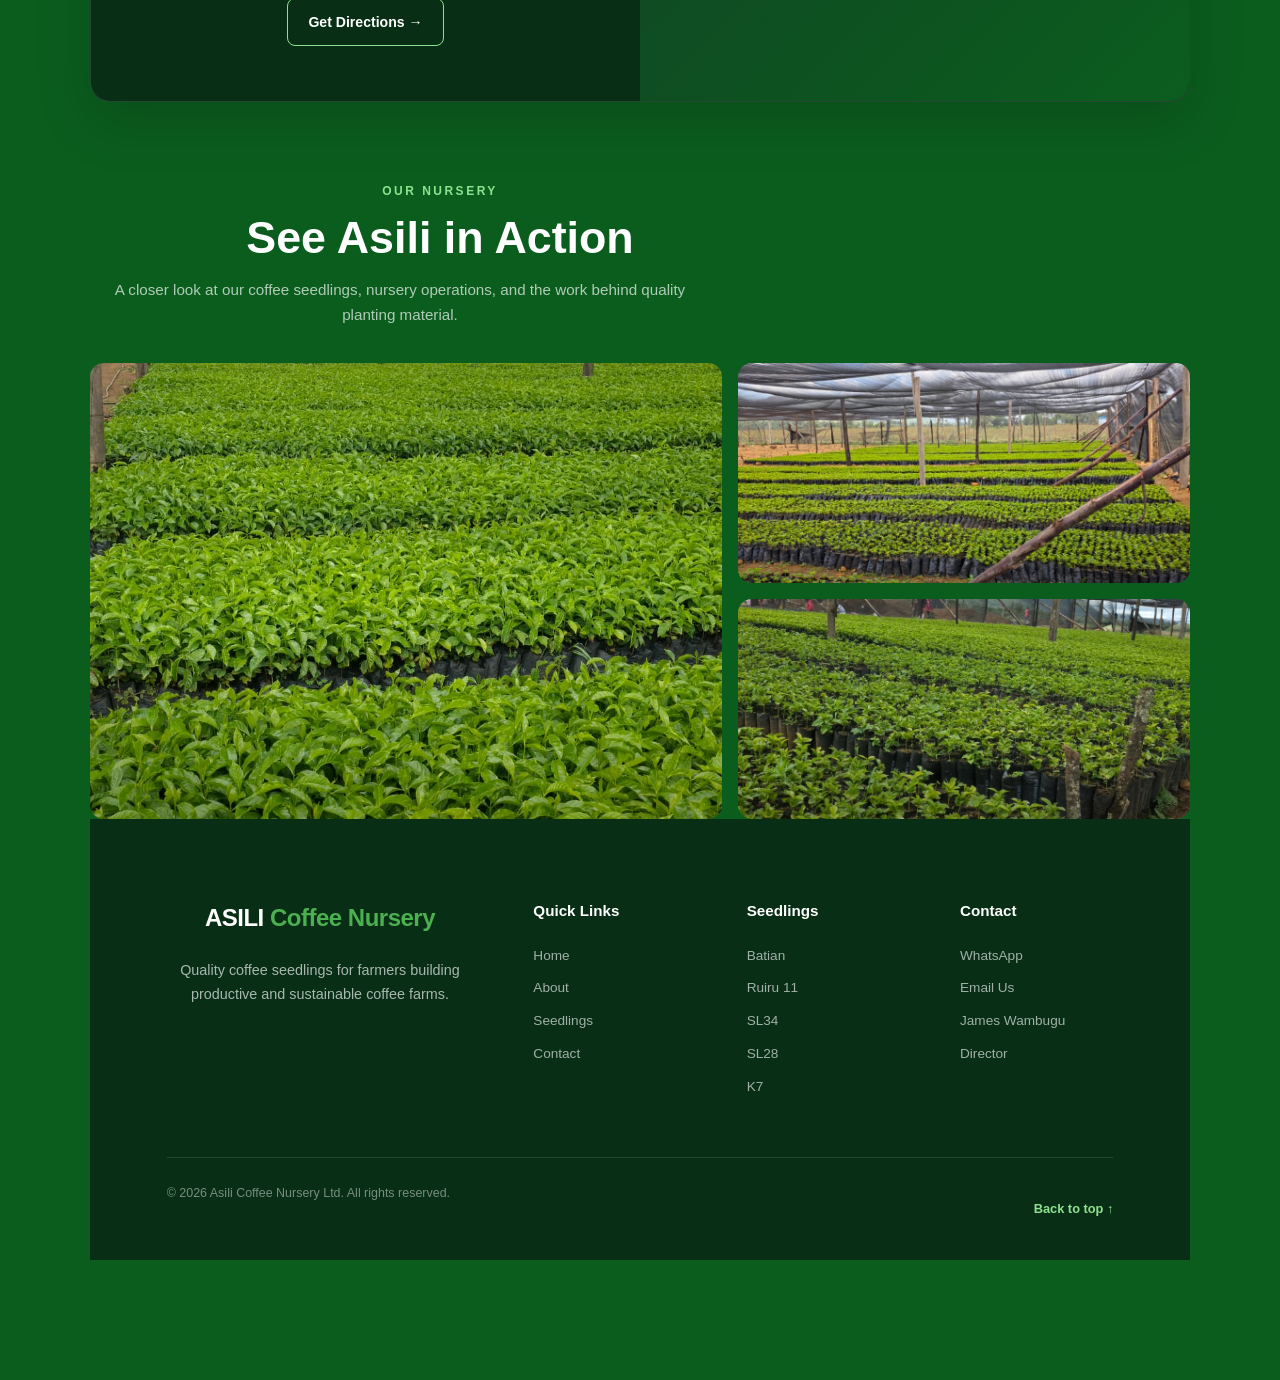
==== commit b96aab21: "Complete premium admin dashboard and business intelligence" ====
--- a/index.html
+++ b/index.html
@@ -41,7 +41,6 @@
 
   <section id="home" class="hero">
 
-```
 <div class="hero-content">
 
     <p class="eyebrow">QUALITY COFFEE SEEDLINGS</p>
@@ -88,17 +87,6 @@
     </div>
 
 </div>
-
-<div class="hero-visual">
-
-    <div class="hero-image-placeholder">
-        <span>🌱</span>
-        <p>ASILI COFFEE NURSERY</p>
-        <small>Real nursery photography coming soon</small>
-    </div>
-
-</div>
-```
 
 </section>
 
@@ -1027,4 +1015,17 @@
 </body>
 
 
-<script src="script.js"></script>+<script
+    type="module"
+    src="firebase-config.js"
+></script>
+
+<script
+    type="module"
+    src="order-service.js"
+></script>
+
+<script
+    type="module"
+    src="script.js"
+></script>
--- a/style.css
+++ b/style.css
@@ -264,8 +264,8 @@
             rgba(0, 55, 20, 0.72) 48%,
             rgba(0, 30, 10, 0.38) 100%
         ),
-        url("hero-coffee-nursery.png")
-        center/cover;
+        url("Nursery Gallery/hero-coffee-nursery.png.png")
+center/cover;
 
     background-position: center;
     background-repeat: no-repeat;
@@ -2989,4 +2989,5 @@
         font-size: 16px;
     }
 
-}+}
+
